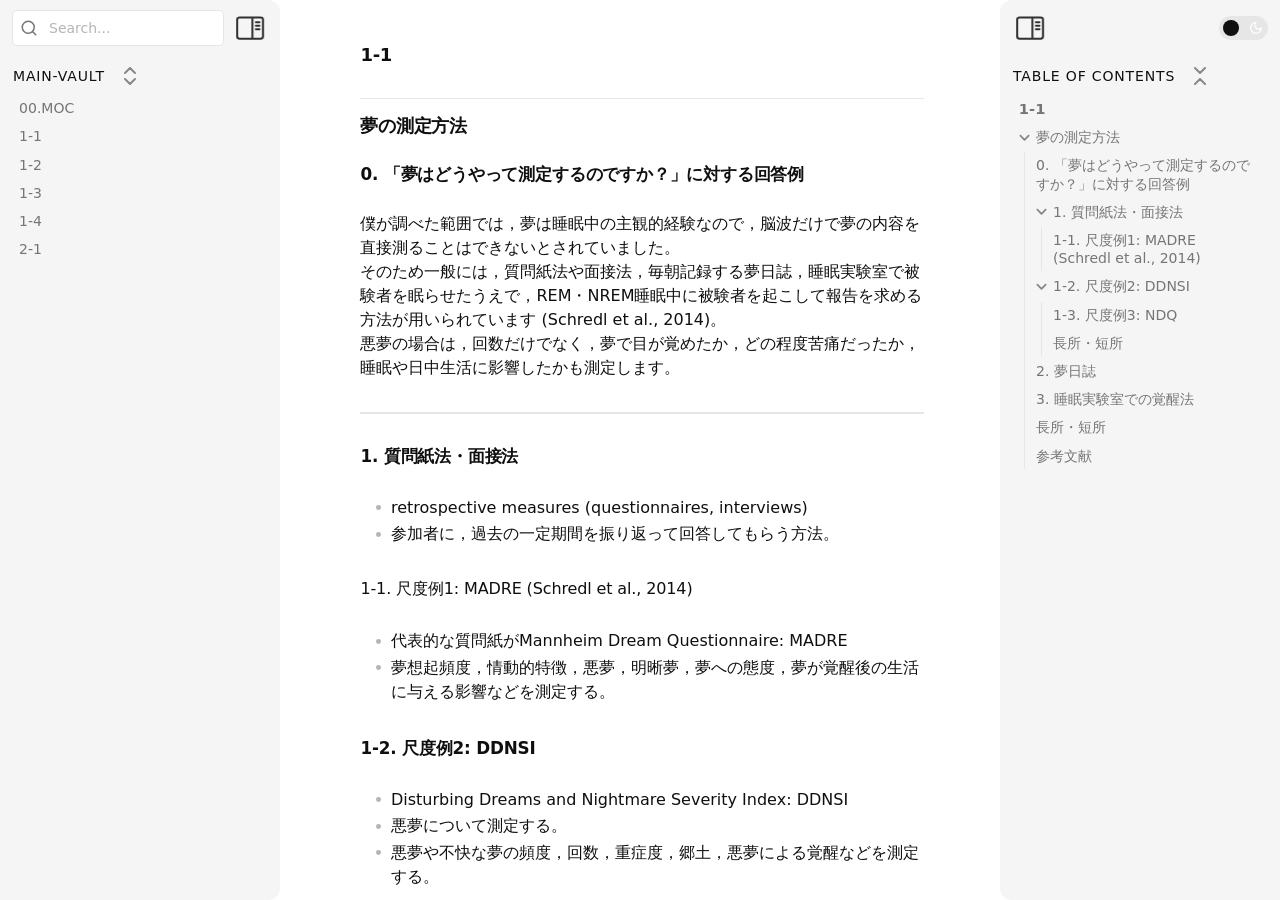
==== 1-1.html @ abfc2b68 "initial commit" ====
<!DOCTYPE html> <html lang="ja"><head>
<title>1-1</title>
<base href=".">
<meta name="pathname" content="1-1.html">
<meta name="description" content="main-vault - 1-1">
<meta property="og:title" content="1-1">
<meta property="og:description" content="main-vault - 1-1">
<meta property="og:type" content="website">
<meta property="og:url" content="1-1.html">
<meta property="og:image" content="undefined">
<meta charset="UTF-8"><meta property="og:site_name" content="main-vault"><meta name="viewport" content="width=device-width, initial-scale=1.0, user-scalable=yes, minimum-scale=1.0, maximum-scale=5.0"><link rel="alternate" type="application/rss+xml" title="RSS Feed" href="site-lib/rss.xml"><script async="" id="webpage-script" src="site-lib/scripts/webpage.js" onload="this.onload=null;this.setAttribute(&quot;loaded&quot;, &quot;true&quot;)"></script><link rel="icon" href="site-lib/media/favicon.png"><link rel="stylesheet" href="site-lib/styles/obsidian.css"><link rel="stylesheet" href="site-lib/styles/theme.css"><link rel="preload" href="site-lib/styles/global-variable-styles.css" as="style" onload="this.onload=null;this.rel='stylesheet'"><noscript><link rel="stylesheet" href="site-lib/styles/global-variable-styles.css"></noscript><link rel="preload" href="site-lib/styles/main-styles.css" as="style" onload="this.onload=null;this.rel='stylesheet'"><noscript><link rel="stylesheet" href="site-lib/styles/main-styles.css"></noscript><style>body{--line-width:40em;--line-width-adaptive:40em;--file-line-width:40em;--sidebar-width:min(20em, 80vw);--collapse-arrow-size:11px;--tree-vertical-spacing:1.3em;--sidebar-margin:12px}:root{background-color:#202124}.sidebar{height:100%;font-size:14px;z-index:10;min-width:calc(var(--sidebar-width) + var(--divider-width-hover));max-width:calc(var(--sidebar-width) + var(--divider-width-hover));position:relative;overflow:hidden;overflow:clip;transition:min-width ease-in-out,max-width ease-in-out;transition-duration:.2s;contain:size}#left-sidebar{left:0}#right-sidebar{right:0}.sidebar.is-collapsed{min-width:0;max-width:0}.sidebar.floating{position:absolute}.sidebar .leaf-content{height:100%;min-width:calc(var(--sidebar-width) - var(--divider-width-hover));top:0;padding:var(--sidebar-margin);padding-top:4em;line-height:var(--line-height-tight);background-color:var(--background-secondary);transition:background-color,border-right,border-left,box-shadow;transition-duration:var(--color-fade-speed);transition-timing-function:ease-in-out;position:absolute;display:flex;flex-direction:column}.sidebar:not(.is-collapsed) .leaf-content{min-width:calc(max(100%,var(--sidebar-width)) - 3px);max-width:calc(max(100%,var(--sidebar-width)) - 3px)}#left-sidebar-content{left:0;border-top-right-radius:var(--radius-l);border-bottom-right-radius:var(--radius-l)}#right-sidebar-content{right:0;border-top-left-radius:var(--radius-l);border-bottom-left-radius:var(--radius-l)}.sidebar #left-sidebar-content,.sidebar #right-sidebar-content{contain:none!important;container-type:normal!important;animation:none!important}.sidebar:has(.leaf-content:empty):has(.topbar-content:empty){display:none}.sidebar-topbar{height:calc(2.3em + 2 * var(--sidebar-margin));width:var(--sidebar-width);padding:var(--sidebar-margin);z-index:1;position:fixed;display:flex;align-items:center;transition:width ease-in-out;transition-duration:inherit}.sidebar.is-collapsed .sidebar-topbar{width:calc(2.3em + var(--sidebar-margin) * 2)}.sidebar .sidebar-topbar.is-collapsed{width:0}#left-sidebar .sidebar-topbar{left:0;flex-direction:row;border-top-right-radius:var(--radius-l)}#right-sidebar .sidebar-topbar{right:0;flex-direction:row-reverse;border-top-left-radius:var(--radius-l)}#left-sidebar .topbar-content{margin-right:calc(2.3em + var(--sidebar-margin));flex-direction:row}#right-sidebar .topbar-content{margin-left:calc(2.3em + var(--sidebar-margin));flex-direction:row-reverse}.topbar-content{overflow:hidden visible;overflow:clip visible;width:100%;height:100%;display:flex;align-items:center;transition:inherit}.sidebar.is-collapsed .topbar-content{width:0;transition:inherit}.clickable-icon.sidebar-collapse-icon{background-color:transparent;color:var(--icon-color-focused);padding:2px!important;margin:0!important;height:100%!important;width:2.3em!important;margin-inline:0.14em!important;position:absolute}#left-sidebar .clickable-icon.sidebar-collapse-icon{transform:rotateY(180deg);right:var(--sidebar-margin)}#right-sidebar .clickable-icon.sidebar-collapse-icon{transform:rotateY(180deg);left:var(--sidebar-margin)}.clickable-icon.sidebar-collapse-icon svg.svg-icon{width:100%;height:100%}.feature-title{margin-left:1px;text-transform:uppercase;letter-spacing:.06em;margin-top:.75em;margin-bottom:.75em}.feature-header{display:flex;align-items:center;padding-top:0;font-size:1em;padding-left:0}body.floating-sidebars .sidebar{position:absolute}body{transition:background-color var(--color-fade-speed) ease-in-out}#navbar:not(:empty){display:flex;align-items:center;justify-content:space-between;padding:.5em 1em;width:100%}#main{display:flex;flex-direction:column;height:100%;width:100%;align-items:stretch;justify-content:center}#main-horizontal{display:flex;flex-direction:row;flex-grow:1;width:100%;align-items:stretch;justify-content:center}#center-content{flex-basis:100%;max-width:100%;width:100%;height:100%;display:flex;flex-direction:column;align-items:center;transition:opacity .2s ease-in-out;contain:inline-size}.hide{opacity:0!important;transition:opacity .2s ease-in-out;pointer-events:none}#center-content>.obsidian-document{padding-left:2em;padding-right:1em;margin-bottom:0;width:100%;width:-webkit-fill-available;width:-moz-available;width:fill-available;transition:background-color var(--color-fade-speed) ease-in-out;border-top-right-radius:var(--window-radius,var(--radius-m));border-top-left-radius:var(--window-radius,var(--radius-m));overflow-x:hidden!important;overflow-y:auto!important;display:flex!important;flex-direction:column!important;align-items:center!important;contain:inline-size}body #center-content>.obsidian-document>.markdown-preview-sizer{padding-bottom:80vh;width:100%;max-width:var(--line-width);flex-basis:var(--line-width);transition:background-color var(--color-fade-speed) ease-in-out;contain:inline-size}#center-content>.obsidian-document>div{width:100%!important;transition:background-color var(--color-fade-speed) ease-in-out;contain:inline-size}#center-content>.obsidian-document:not([data-type=markdown]).embed{display:flex;padding:1em;height:100%;width:100%;align-items:center;justify-content:center}#center-content>.obsidian-document:not([data-type=markdown]).embed>*{max-width:100%;max-height:100%;object-fit:contain}:not(h1,h2,h3,h4,h5,h6,li):has(> :is(.math,table)){overflow-x:auto!important}#center-content>.obsidian-document:not([data-type=markdown]){overflow-x:auto;contain:content;padding:0;margin:0;height:100%}.obsidian-document[data-type=attachment]{display:flex;flex-direction:column;align-items:center;justify-content:center;height:100%;width:100%}.obsidian-document[data-type=attachment]>*{outline:0;border:none;box-shadow:none}.obsidian-document[data-type=attachment] :is(img){max-width:90%;max-height:90%;object-fit:contain}.obsidian-document[data-type=attachment]>:is(audio){width:100%;max-width:min(90%,var(--line-width))}.obsidian-document[data-type=attachment]>:is(embed,iframe,video){width:100%;height:100%;max-width:100%;max-height:100%;object-fit:contain}.canvas-wrapper>:is(.header,.footer){z-index:100;position:absolute;display:flex;justify-content:center;flex-direction:column;width:100%;align-items:center}.scroll-highlight{position:absolute;width:100%;height:100%;pointer-events:none;z-index:1000;background-color:hsla(var(--color-accent-hsl),.25);opacity:0;padding:1em;inset:50%;translate:-50% -50%;border-radius:var(--radius-s)}</style><script defer="">async function loadIncludes(){let e=document.querySelectorAll("link[itemprop='include']");for(const t of e){let e=t.getAttribute("href");try{let o="";if(e.startsWith("https:")||e.startsWith("http:")||"file:"!=window.location.protocol){const n=await fetch(e);if(!n.ok){console.log("Could not include file: "+e),t?.remove();continue}o=await n.text()}else{const t=document.getElementById(btoa(encodeURI(e)));if(t){const e=JSON.parse(decodeURI(atob(t.getAttribute("value")??"")));o=e?.data??""}}let n=document.createRange().createContextualFragment(o);t.before(n),t.remove(),console.log("Included text: "+o),console.log("Included file: "+e)}catch(o){t?.remove(),console.log("Could not include file: "+e,o);continue}}}document.addEventListener("DOMContentLoaded",(()=>{loadIncludes()}));let isFileProtocol="file:"==location.protocol;function waitLoadScripts(e,t){let o=e.map((e=>document.getElementById(e+"-script")));!function e(n){let l=o[n],c=n+1;l?(l&&"true"!=l.getAttribute("loaded")||n<o.length&&e(c),n<o.length&&l.addEventListener("load",(()=>e(c)))):n<o.length?e(c):t()}(0)}</script></head><body class="publish css-settings-manager mod-windows is-hidden-frameless styled-scrollbars show-inline-title show-ribbon show-view-header is-focused"><script defer="">let theme=localStorage.getItem("theme")||(window.matchMedia("(prefers-color-scheme: dark)").matches?"dark":"light");"dark"==theme?(document.body.classList.add("theme-dark"),document.body.classList.remove("theme-light")):(document.body.classList.add("theme-light"),document.body.classList.remove("theme-dark")),window.innerWidth<480?document.body.classList.add("is-phone"):window.innerWidth<768?document.body.classList.add("is-tablet"):window.innerWidth<1024?document.body.classList.add("is-small-screen"):document.body.classList.add("is-large-screen")</script><div class="parsed-feature-container" style="display: contents;"><link itemprop="include" href="site-lib/html/custom-head-content-content.html"></div><div id="main"><div id="navbar"></div><div id="main-horizontal"><div id="left-content" class="leaf" style="--sidebar-width: var(--sidebar-width-left);"><div id="left-sidebar" class="sidebar"><div class="sidebar-handle"></div><div class="sidebar-topbar"><div class="topbar-content"><div id="search-container"><div id="search-wrapper"><input enterkeyhint="search" type="search" spellcheck="false" placeholder="Search..."><div aria-label="Clear search" id="search-clear-button"></div></div></div></div><div class="clickable-icon sidebar-collapse-icon"><svg xmlns="http://www.w3.org/2000/svg" width="100%" height="100%" viewBox="0 0 24 24" fill="none" stroke="currentColor" stroke-width="3" stroke-linecap="round" stroke-linejoin="round" class="svg-icon"><path d="M21 3H3C1.89543 3 1 3.89543 1 5V19C1 20.1046 1.89543 21 3 21H21C22.1046 21 23 20.1046 23 19V5C23 3.89543 22.1046 3 21 3Z"></path><path d="M10 4V20"></path><path d="M4 7H7"></path><path d="M4 10H7"></path><path d="M4 13H7"></path></svg></div></div><div class="sidebar-content-wrapper"><div id="left-sidebar-content" class="leaf-content"><link itemprop="include" href="site-lib/html/file-tree-content.html"></div></div><script defer="">let ls = document.querySelector("#left-sidebar"); ls.classList.toggle("is-collapsed", window.innerWidth < 768); ls.style.setProperty("--sidebar-width", localStorage.getItem("sidebar-left-width"));</script></div></div><div id="center-content" class="leaf"><div class="obsidian-document markdown-preview-view markdown-rendered node-insert-event is-readable-line-width allow-fold-headings allow-fold-lists show-indentation-guide show-properties" data-type="markdown"><style id="MJX-CHTML-styles"></style><div class="markdown-preview-sizer markdown-preview-section"><div class="header"><h1 class="page-title heading inline-title" id="1-1_0">1-1</h1><div class="data-bar"></div></div><div class="markdown-preview-pusher" style="width: 1px; height: 0.1px; margin-bottom: 0px;"></div><div class="el-h1"><h1 data-heading="夢の測定方法" dir="auto" class="heading" id="夢の測定方法_0"><span class="heading-collapse-indicator collapse-indicator collapse-icon"><svg xmlns="http://www.w3.org/2000/svg" width="24" height="24" viewBox="0 0 24 24" fill="none" stroke="currentColor" stroke-width="2" stroke-linecap="round" stroke-linejoin="round" class="svg-icon right-triangle"><path d="M3 8L12 17L21 8"></path></svg></span>夢の測定方法</h1></div><div class="el-h2"><h2 data-heading="0. 「夢はどうやって測定するのですか？」に対する回答例" dir="auto" class="heading" id="0._「夢はどうやって測定するのですか？」に対する回答例_0"><span class="heading-collapse-indicator collapse-indicator collapse-icon"><svg xmlns="http://www.w3.org/2000/svg" width="24" height="24" viewBox="0 0 24 24" fill="none" stroke="currentColor" stroke-width="2" stroke-linecap="round" stroke-linejoin="round" class="svg-icon right-triangle"><path d="M3 8L12 17L21 8"></path></svg></span>0. 「夢はどうやって測定するのですか？」に対する回答例</h2></div><div class="el-p"><p dir="auto">僕が調べた範囲では，夢は睡眠中の主観的経験なので，脳波だけで夢の内容を直接測ることはできないとされていました。<br>
そのため一般には，質問紙法や面接法，毎朝記録する夢日誌，睡眠実験室で被験者を眠らせたうえで，REM・NREM睡眠中に被験者を起こして報告を求める方法が用いられています (Schredl et al., 2014)。<br>
悪夢の場合は，回数だけでなく，夢で目が覚めたか，どの程度苦痛だったか，睡眠や日中生活に影響したかも測定します。  </p></div><div class="el-hr"><hr></div><div class="el-h2"><h2 data-heading="1. 質問紙法・面接法" dir="auto" class="heading" id="1._質問紙法・面接法_0"><span class="heading-collapse-indicator collapse-indicator collapse-icon"><svg xmlns="http://www.w3.org/2000/svg" width="24" height="24" viewBox="0 0 24 24" fill="none" stroke="currentColor" stroke-width="2" stroke-linecap="round" stroke-linejoin="round" class="svg-icon right-triangle"><path d="M3 8L12 17L21 8"></path></svg></span>1. 質問紙法・面接法</h2></div><div class="el-ul"><ul class="has-list-bullet">
<li data-line="0" dir="auto"><span class="list-bullet"></span>retrospective measures (questionnaires, interviews)</li>
<li data-line="1" dir="auto"><span class="list-bullet"></span>参加者に，過去の一定期間を振り返って回答してもらう方法。</li>
</ul></div><div class="el-h3"><h3 data-heading="1-1. 尺度例1: MADRE  (Schredl et al., 2014)" dir="auto" class="heading" id="1-1._尺度例1_MADRE_(Schredl_et_al.,_2014)_0"><span class="heading-collapse-indicator collapse-indicator collapse-icon"><svg xmlns="http://www.w3.org/2000/svg" width="24" height="24" viewBox="0 0 24 24" fill="none" stroke="currentColor" stroke-width="2" stroke-linecap="round" stroke-linejoin="round" class="svg-icon right-triangle"><path d="M3 8L12 17L21 8"></path></svg></span>1-1. 尺度例1: MADRE  (Schredl et al., 2014)</h3></div><div class="el-ul"><ul class="has-list-bullet">
<li data-line="0" dir="auto"><span class="list-bullet"></span>代表的な質問紙がMannheim Dream Questionnaire: MADRE</li>
<li data-line="1" dir="auto"><span class="list-bullet"></span>夢想起頻度，情動的特徴，悪夢，明晰夢，夢への態度，夢が覚醒後の生活に与える影響などを測定する。</li>
</ul></div><div class="el-h2"><h2 data-heading="1-2. 尺度例2: DDNSI" dir="auto" class="heading" id="1-2._尺度例2_DDNSI_0"><span class="heading-collapse-indicator collapse-indicator collapse-icon"><svg xmlns="http://www.w3.org/2000/svg" width="24" height="24" viewBox="0 0 24 24" fill="none" stroke="currentColor" stroke-width="2" stroke-linecap="round" stroke-linejoin="round" class="svg-icon right-triangle"><path d="M3 8L12 17L21 8"></path></svg></span>1-2. 尺度例2: DDNSI</h2></div><div class="el-ul"><ul class="has-list-bullet">
<li data-line="0" dir="auto"><span class="list-bullet"></span>Disturbing Dreams and Nightmare Severity Index: DDNSI</li>
<li data-line="1" dir="auto"><span class="list-bullet"></span>悪夢について測定する。</li>
<li data-line="2" dir="auto"><span class="list-bullet"></span>悪夢や不快な夢の頻度，回数，重症度，郷土，悪夢による覚醒などを測定する。</li>
</ul></div><div class="el-h3"><h3 data-heading="1-3. 尺度例3: NDQ" dir="auto" class="heading" id="1-3._尺度例3_NDQ_0"><span class="heading-collapse-indicator collapse-indicator collapse-icon"><svg xmlns="http://www.w3.org/2000/svg" width="24" height="24" viewBox="0 0 24 24" fill="none" stroke="currentColor" stroke-width="2" stroke-linecap="round" stroke-linejoin="round" class="svg-icon right-triangle"><path d="M3 8L12 17L21 8"></path></svg></span>1-3. 尺度例3: NDQ</h3></div><div class="el-ul"><ul class="has-list-bullet">
<li data-line="0" dir="auto"><span class="list-bullet"></span>Nightmare Distress Questionnaire：NDQ</li>
<li data-line="1" dir="auto"><span class="list-bullet"></span>悪夢を見たこと自体よりも，それによって生じる覚醒後の苦痛を中心に測定する。</li>
</ul></div><div class="el-h3"><h3 data-heading="長所・短所" dir="auto" class="heading" id="長所・短所_0"><span class="heading-collapse-indicator collapse-indicator collapse-icon"><svg xmlns="http://www.w3.org/2000/svg" width="24" height="24" viewBox="0 0 24 24" fill="none" stroke="currentColor" stroke-width="2" stroke-linecap="round" stroke-linejoin="round" class="svg-icon right-triangle"><path d="M3 8L12 17L21 8"></path></svg></span>長所・短所</h3></div><div class="el-ul"><ul class="has-list-bullet">
<li data-line="0" dir="auto"><span class="list-bullet"></span>一般的なところとして，大人数から短期間でデータを収集できる。</li>
<li data-line="1" dir="auto"><span class="list-bullet"></span>記憶に残りやすい印象的な悪夢だけを思い出したり，長期間の頻度を正確に推定できなかったりすると思われる。</li>
</ul></div><div class="el-hr"><hr></div><div class="el-h2"><h2 data-heading="2. 夢日誌" dir="auto" class="heading" id="2._夢日誌_0"><span class="heading-collapse-indicator collapse-indicator collapse-icon"><svg xmlns="http://www.w3.org/2000/svg" width="24" height="24" viewBox="0 0 24 24" fill="none" stroke="currentColor" stroke-width="2" stroke-linecap="round" stroke-linejoin="round" class="svg-icon right-triangle"><path d="M3 8L12 17L21 8"></path></svg></span>2. 夢日誌</h2></div><div class="el-hr"><hr></div><div class="el-h2"><h2 data-heading="3. 睡眠実験室での覚醒法" dir="auto" class="heading" id="3._睡眠実験室での覚醒法_0"><span class="heading-collapse-indicator collapse-indicator collapse-icon"><svg xmlns="http://www.w3.org/2000/svg" width="24" height="24" viewBox="0 0 24 24" fill="none" stroke="currentColor" stroke-width="2" stroke-linecap="round" stroke-linejoin="round" class="svg-icon right-triangle"><path d="M3 8L12 17L21 8"></path></svg></span>3. 睡眠実験室での覚醒法</h2></div><div class="el-ul"><ul class="has-list-bullet">
<li data-line="0" dir="auto"><span class="list-bullet"></span>
<p>睡眠ポリグラフ検査 (PSG) が使用される。</p>
</li>
<li data-line="1" dir="auto"><span class="list-bullet"></span>
<p>睡眠ポリグラフ検査自体は，無呼吸症候群の診断などに利用されている。</p>
</li>
<li data-line="3" dir="auto"><span class="list-bullet"></span>
<p>通常，脳波や眼球運動，筋活動などからREM睡眠，NREM睡眠，覚醒を判定する。</p>
</li>
<li data-line="4" dir="auto"><span class="list-bullet"></span>
<p>特定の睡眠段階にある参加者を起こし，夢の内容や情動を報告してもらう。</p>
</li>
</ul></div><div class="el-h2"><h2 data-heading="長所・短所" dir="auto" class="heading" id="長所・短所_1"><span class="heading-collapse-indicator collapse-indicator collapse-icon"><svg xmlns="http://www.w3.org/2000/svg" width="24" height="24" viewBox="0 0 24 24" fill="none" stroke="currentColor" stroke-width="2" stroke-linecap="round" stroke-linejoin="round" class="svg-icon right-triangle"><path d="M3 8L12 17L21 8"></path></svg></span>長所・短所</h2></div><div class="el-ul"><ul class="has-list-bullet">
<li data-line="0" dir="auto"><span class="list-bullet"></span>夢報告がどの睡眠段階から得られたかを特定でき、覚醒直後に尋ねることで記憶の遅延を短くできる点</li>
<li data-line="1" dir="auto"><span class="list-bullet"></span>実験室が普段の睡眠環境と異なり、繰り返し起こされること自体が睡眠や夢内容に影響する可能性がある点</li>
</ul></div><div class="el-hr"><hr></div><div class="el-h2"><h2 data-heading="参考文献" dir="auto" class="heading" id="参考文献_0"><span class="heading-collapse-indicator collapse-indicator collapse-icon"><svg xmlns="http://www.w3.org/2000/svg" width="24" height="24" viewBox="0 0 24 24" fill="none" stroke="currentColor" stroke-width="2" stroke-linecap="round" stroke-linejoin="round" class="svg-icon right-triangle"><path d="M3 8L12 17L21 8"></path></svg></span>参考文献</h2></div><div class="el-p"><p dir="auto">Schredl, M., Berres, S., Klingauf, A., Schellhaas, S., &amp; Göritz, A. S.（2014）. <em>The Mannheim Dream Questionnaire（MADRE）</em>. International Journal of Dream Research, 7, 141–147.</p></div><div class="footer"><div class="data-bar"></div></div></div></div></div><div id="right-content" class="leaf" style="--sidebar-width: var(--sidebar-width-right);"><div id="right-sidebar" class="sidebar"><div class="sidebar-handle"></div><div class="sidebar-topbar"><div class="topbar-content"><label class="theme-toggle-container" for="theme-toggle-input" id=""><input class="theme-toggle-input" type="checkbox" id="theme-toggle-input"><div class="toggle-background"></div></label></div><div class="clickable-icon sidebar-collapse-icon"><svg xmlns="http://www.w3.org/2000/svg" width="100%" height="100%" viewBox="0 0 24 24" fill="none" stroke="currentColor" stroke-width="3" stroke-linecap="round" stroke-linejoin="round" class="svg-icon"><path d="M21 3H3C1.89543 3 1 3.89543 1 5V19C1 20.1046 1.89543 21 3 21H21C22.1046 21 23 20.1046 23 19V5C23 3.89543 22.1046 3 21 3Z"></path><path d="M10 4V20"></path><path d="M4 7H7"></path><path d="M4 10H7"></path><path d="M4 13H7"></path></svg></div></div><div class="sidebar-content-wrapper"><div id="right-sidebar-content" class="leaf-content"><div id="outline" class=" tree-container"><div class="feature-header"><div class="feature-title">Table Of Contents</div><button class="clickable-icon nav-action-button tree-collapse-all" aria-label="Collapse All"><svg xmlns="http://www.w3.org/2000/svg" width="24" height="24" viewBox="0 0 24 24" fill="none" stroke="currentColor" stroke-width="2" stroke-linecap="round" stroke-linejoin="round"></svg></button></div><div class="tree-item" data-depth="1"><a class="tree-item-self is-clickable" href="1-1.html#1-1_0" data-path="#1-1_0"><div class="tree-item-inner heading-link" heading-name="1-1">1-1</div></a><div class="tree-item-children"></div></div><div class="tree-item mod-collapsible" data-depth="1"><a class="tree-item-self is-clickable mod-collapsible" href="1-1.html#夢の測定方法_0" data-path="#夢の測定方法_0"><div class="tree-item-icon collapse-icon"><svg xmlns="http://www.w3.org/2000/svg" width="24" height="24" viewBox="0 0 24 24" fill="none" stroke="currentColor" stroke-width="2" stroke-linecap="round" stroke-linejoin="round" class="svg-icon right-triangle"><path d="M3 8L12 17L21 8"></path></svg></div><div class="tree-item-inner heading-link" heading-name="夢の測定方法">夢の測定方法</div></a><div class="tree-item-children"><div class="tree-item" data-depth="2"><a class="tree-item-self is-clickable" href="1-1.html#0._「夢はどうやって測定するのですか？」に対する回答例_0" data-path="#0._「夢はどうやって測定するのですか？」に対する回答例_0"><div class="tree-item-inner heading-link" heading-name="0. 「夢はどうやって測定するのですか？」に対する回答例">0. 「夢はどうやって測定するのですか？」に対する回答例</div></a><div class="tree-item-children"></div></div><div class="tree-item mod-collapsible" data-depth="2"><a class="tree-item-self is-clickable mod-collapsible" href="1-1.html#1._質問紙法・面接法_0" data-path="#1._質問紙法・面接法_0"><div class="tree-item-icon collapse-icon"><svg xmlns="http://www.w3.org/2000/svg" width="24" height="24" viewBox="0 0 24 24" fill="none" stroke="currentColor" stroke-width="2" stroke-linecap="round" stroke-linejoin="round" class="svg-icon right-triangle"><path d="M3 8L12 17L21 8"></path></svg></div><div class="tree-item-inner heading-link" heading-name="1. 質問紙法・面接法">1. 質問紙法・面接法</div></a><div class="tree-item-children"><div class="tree-item" data-depth="3"><a class="tree-item-self is-clickable" href="1-1.html#1-1._尺度例1_MADRE_(Schredl_et_al.,_2014)_0" data-path="#1-1._尺度例1_MADRE_(Schredl_et_al.,_2014)_0"><div class="tree-item-inner heading-link" heading-name="1-1. 尺度例1: MADRE  (Schredl et al., 2014)">1-1. 尺度例1: MADRE  (Schredl et al., 2014)</div></a><div class="tree-item-children"></div></div></div></div><div class="tree-item mod-collapsible" data-depth="2"><a class="tree-item-self is-clickable mod-collapsible" href="1-1.html#1-2._尺度例2_DDNSI_0" data-path="#1-2._尺度例2_DDNSI_0"><div class="tree-item-icon collapse-icon"><svg xmlns="http://www.w3.org/2000/svg" width="24" height="24" viewBox="0 0 24 24" fill="none" stroke="currentColor" stroke-width="2" stroke-linecap="round" stroke-linejoin="round" class="svg-icon right-triangle"><path d="M3 8L12 17L21 8"></path></svg></div><div class="tree-item-inner heading-link" heading-name="1-2. 尺度例2: DDNSI">1-2. 尺度例2: DDNSI</div></a><div class="tree-item-children"><div class="tree-item" data-depth="3"><a class="tree-item-self is-clickable" href="1-1.html#1-3._尺度例3_NDQ_0" data-path="#1-3._尺度例3_NDQ_0"><div class="tree-item-inner heading-link" heading-name="1-3. 尺度例3: NDQ">1-3. 尺度例3: NDQ</div></a><div class="tree-item-children"></div></div><div class="tree-item" data-depth="3"><a class="tree-item-self is-clickable" href="1-1.html#長所・短所_0" data-path="#長所・短所_0"><div class="tree-item-inner heading-link" heading-name="長所・短所">長所・短所</div></a><div class="tree-item-children"></div></div></div></div><div class="tree-item" data-depth="2"><a class="tree-item-self is-clickable" href="1-1.html#2._夢日誌_0" data-path="#2._夢日誌_0"><div class="tree-item-inner heading-link" heading-name="2. 夢日誌">2. 夢日誌</div></a><div class="tree-item-children"></div></div><div class="tree-item" data-depth="2"><a class="tree-item-self is-clickable" href="1-1.html#3._睡眠実験室での覚醒法_0" data-path="#3._睡眠実験室での覚醒法_0"><div class="tree-item-inner heading-link" heading-name="3. 睡眠実験室での覚醒法">3. 睡眠実験室での覚醒法</div></a><div class="tree-item-children"></div></div><div class="tree-item" data-depth="2"><a class="tree-item-self is-clickable" href="1-1.html#長所・短所_1" data-path="#長所・短所_1"><div class="tree-item-inner heading-link" heading-name="長所・短所">長所・短所</div></a><div class="tree-item-children"></div></div><div class="tree-item" data-depth="2"><a class="tree-item-self is-clickable" href="1-1.html#参考文献_0" data-path="#参考文献_0"><div class="tree-item-inner heading-link" heading-name="参考文献">参考文献</div></a><div class="tree-item-children"></div></div></div></div></div></div></div><script defer="">let rs = document.querySelector("#right-sidebar"); rs.classList.toggle("is-collapsed", window.innerWidth < 768); rs.style.setProperty("--sidebar-width", localStorage.getItem("sidebar-right-width"));</script></div></div></div></div></body></html>
---- site-lib/styles/obsidian.css ----
.dialog{--csstools-light-dark-toggle--4:var(--csstools-color-scheme--dark) white;--dialog-bg-color:var(--csstools-light-dark-toggle--4, #1c1b22);--csstools-light-dark-toggle--5:var(--csstools-color-scheme--dark) white;--dialog-border-color:var(--csstools-light-dark-toggle--5, #1c1b22);--csstools-light-dark-toggle--33:var(--csstools-color-scheme--dark) rgba(58, 57, 68, 0.2);--dialog-shadow:0 2px 14px 0 var(--csstools-light-dark-toggle--33, #15141a);--csstools-light-dark-toggle--6:var(--csstools-color-scheme--dark) #15141a;--text-primary-color:var(--csstools-light-dark-toggle--6, #fbfbfe);--csstools-light-dark-toggle--7:var(--csstools-color-scheme--dark) #5b5b66;--text-secondary-color:var(--csstools-light-dark-toggle--7, #cfcfd8);--hover-filter:brightness(0.9);--csstools-light-dark-toggle--8:var(--csstools-color-scheme--dark) #0060df;--link-fg-color:var(--csstools-light-dark-toggle--8, #0df);--csstools-light-dark-toggle--9:var(--csstools-color-scheme--dark) #0250bb;--link-hover-fg-color:var(--csstools-light-dark-toggle--9, #80ebff);--csstools-light-dark-toggle--10:var(--csstools-color-scheme--dark) #f0f0f4;--separator-color:var(--csstools-light-dark-toggle--10, #52525e);--textarea-border-color:#8f8f9d;--csstools-light-dark-toggle--11:var(--csstools-color-scheme--dark) white;--textarea-bg-color:var(--csstools-light-dark-toggle--11, #42414d);--textarea-fg-color:var(--text-secondary-color);--csstools-light-dark-toggle--12:var(--csstools-color-scheme--dark) #f0f0f4;--radio-bg-color:var(--csstools-light-dark-toggle--12, #2b2a33);--csstools-light-dark-toggle--13:var(--csstools-color-scheme--dark) #fbfbfe;--radio-checked-bg-color:var(--csstools-light-dark-toggle--13, #15141a);--radio-border-color:#8f8f9d;--csstools-light-dark-toggle--14:var(--csstools-color-scheme--dark) #0060df;--radio-checked-border-color:var(--csstools-light-dark-toggle--14, #0df);--csstools-light-dark-toggle--34:var(--csstools-color-scheme--dark) rgba(21, 20, 26, 0.07);--button-secondary-bg-color:var(--csstools-light-dark-toggle--34, rgba(251, 251, 254, 0.07));--button-secondary-fg-color:var(--text-primary-color);--button-secondary-border-color:var(--button-secondary-bg-color);--csstools-light-dark-toggle--35:var(--csstools-color-scheme--dark) rgba(21, 20, 26, 0.21);--button-secondary-active-bg-color:var(--csstools-light-dark-toggle--35, rgba(251, 251, 254, 0.21));--button-secondary-active-fg-color:var(--button-secondary-fg-color);--button-secondary-active-border-color:var(--button-secondary-bg-color);--csstools-light-dark-toggle--36:var(--csstools-color-scheme--dark) rgba(21, 20, 26, 0.14);--button-secondary-hover-bg-color:var(--csstools-light-dark-toggle--36, rgba(251, 251, 254, 0.14));--button-secondary-hover-fg-color:var(--button-secondary-fg-color);--button-secondary-hover-border-color:var(--button-secondary-hover-bg-color);--button-secondary-disabled-bg-color:var(--button-secondary-bg-color);--button-secondary-disabled-border-color:var(--button-secondary-border-color);--button-secondary-disabled-fg-color:var(--button-secondary-fg-color);--csstools-light-dark-toggle--15:var(--csstools-color-scheme--dark) #0060df;--button-primary-bg-color:var(--csstools-light-dark-toggle--15, #0df);--csstools-light-dark-toggle--16:var(--csstools-color-scheme--dark) #fbfbfe;--button-primary-fg-color:var(--csstools-light-dark-toggle--16, #15141a);--button-primary-border-color:var(--button-primary-bg-color);--csstools-light-dark-toggle--17:var(--csstools-color-scheme--dark) #054096;--button-primary-active-bg-color:var(--csstools-light-dark-toggle--17, #aaf2ff);--button-primary-active-fg-color:var(--button-primary-fg-color);--button-primary-active-border-color:var(--button-primary-active-bg-color);--csstools-light-dark-toggle--18:var(--csstools-color-scheme--dark) #0250bb;--button-primary-hover-bg-color:var(--csstools-light-dark-toggle--18, #80ebff);--button-primary-hover-fg-color:var(--button-primary-fg-color);--button-primary-hover-border-color:var(--button-primary-hover-bg-color);--button-primary-disabled-bg-color:var(--button-primary-bg-color);--button-primary-disabled-border-color:var(--button-primary-border-color);--button-primary-disabled-fg-color:var(--button-primary-fg-color);--button-disabled-opacity:0.4;--csstools-light-dark-toggle--19:var(--csstools-color-scheme--dark) white;--input-text-bg-color:var(--csstools-light-dark-toggle--19, #42414d);--input-text-fg-color:var(--text-primary-color);font-variant:normal;font-size:13px;font-weight:400;line-height:150%;border-radius:4px;padding:12px 16px;--csstools-light-dark-toggle--37:var(--csstools-color-scheme--dark) white;border:1px solid var(--dialog-border-color);--csstools-light-dark-toggle--38:var(--csstools-color-scheme--dark) white;background:var(--dialog-bg-color);--csstools-light-dark-toggle--39:var(--csstools-color-scheme--dark) #15141a;color:var(--text-primary-color);--csstools-light-dark-toggle--40:var(--csstools-color-scheme--dark) rgba(58, 57, 68, 0.2);box-shadow:var(--dialog-shadow)}@supports (color:light-dark(red,red)){.dialog{--dialog-bg-color:light-dark(white, #1c1b22);--dialog-border-color:light-dark(white, #1c1b22);--dialog-shadow:0 2px 14px 0 light-dark(rgba(58, 57, 68, 0.2), #15141a);--text-primary-color:light-dark(#15141a, #fbfbfe);--text-secondary-color:light-dark(#5b5b66, #cfcfd8);--link-fg-color:light-dark(#0060df, #0df);--link-hover-fg-color:light-dark(#0250bb, #80ebff);--separator-color:light-dark(#f0f0f4, #52525e);--textarea-bg-color:light-dark(white, #42414d);--radio-bg-color:light-dark(#f0f0f4, #2b2a33);--radio-checked-bg-color:light-dark(#fbfbfe, #15141a);--radio-checked-border-color:light-dark(#0060df, #0df);--button-secondary-bg-color:light-dark(
    rgba(21, 20, 26, 0.07),
    rgba(251, 251, 254, 0.07)
  );--button-secondary-active-bg-color:light-dark(
    rgba(21, 20, 26, 0.21),
    rgba(251, 251, 254, 0.21)
  );--button-secondary-hover-bg-color:light-dark(
    rgba(21, 20, 26, 0.14),
    rgba(251, 251, 254, 0.14)
  );--button-primary-bg-color:light-dark(#0060df, #0df);--button-primary-fg-color:light-dark(#fbfbfe, #15141a);--button-primary-active-bg-color:light-dark(#054096, #aaf2ff);--button-primary-hover-bg-color:light-dark(#0250bb, #80ebff);--input-text-bg-color:light-dark(white, #42414d)}}.dialog *{--csstools-light-dark-toggle--33:var(--csstools-color-scheme--dark) rgba(58, 57, 68, 0.2);--dialog-shadow:0 2px 14px 0 var(--csstools-light-dark-toggle--33, #15141a)}.dialog *{--csstools-light-dark-toggle--34:var(--csstools-color-scheme--dark) rgba(21, 20, 26, 0.07);--button-secondary-bg-color:var(--csstools-light-dark-toggle--34, rgba(251, 251, 254, 0.07))}.dialog *{--csstools-light-dark-toggle--35:var(--csstools-color-scheme--dark) rgba(21, 20, 26, 0.21);--button-secondary-active-bg-color:var(--csstools-light-dark-toggle--35, rgba(251, 251, 254, 0.21))}.dialog *{--csstools-light-dark-toggle--36:var(--csstools-color-scheme--dark) rgba(21, 20, 26, 0.14);--button-secondary-hover-bg-color:var(--csstools-light-dark-toggle--36, rgba(251, 251, 254, 0.14))}.dialog *{--csstools-light-dark-toggle--4:var(--csstools-color-scheme--dark) white;--dialog-bg-color:var(--csstools-light-dark-toggle--4, #1c1b22)}.dialog *{--csstools-light-dark-toggle--5:var(--csstools-color-scheme--dark) white;--dialog-border-color:var(--csstools-light-dark-toggle--5, #1c1b22)}.dialog *{--csstools-light-dark-toggle--6:var(--csstools-color-scheme--dark) #15141a;--text-primary-color:var(--csstools-light-dark-toggle--6, #fbfbfe)}.dialog *{--csstools-light-dark-toggle--7:var(--csstools-color-scheme--dark) #5b5b66;--text-secondary-color:var(--csstools-light-dark-toggle--7, #cfcfd8)}.dialog *{--csstools-light-dark-toggle--8:var(--csstools-color-scheme--dark) #0060df;--link-fg-color:var(--csstools-light-dark-toggle--8, #0df)}.dialog *{--csstools-light-dark-toggle--9:var(--csstools-color-scheme--dark) #0250bb;--link-hover-fg-color:var(--csstools-light-dark-toggle--9, #80ebff)}.dialog *{--csstools-light-dark-toggle--10:var(--csstools-color-scheme--dark) #f0f0f4;--separator-color:var(--csstools-light-dark-toggle--10, #52525e)}.dialog *{--csstools-light-dark-toggle--11:var(--csstools-color-scheme--dark) white;--textarea-bg-color:var(--csstools-light-dark-toggle--11, #42414d)}.dialog *{--csstools-light-dark-toggle--12:var(--csstools-color-scheme--dark) #f0f0f4;--radio-bg-color:var(--csstools-light-dark-toggle--12, #2b2a33)}.dialog *{--csstools-light-dark-toggle--13:var(--csstools-color-scheme--dark) #fbfbfe;--radio-checked-bg-color:var(--csstools-light-dark-toggle--13, #15141a)}.dialog *{--csstools-light-dark-toggle--14:var(--csstools-color-scheme--dark) #0060df;--radio-checked-border-color:var(--csstools-light-dark-toggle--14, #0df)}.dialog *{--csstools-light-dark-toggle--15:var(--csstools-color-scheme--dark) #0060df;--button-primary-bg-color:var(--csstools-light-dark-toggle--15, #0df)}.dialog *{--csstools-light-dark-toggle--16:var(--csstools-color-scheme--dark) #fbfbfe;--button-primary-fg-color:var(--csstools-light-dark-toggle--16, #15141a)}.dialog *{--csstools-light-dark-toggle--17:var(--csstools-color-scheme--dark) #054096;--button-primary-active-bg-color:var(--csstools-light-dark-toggle--17, #aaf2ff)}.dialog *{--csstools-light-dark-toggle--18:var(--csstools-color-scheme--dark) #0250bb;--button-primary-hover-bg-color:var(--csstools-light-dark-toggle--18, #80ebff)}.dialog *{--csstools-light-dark-toggle--19:var(--csstools-color-scheme--dark) white;--input-text-bg-color:var(--csstools-light-dark-toggle--19, #42414d)}@media (prefers-color-scheme:dark){.dialog{--hover-filter:brightness(1.4);--button-disabled-opacity:0.6}}@media screen and (forced-colors:active){.dialog{--dialog-bg-color:Canvas;--dialog-border-color:CanvasText;--dialog-shadow:none;--text-primary-color:CanvasText;--text-secondary-color:CanvasText;--hover-filter:none;--link-fg-color:LinkText;--link-hover-fg-color:LinkText;--separator-color:CanvasText;--textarea-border-color:ButtonBorder;--textarea-bg-color:Field;--textarea-fg-color:ButtonText;--radio-bg-color:ButtonFace;--radio-checked-bg-color:ButtonFace;--radio-border-color:ButtonText;--radio-checked-border-color:ButtonText;--button-secondary-bg-color:HighlightText;--button-secondary-fg-color:ButtonText;--button-secondary-border-color:ButtonText;--button-secondary-active-bg-color:HighlightText;--button-secondary-active-fg-color:SelectedItem;--button-secondary-active-border-color:ButtonText;--button-secondary-hover-bg-color:HighlightText;--button-secondary-hover-fg-color:SelectedItem;--button-secondary-hover-border-color:SelectedItem;--button-secondary-disabled-fg-color:GrayText;--button-secondary-disabled-border-color:GrayText;--button-primary-bg-color:ButtonText;--button-primary-fg-color:HighlightText;--button-primary-border-color:ButtonText;--button-primary-active-bg-color:SelectedItem;--button-primary-active-fg-color:HighlightText;--button-primary-active-border-color:ButtonText;--button-primary-hover-bg-color:SelectedItem;--button-primary-hover-fg-color:HighlightText;--button-primary-hover-border-color:SelectedItem;--button-primary-disabled-bg-color:GrayText;--button-primary-disabled-fg-color:ButtonFace;--button-primary-disabled-border-color:GrayText;--button-disabled-opacity:1;--input-text-bg-color:HighlightText;--input-text-fg-color:FieldText}}.dialog .mainContainer :focus-visible{--csstools-light-dark-toggle--28:var(--csstools-color-scheme--dark) #0060df;outline:var(--focus-ring-outline);outline-offset:2px}.dialog .mainContainer .title{display:flex;width:auto;flex-direction:column;justify-content:flex-end;align-items:flex-start;gap:12px}.dialog .mainContainer .title>span{font-size:13px;font-style:normal;font-weight:590;line-height:150%}.dialog .mainContainer .dialogSeparator{width:100%;height:0;margin-top:4px;margin-bottom:4px;border-top:1px solid var(--separator-color);border-bottom:none}.dialog .mainContainer .dialogButtonsGroup{display:flex;gap:12px;align-self:flex-end}.dialog .mainContainer .radio{display:flex;flex-direction:column;align-items:flex-start;gap:4px}.dialog .mainContainer .radio>.radioButton{display:flex;gap:8px;align-self:stretch;align-items:center}.dialog .mainContainer .radio>.radioButton input{appearance:none;box-sizing:border-box;width:16px;height:16px;border-radius:50%;background-color:var(--radio-bg-color);border:1px solid var(--radio-border-color)}.dialog .mainContainer .radio>.radioButton input:hover{filter:var(--hover-filter)}.dialog .mainContainer .radio>.radioButton input:checked{background-color:var(--radio-checked-bg-color);border:4px solid var(--radio-checked-border-color)}.dialog .mainContainer .radio>.radioLabel{display:flex;padding-left:24px;align-items:flex-start;gap:10px;align-self:stretch}.dialog .mainContainer .radio>.radioLabel>span{flex:1 0 0px;font-size:11px;color:var(--text-secondary-color)}.dialog .mainContainer button:not(.toggle-button):not(.closeButton):not(.clearInputButton){border-radius:4px;border:1px solid;font-variant:normal;font-weight:590;font-size:13px;padding:4px 16px;width:auto;height:32px}.dialog .mainContainer button:not(.toggle-button):not(.closeButton):not(.clearInputButton):hover{cursor:pointer;filter:var(--hover-filter)}.dialog .mainContainer button:not(.toggle-button):not(.closeButton):not(.clearInputButton)>span{color:inherit;font:inherit}.dialog .mainContainer button.secondaryButton:not(.toggle-button):not(.closeButton):not(.clearInputButton){color:var(--button-secondary-fg-color);background-color:var(--button-secondary-bg-color);border-color:var(--button-secondary-border-color)}.dialog .mainContainer button.secondaryButton:not(.toggle-button):not(.closeButton):not(.clearInputButton):hover{color:var(--button-secondary-hover-fg-color);background-color:var(--button-secondary-hover-bg-color);border-color:var(--button-secondary-hover-border-color)}.dialog .mainContainer button.secondaryButton:not(.toggle-button):not(.closeButton):not(.clearInputButton):active{color:var(--button-secondary-active-fg-color);background-color:var(--button-secondary-active-bg-color);border-color:var(--button-secondary-active-border-color)}.dialog .mainContainer button.secondaryButton:not(.toggle-button):not(.closeButton):not(.clearInputButton):disabled{background-color:var(--button-secondary-disabled-bg-color);border-color:var(--button-secondary-disabled-border-color);color:var(--button-secondary-disabled-fg-color);opacity:var(--button-disabled-opacity)}.dialog .mainContainer button.primaryButton:not(.toggle-button):not(.closeButton):not(.clearInputButton){color:var(--button-primary-fg-color);background-color:var(--button-primary-bg-color);border-color:var(--button-primary-border-color);opacity:1}.dialog .mainContainer button.primaryButton:not(.toggle-button):not(.closeButton):not(.clearInputButton):hover{color:var(--button-primary-hover-fg-color);background-color:var(--button-primary-hover-bg-color);border-color:var(--button-primary-hover-border-color)}.dialog .mainContainer button.primaryButton:not(.toggle-button):not(.closeButton):not(.clearInputButton):active{color:var(--button-primary-active-fg-color);background-color:var(--button-primary-active-bg-color);border-color:var(--button-primary-active-border-color)}.dialog .mainContainer button.primaryButton:not(.toggle-button):not(.closeButton):not(.clearInputButton):disabled{background-color:var(--button-primary-disabled-bg-color);border-color:var(--button-primary-disabled-border-color);color:var(--button-primary-disabled-fg-color);opacity:var(--button-disabled-opacity)}.dialog .mainContainer button:not(.toggle-button):not(.closeButton):not(.clearInputButton):disabled{pointer-events:none}.dialog .mainContainer a{color:var(--link-fg-color)}.dialog .mainContainer a:hover{color:var(--link-hover-fg-color)}.dialog .mainContainer textarea{font:inherit;padding:8px;resize:none;margin:0;box-sizing:border-box;border-radius:4px;border:1px solid var(--textarea-border-color);background:var(--textarea-bg-color);color:var(--textarea-fg-color)}.dialog .mainContainer textarea:focus{outline-offset:0px;border-color:transparent}.dialog .mainContainer textarea:disabled{pointer-events:none;opacity:.4}.dialog .mainContainer input[type=text]{background-color:var(--input-text-bg-color);color:var(--input-text-fg-color)}.dialog .mainContainer .toggler{display:flex;align-items:center;gap:8px;align-self:stretch}.dialog .mainContainer .toggler>.togglerLabel{user-select:none}:root{--xfa-unfocused-field-background:url("data:image/svg+xml;charset=UTF-8,<svg width='1px' height='1px' xmlns='http://www.w3.org/2000/svg'><rect width='100%' height='100%' style='fill:rgba(0, 54, 255, 0.13);'/></svg>");--xfa-focus-outline:auto}@media screen and (forced-colors:active){:root{--xfa-focus-outline:2px solid CanvasText}}:root{--csstools-color-scheme--dark: ;color-scheme:light dark;--viewer-container-height:0;--pdfViewer-padding-bottom:0;--page-margin:1px auto -8px;--page-border:9px solid transparent;--spreadHorizontalWrapped-margin-LR:-3.5px;--loading-icon-delay:400ms;--csstools-light-dark-toggle--23:var(--csstools-color-scheme--dark) #0060df;--focus-ring-color:var(--csstools-light-dark-toggle--23, #0df);--focus-ring-outline:2px solid var(--focus-ring-color)}@supports (color:light-dark(red,red)){:root{--focus-ring-color:light-dark(#0060df, #0df)}}:root *{--csstools-light-dark-toggle--23:var(--csstools-color-scheme--dark) #0060df;--focus-ring-color:var(--csstools-light-dark-toggle--23, #0df)}@media (prefers-color-scheme:dark){:root{--csstools-color-scheme--dark:initial}}@media screen and (forced-colors:active){:root{--pdfViewer-padding-bottom:9px;--page-margin:8px auto -1px;--page-border:1px solid CanvasText;--spreadHorizontalWrapped-margin-LR:3.5px;--focus-ring-color:CanvasText}}.hiddenCanvasElement,.hiddenCopyElement{position:absolute;top:0;left:0;width:0;height:0;display:none}:root{--h1-weight:700;--h2-weight:600;--h3-weight:600;--h4-weight:600;--h5-weight:600;--h6-weight:600}@supports (font-variation-settings:normal){:root{--h1-weight:700;--h2-weight:680;--h3-weight:660;--h4-weight:640;--h5-weight:620;--h6-weight:600}}body{--anim-duration-none:0;--anim-duration-superfast:70ms;--anim-duration-fast:140ms;--anim-duration-moderate:300ms;--anim-duration-slow:560ms;--anim-motion-smooth:cubic-bezier(0.45, 0.05, 0.55, 0.95);--anim-motion-delay:cubic-bezier(0.65, 0.05, 0.36, 1);--anim-motion-jumpy:cubic-bezier(0.68, -0.55, 0.27, 1.55);--anim-motion-swing:cubic-bezier(0, 0.55, 0.45, 1);--bases-header-border-width:0 0 var(--border-width) 0;--bases-header-height:40px;--bases-header-padding-start:2px;--bases-header-padding-end:2px;--bases-toolbar-label-display:block;--bases-toolbar-badge-display:none;--bases-embed-border-width:0px;--bases-embed-border-color:var(--background-modifier-border);--bases-embed-border-radius:var(--radius-s);--bases-filter-menu-width:520px;--bases-group-heading-property-size:var(--font-ui-smaller);--bases-group-heading-property-weight:var(--font-normal);--bases-group-heading-property-color:var(--text-muted);--bases-group-heading-value-size:var(--font-smaller);--bases-group-heading-value-weight:var(--font-semibold);--bases-group-heading-property-display:block;--bases-table-container-border-width:var(--border-width);--bases-table-container-border-radius:var(--radius-s);--bases-table-group-background:var(--background-primary-alt);--bases-table-header-weight:var(--font-weight);--bases-table-header-color:var(--text-muted);--bases-table-header-icon-display:flex;--bases-table-header-background:var(--background-primary);--bases-table-header-background-hover:var(--background-modifier-hover);--bases-table-header-sort-mask:linear-gradient(to left, transparent var(--size-4-6), black var(--size-4-6));--bases-table-summary-background:var(--background-primary);--bases-table-summary-background-hover:var(--background-modifier-hover);--bases-table-border-color:var(--table-border-color);--bases-table-column-border-width:var(--border-width);--bases-table-group-gap:10px;--bases-table-row-border-width:var(--border-width);--bases-table-row-background-hover:var(--table-row-background-hover);--bases-table-row-height:30px;--bases-table-font-size:var(--font-smaller);--bases-table-column-max-width:300;--bases-table-column-min-width:40;--bases-table-cell-radius-active:2px;--bases-table-cell-shadow-active:0 0 0 2px var(--background-modifier-border-focus);--bases-table-cell-radius-focus:2px;--bases-table-cell-shadow-focus:0 0 0 2px var(--interactive-accent);--bases-table-cell-background-active:var(--background-primary);--bases-table-cell-background-disabled:var(--background-primary-alt);--bases-table-cell-background-selected:var(--table-selection);--bases-cards-background:var(--background-primary);--bases-cards-border-width:var(--border-width);--bases-cards-container-background:transparent;--bases-cards-corner-shape:var(--corner-shape);--bases-cards-cover-background:var(--background-primary-alt);--bases-cards-font-size:var(--font-smaller);--bases-cards-line-height:24px;--bases-cards-radius:var(--radius-m);--bases-cards-scale:1;--bases-cards-shadow-hover:0 0 0 1px var(--background-modifier-border-hover);--bases-cards-shadow:0 0 0 1px var(--background-modifier-border);--blockquote-border-thickness:2px;--blockquote-border-color:var(--interactive-accent);--blockquote-font-style:normal;--blockquote-color:inherit;--blockquote-background-color:transparent;--bold-modifier:200;--bold-color:inherit;--bold-weight:calc(var(--font-weight) + var(--bold-modifier));--border-width:1px;--button-radius:var(--input-radius);--button-corner-shape:var(--corner-shape);--blur-background:color-mix(in srgb, var(--background-primary) var(--blur-opacity-s), transparent) linear-gradient(var(--background-primary), color-mix(in srgb, var(--background-primary) var(--blur-opacity-s), transparent));--blur-opacity-s:65%;--blur-opacity-m:90%;--blur-brightness:1.15;--blur-saturation:1.5;--blur-radius-s:6px;--blur-radius-m:10px;--blur-radius-l:16px;--blur-s:blur(var(--blur-radius-s)) saturate(var(--blur-saturation)) brightness(var(--blur-brightness));--blur-m:blur(var(--blur-radius-m)) saturate(var(--blur-saturation)) brightness(var(--blur-brightness));--blur-l:blur(var(--blur-radius-l)) saturate(var(--blur-saturation)) brightness(var(--blur-brightness));--callout-border-width:0px;--callout-border-opacity:0.25;--callout-padding:var(--size-4-3) var(--size-4-3) var(--size-4-3) var(--size-4-6);--callout-radius:var(--radius-s);--callout-blend-mode:var(--highlight-mix-blend-mode);--callout-title-color:inherit;--callout-title-padding:0;--callout-title-size:inherit;--callout-title-weight:calc(var(--font-weight) + var(--bold-modifier));--callout-content-padding:0;--callout-content-background:transparent;--callout-bug:var(--color-red-rgb);--callout-default:var(--color-blue-rgb);--callout-error:var(--color-red-rgb);--callout-example:var(--color-purple-rgb);--callout-fail:var(--color-red-rgb);--callout-important:var(--color-cyan-rgb);--callout-info:var(--color-blue-rgb);--callout-question:var(--color-orange-rgb);--callout-success:var(--color-green-rgb);--callout-summary:var(--color-cyan-rgb);--callout-tip:var(--color-cyan-rgb);--callout-todo:var(--color-blue-rgb);--callout-warning:var(--color-orange-rgb);--callout-quote:158,158,158;--canvas-background:var(--background-primary);--canvas-card-label-color:var(--text-faint);--canvas-color-1:var(--color-red-rgb);--canvas-color-2:var(--color-orange-rgb);--canvas-color-3:var(--color-yellow-rgb);--canvas-color-4:var(--color-green-rgb);--canvas-color-5:var(--color-cyan-rgb);--canvas-color-6:var(--color-purple-rgb);--canvas-controls-radius:var(--radius-s);--canvas-controls-icon-size:var(--icon-s);--canvas-controls-icon-stroke:var(--icon-s-stroke-width);--canvas-dot-pattern:var(--color-base-30);--caret-color:var(--text-normal);--checkbox-radius:var(--radius-s);--checkbox-size:var(--font-text-size);--checkbox-marker-color:var(--background-primary);--checkbox-color:var(--interactive-accent);--checkbox-color-hover:var(--interactive-accent-hover);--checkbox-border-color:var(--text-faint);--checkbox-border-color-hover:var(--text-muted);--checkbox-margin-inline-start:0.85em;--checklist-done-decoration:line-through;--checklist-done-color:var(--text-muted);--code-white-space:pre-wrap;--code-border-width:0px;--code-border-color:var(--background-modifier-border);--code-bracket-background:var(--background-modifier-hover);--code-radius:var(--radius-s);--code-size:var(--font-smaller);--code-background:var(--background-primary-alt);--code-normal:var(--text-normal);--code-comment:var(--text-faint);--code-function:var(--color-yellow);--code-important:var(--color-orange);--code-keyword:var(--color-pink);--code-operator:var(--color-red);--code-property:var(--color-cyan);--code-punctuation:var(--text-muted);--code-string:var(--color-green);--code-tag:var(--color-red);--code-value:var(--color-purple);--collapse-icon-color:var(--text-faint);--collapse-icon-color-collapsed:var(--text-accent);--cursor:default;--cursor-link:pointer;--dialog-width:560px;--dialog-max-width:80vw;--dialog-max-height:85vh;--divider-color:var(--background-modifier-border);--divider-color-hover:var(--interactive-accent);--divider-width:1px;--divider-width-hover:3px;--divider-vertical-height:calc(100% - var(--header-height));--drag-ghost-background:rgba(0, 0, 0, 0.85);--drag-ghost-text-color:#fff;--dropdown-background-blend-mode:hard-light;--dropdown-background-position:var(--inset-end) var(--dropdown-icon-inset) top 50%,0 0;--dropdown-background-size:var(--dropdown-icon-width) auto,100%;--dropdown-icon-width:1em;--dropdown-icon-inset:0.5em;--dropdown-padding:0 var(--dropdown-padding-end) 0 var(--dropdown-padding-start);--dropdown-padding-start:0.8em;--dropdown-padding-end:1.9em;--embed-max-height:4000px;--embed-canvas-max-height:400px;--embed-background:inherit;--embed-border-start:2px solid var(--interactive-accent);--embed-border-end:none;--embed-border-top:none;--embed-border-bottom:none;--embed-padding:0 0 0 var(--size-4-6);--embed-font-style:inherit;--embed-block-shadow-hover:0 0 0 1px var(--background-modifier-border),inset 0 0 0 1px var(--background-modifier-border);--file-line-width:700px;--file-folding-offset:24px;--file-margins:var(--file-margins-y) var(--file-margins-x);--file-margins-x:var(--size-4-8);--file-margins-y:var(--size-4-8);--file-header-font:var(--font-interface);--file-header-font-size:var(--font-ui-small);--file-header-font-weight:400;--file-header-background:var(--background-primary);--file-header-background-focused:var(--background-primary);--file-header-border:var(--border-width) solid transparent;--file-header-justify:center;--header-height:40px;--font-smallest:0.8em;--font-smaller:0.875em;--font-small:0.933em;--flair-background:var(--interactive-normal);--flair-color:var(--text-normal);--font-ui-smaller:12px;--font-ui-small:13px;--font-ui-medium:15px;--font-ui-large:20px;--font-weight:var(--font-normal);--font-thin:100;--font-extralight:200;--font-light:300;--font-normal:400;--font-medium:500;--font-semibold:600;--font-bold:700;--font-extrabold:800;--font-black:900;--footnote-divider-color-active:var(--metadata-divider-color-focus);--footnote-divider-color:var(--metadata-divider-color);--footnote-divider-width:var(--border-width);--footnote-gap:var(--size-4-1);--footnote-id-color-no-occurrences:var(--text-faint);--footnote-id-color:var(--text-muted);--footnote-id-delimiter:".";--footnote-input-background-active:var(--metadata-input-background-active);--footnote-input-background:var(--metadata-input-background);--footnote-line-height:var(--line-height-normal);--footnote-padding-block:var(--size-2-3);--footnote-padding-inline:var(--size-2-3);--footnote-radius:var(--radius-s);--footnote-size:var(--font-smaller);--graph-controls-width:240px;--graph-text:var(--text-normal);--graph-line:var(--color-base-35, var(--background-modifier-border-focus));--graph-node:var(--text-muted);--graph-node-unresolved:var(--text-faint);--graph-node-focused:var(--text-accent);--graph-node-tag:var(--color-green);--graph-node-attachment:var(--color-yellow);--heading-formatting:var(--text-faint);--heading-spacing:calc(var(--p-spacing) * 2.5);--h1-color:inherit;--h2-color:inherit;--h3-color:inherit;--h4-color:inherit;--h5-color:inherit;--h6-color:inherit;--h1-font:inherit;--h2-font:inherit;--h3-font:inherit;--h4-font:inherit;--h5-font:inherit;--h6-font:inherit;--h1-letter-spacing:-0.015em;--h2-letter-spacing:-0.011em;--h3-letter-spacing:-0.008em;--h4-letter-spacing:-0.005em;--h5-letter-spacing:-0.002em;--h6-letter-spacing:0em;--h1-line-height:1.2;--h2-line-height:1.2;--h3-line-height:1.3;--h4-line-height:1.4;--h5-line-height:var(--line-height-normal);--h6-line-height:var(--line-height-normal);--h1-size:1.618em;--h2-size:1.462em;--h3-size:1.318em;--h4-size:1.188em;--h5-size:1.076em;--h6-size:1em;--h1-style:normal;--h2-style:normal;--h3-style:normal;--h4-style:normal;--h5-style:normal;--h6-style:normal;--h1-variant:normal;--h2-variant:normal;--h3-variant:normal;--h4-variant:normal;--h5-variant:normal;--h6-variant:normal;--hr-color:var(--background-modifier-border);--hr-thickness:2px;--icon-size:var(--icon-m);--icon-stroke:var(--icon-m-stroke-width);--icon-xs:14px;--icon-s:16px;--icon-m:18px;--icon-l:18px;--icon-xl:32px;--icon-xs-stroke-width:2px;--icon-s-stroke-width:2px;--icon-m-stroke-width:1.75px;--icon-l-stroke-width:1.75px;--icon-xl-stroke-width:1.25px;--icon-color:var(--text-muted);--icon-color-hover:var(--text-muted);--icon-color-active:var(--text-accent);--icon-color-focused:var(--text-normal);--icon-opacity:0.85;--icon-opacity-hover:1;--icon-opacity-active:1;--clickable-icon-radius:var(--radius-s);--indent-size:4;--indent-unit:0.5625em;--indentation-guide-width:var(--border-width);--indentation-guide-width-active:var(--border-width);--indentation-guide-color:rgba(var(--mono-rgb-100), 0.12);--indentation-guide-color-active:rgba(var(--mono-rgb-100), 0.3);--indentation-guide-editing-indent:0.85em;--indentation-guide-reading-indent:-0.85em;--indentation-guide-source-indent:0.25em;--inline-title-color:var(--h1-color);--inline-title-font:var(--h1-font);--inline-title-line-height:var(--h1-line-height);--inline-title-size:var(--h1-size);--inline-title-style:var(--h1-style);--inline-title-variant:var(--h1-variant);--inline-title-weight:var(--h1-weight);--inline-title-margin-bottom:0.5em;--input-height:30px;--input-padding:var(--size-4-1) var(--size-4-2);--input-radius:5px;--input-corner-shape:var(--corner-shape);--input-font-weight:var(--font-normal);--input-border-width:var(--border-width);--input-border-width-focus:2px;--input-placeholder-color:var(--text-faint);--input-date-separator:var(--text-faint);--input-icon-inset:var(--size-4-1);--italic-color:inherit;--italic-weight:inherit;--layer-cover:5;--layer-sidedock:10;--layer-status-bar:15;--layer-popover:30;--layer-slides:45;--layer-modal:50;--layer-notice:60;--layer-menu:65;--layer-tooltip:70;--layer-dragged-item:80;--line-height-normal:1.5;--line-height-tight:1.3;--link-color:var(--text-accent);--link-color-hover:var(--text-accent-hover);--link-decoration:underline;--link-decoration-hover:underline;--link-decoration-thickness:auto;--link-weight:var(--font-weight);--link-external-color:var(--text-accent);--link-external-color-hover:var(--text-accent-hover);--link-external-decoration:underline;--link-external-decoration-hover:underline;--link-external-filter:none;--link-unresolved-color:var(--text-accent);--link-unresolved-opacity:0.7;--link-unresolved-filter:none;--link-unresolved-decoration-style:solid;--link-unresolved-decoration-color:hsla(var(--interactive-accent-hsl), 0.3);--list-indent:calc(var(--indent-unit) * var(--indent-size));--list-indent-editing:0.75em;--list-indent-source:0;--list-spacing:0.075em;--list-marker-color:var(--text-faint);--list-marker-color-hover:var(--text-muted);--list-marker-color-collapsed:var(--text-accent);--list-bullet-border:none;--list-bullet-radius:50%;--list-bullet-size:0.3em;--list-bullet-transform:none;--list-numbered-style:decimal;--list-bullet-end-padding:1.3rem;--nav-item-size:var(--font-ui-small);--nav-item-radius:var(--radius-s);--nav-item-color:var(--text-muted);--nav-item-color-hover:var(--text-normal);--nav-item-color-active:var(--text-normal);--nav-item-color-selected:var(--text-normal);--nav-item-color-highlighted:var(--text-accent);--nav-item-background-hover:var(--background-modifier-hover);--nav-item-background-active:var(--background-modifier-hover);--nav-item-background-selected:hsla(var(--color-accent-hsl), 0.15);--nav-item-padding:var(--size-4-1) var(--size-4-2) var(--size-4-1) var(--size-4-6);--nav-item-parent-padding:var(--nav-item-padding);--nav-item-margin-bottom:var(--size-2-1);--nav-item-children-padding-start:var(--size-2-2);--nav-item-children-margin-start:var(--size-4-3);--nav-item-weight:inherit;--nav-item-weight-hover:inherit;--nav-item-weight-active:inherit;--nav-item-white-space:pre;--nav-indentation-guide-width:var(--indentation-guide-width);--nav-indentation-guide-color:var(--indentation-guide-color);--nav-collapse-icon-color:var(--collapse-icon-color);--nav-collapse-icon-color-collapsed:var(--text-faint);--nav-heading-color:var(--text-normal);--nav-heading-color-hover:var(--text-normal);--nav-heading-color-collapsed:var(--text-faint);--nav-heading-color-collapsed-hover:var(--text-muted);--nav-heading-weight:var(--font-medium);--nav-heading-weight-hover:var(--font-medium);--nav-tag-background:transparent;--nav-tag-radius:var(--radius-s);--nav-tag-color:var(--text-faint);--nav-tag-color-hover:var(--text-muted);--nav-tag-color-active:var(--text-muted);--nav-tag-weight:var(--font-semibold);--menu-padding:var(--size-2-3);--menu-shadow:var(--shadow-s);--menu-radius:var(--radius-m);--menu-corner-shape:var(--corner-shape);--menu-background:var(--background-secondary);--menu-border-color:var(--background-modifier-border-hover);--menu-border-width:var(--border-width);--menu-backdrop-filter:none;--menu-scroll-mask:linear-gradient(to bottom, rgba(0, 0, 0, 0.05) 0%, rgba(0, 0, 0, 0.1) 48px);--metadata-background:transparent;--metadata-display-reading:block;--metadata-display-editing:block;--metadata-max-width:none;--metadata-padding:var(--size-4-2) 0;--metadata-border-color:var(--background-modifier-border);--metadata-border-radius:0;--metadata-border-width:0;--metadata-divider-color:var(--background-modifier-border);--metadata-divider-color-hover:transparent;--metadata-divider-color-focus:transparent;--metadata-divider-width:0;--metadata-gap:3px;--metadata-property-padding:0;--metadata-property-radius:6px;--metadata-property-radius-hover:6px;--metadata-property-radius-focus:6px;--metadata-property-corner-shape:var(--corner-shape);--metadata-property-corner-shape-hover:var(--corner-shape);--metadata-property-corner-shape-focus:var(--corner-shape);--metadata-property-background:transparent;--metadata-property-background-hover:transparent;--metadata-property-background-active:var(--background-modifier-hover);--metadata-property-box-shadow-hover:0 0 0 var(--border-width) var(--background-modifier-border-hover);--metadata-property-box-shadow-focus:0 0 0 2px var(--background-modifier-border-focus);--metadata-label-background:transparent;--metadata-label-background-hover:transparent;--metadata-label-background-active:var(--background-modifier-hover);--metadata-label-font:var(--font-interface);--metadata-label-font-size:var(--font-smaller);--metadata-label-font-weight:inherit;--metadata-label-text-color:var(--text-muted);--metadata-label-text-color-hover:var(--text-muted);--metadata-label-width:9em;--metadata-input-height:calc(var(--font-text-size) * 1.75);--metadata-input-text-color:var(--text-normal);--metadata-input-font:var(--font-interface);--metadata-input-font-size:var(--font-smaller);--metadata-input-background:transparent;--metadata-input-background-hover:transparent;--metadata-input-background-active:var(--background-modifier-hover);--metadata-input-longtext-lines:3;--metadata-input-padding:var(--size-4-1) var(--size-4-2);--metadata-sidebar-label-font-size:var(--font-ui-small);--metadata-sidebar-input-font-size:var(--font-ui-small);--modal-background:var(--background-primary);--modal-width:90vw;--modal-header-height:auto;--modal-height:85vh;--modal-max-width:1100px;--modal-max-height:1000px;--modal-max-width-narrow:800px;--modal-shadow:none;--modal-border-width:var(--border-width);--modal-border-color:var(--color-base-40, var(--background-modifier-border-focus));--modal-radius:var(--radius-l);--modal-community-sidebar-width:280px;--pill-color:var(--text-muted);--pill-color-hover:var(--text-normal);--pill-color-remove:var(--text-faint);--pill-color-remove-hover:var(--text-accent);--pill-decoration:none;--pill-decoration-hover:none;--pill-background:transparent;--pill-background-hover:transparent;--pill-border-color:var(--background-modifier-border);--pill-border-color-hover:var(--background-modifier-border-hover);--pill-border-width:var(--border-width);--pill-padding-x:0.65em;--pill-padding-y:0.25em;--pill-radius:2em;--pill-weight:inherit;--p-spacing:1rem;--p-spacing-empty:0rem;--pdf-background:var(--background-primary);--pdf-page-background:var(--background-primary);--pdf-shadow:0 0 0 1px rgba(0, 0, 0, 0.05),0 2px 8px rgba(0, 0, 0, 0.1);--pdf-spread-shadow:0 0 0 1px rgba(0, 0, 0, 0.05);--pdf-sidebar-background:var(--background-primary);--pdf-thumbnail-shadow:0 0 0 1px rgba(0, 0, 0, 0.15),0 2px 8px rgba(0, 0, 0, 0.2);--popover-width:450px;--popover-height:400px;--popover-max-height:95vh;--popover-pdf-width:450px;--popover-pdf-height:400px;--popover-font-size:var(--font-text-size);--prompt-background:var(--background-primary);--prompt-backdrop-filter:none;--prompt-input-height:40px;--prompt-width:700px;--prompt-max-width:80vw;--prompt-max-height:70vh;--prompt-border-width:var(--border-width);--prompt-border-color:var(--color-base-40, var(--background-modifier-border-focus));--corner-shape:round;--radius-s:4px;--radius-m:8px;--radius-l:12px;--radius-xl:16px;--raised-background:var(--blur-background);--raised-blur:var(--blur-s);--raised-shadow:var(--shadow-xs);--raised-mask-display:block;--raised-mask-border-width:0;--raised-mask-background:linear-gradient(to bottom left, white, transparent, white) border-box no-repeat;--raised-mask:linear-gradient(white, white) padding-box,linear-gradient(white, white) border-box;--raised-mask-composite:exclude,add;--ribbon-background:var(--background-secondary);--ribbon-background-collapsed:var(--background-primary);--ribbon-width:44px;--ribbon-padding:var(--size-4-2) var(--size-4-1) var(--size-4-3);--scrollbar-width:12px;--scrollbar-height:12px;--scrollbar-border-width:3px 3px 3px 2px;--scrollbar-radius:var(--radius-l);--scrollbar-active-thumb-bg:rgba(var(--mono-rgb-100), 0.2);--scrollbar-bg:rgba(var(--mono-rgb-100), 0.05);--scrollbar-thumb-bg:rgba(var(--mono-rgb-100), 0.1);--search-clear-button-color:var(--text-muted);--search-clear-button-size:13px;--search-icon-color:var(--text-muted);--search-icon-size:18px;--search-result-background:var(--background-primary);--setting-group-heading-color:var(--text-normal);--setting-group-heading-size:var(--font-ui-medium);--setting-group-heading-weight:var(--font-semibold);--setting-items-background:var(--background-primary-alt);--setting-items-padding:var(--size-4-5);--setting-items-radius:var(--radius-l);--setting-items-border-width:0;--setting-items-border-color:var(--background-modifier-border);--size-2-1:2px;--size-2-2:4px;--size-2-3:6px;--size-4-1:4px;--size-4-2:8px;--size-4-3:12px;--size-4-4:16px;--size-4-5:20px;--size-4-6:24px;--size-4-8:32px;--size-4-9:36px;--size-4-10:40px;--size-4-12:48px;--size-4-16:64px;--size-4-18:72px;--sidebar-markdown-font-size:calc(var(--font-text-size) * 0.9);--sidebar-tab-text-display:none;--sidebar-left-toggle-inner-width:8.33%;--sidebar-right-toggle-inner-width:8.33%;--sidebar-left-toggle-inner-width-open:24%;--sidebar-right-toggle-inner-width-open:24%;--slider-thumb-border-width:var(--border-width);--slider-thumb-border-color:var(--background-modifier-border-hover);--slider-thumb-height:18px;--slider-thumb-width:18px;--slider-thumb-y:-6px;--slider-thumb-radius:var(--slider-thumb-height);--slider-s-thumb-size:15px;--slider-s-thumb-position:-5px;--slider-track-background:var(--background-modifier-border);--slider-track-height:3px;--status-bar-background:var(--background-secondary);--status-bar-border-color:var(--divider-color);--status-bar-border-width:var(--border-width) 0 0 var(--border-width);--status-bar-font-size:var(--font-ui-smaller);--status-bar-text-color:var(--text-muted);--status-bar-position:fixed;--status-bar-radius:var(--radius-m) 0 0 0;--suggestion-background:var(--background-primary);--suggestion-backdrop-filter:none;--sync-avatar-color-current-user:transparent;--sync-avatar-color-1:var(--color-red);--sync-avatar-color-2:var(--color-orange);--sync-avatar-color-3:var(--color-yellow);--sync-avatar-color-4:var(--color-green);--sync-avatar-color-5:var(--color-cyan);--sync-avatar-color-6:var(--color-blue);--sync-avatar-color-7:var(--color-purple);--sync-avatar-color-8:var(--color-pink);--swatch-radius:14px;--swatch-height:22px;--swatch-width:22px;--swatch-shadow:inset 0 0 0 1px rgba(var(--mono-rgb-100), 0.15);--tab-background-active:var(--background-primary);--tab-text-color:var(--text-faint);--tab-text-color-active:var(--text-muted);--tab-text-color-focused:var(--text-muted);--tab-text-color-focused-active:var(--text-muted);--tab-text-color-focused-highlighted:var(--text-accent);--tab-text-color-focused-active-current:var(--text-normal);--tab-font-size:var(--font-ui-small);--tab-font-weight:inherit;--tab-container-background:var(--background-secondary);--tab-divider-color:var(--background-modifier-border-hover);--tab-outline-color:var(--divider-color);--tab-outline-width:1px;--tab-curve:6px;--tab-radius:var(--radius-s);--tab-radius-active:6px 6px 0 0;--tab-width:200px;--tab-max-width:320px;--tab-switcher-menubar-background:linear-gradient(to top, var(--background-secondary), transparent);--tab-switcher-background:var(--background-secondary);--tab-switcher-preview-radius:var(--radius-xl);--tab-switcher-preview-background-shadow:0 4px 30px 2px rgba(0, 0, 0, 0.2);--tab-switcher-preview-shadow:0 0 0 1px rgba(var(--mono-rgb-100), 0.05);--tab-switcher-preview-shadow-active:0 0 0 2px var(--color-accent);--tab-stacked-pane-width:700px;--tab-stacked-header-width:var(--header-height);--tab-stacked-font-size:var(--font-ui-small);--tab-stacked-font-weight:400;--tab-stacked-text-align:start;--tab-stacked-text-transform:rotate(0deg);--tab-stacked-text-writing-mode:vertical-lr;--tab-stacked-shadow:-8px 0 8px 0 rgba(0, 0, 0, 0.05);--table-background:transparent;--table-border-width:1px;--table-border-color:var(--background-modifier-border);--table-white-space:break-spaces;--table-header-background:var(--table-background);--table-header-background-hover:inherit;--table-header-border-width:var(--table-border-width);--table-header-border-color:var(--table-border-color);--table-header-font:inherit;--table-header-size:var(--table-text-size);--table-header-weight:calc(var(--font-weight) + var(--bold-modifier));--table-header-color:var(--text-normal);--table-line-height:var(--line-height-tight);--table-text-size:var(--font-text-size);--table-text-color:inherit;--table-column-min-width:6ch;--table-column-max-width:none;--table-column-alt-background:var(--table-background);--table-column-first-border-width:var(--table-border-width);--table-column-last-border-width:var(--table-border-width);--table-row-background-hover:var(--table-background);--table-row-alt-background:var(--table-background);--table-row-alt-background-hover:var(--table-background);--table-row-last-border-width:var(--table-border-width);--table-selection:hsla(var(--color-accent-hsl), 0.1);--table-selection-blend-mode:var(--highlight-mix-blend-mode);--table-selection-border-color:var(--interactive-accent);--table-selection-border-width:2px;--table-selection-border-radius:4px;--table-cell-vertical-alignment:top;--table-drag-handle-background:transparent;--table-drag-handle-background-active:var(--table-selection-border-color);--table-drag-handle-color:var(--text-faint);--table-drag-handle-color-active:var(--text-on-accent);--table-drop-indicator-half-width:2px;--table-add-button-background:transparent;--table-add-button-border-width:var(--table-border-width);--table-add-button-border-color:var(--background-modifier-border);--tag-size:var(--font-smaller);--tag-color:var(--text-accent);--tag-color-hover:var(--text-accent);--tag-decoration:none;--tag-decoration-hover:none;--tag-background:hsla(var(--interactive-accent-hsl), 0.1);--tag-background-hover:hsla(var(--interactive-accent-hsl), 0.2);--tag-border-color:hsla(var(--interactive-accent-hsl), 0.15);--tag-border-color-hover:hsla(var(--interactive-accent-hsl), 0.15);--tag-border-width:0px;--tag-padding-x:0.65em;--tag-padding-y:0.25em;--tag-radius:2em;--tag-corner-shape:round;--tag-weight:inherit;--traffic-lights-offset-x:var(--header-height);--traffic-lights-offset-y:var(--header-height);--titlebar-background:var(--background-secondary);--titlebar-background-focused:var(--background-secondary-alt);--titlebar-border-width:0px;--titlebar-border-color:var(--background-modifier-border);--titlebar-text-color:var(--text-muted);--titlebar-text-color-focused:var(--text-normal);--titlebar-text-weight:var(--font-bold);--toggle-border-width:2px;--toggle-width:40px;--toggle-radius:18px;--toggle-thumb-color:white;--toggle-thumb-radius:18px;--toggle-thumb-height:18px;--toggle-thumb-width:18px;--toggle-s-border-width:2px;--toggle-s-width:34px;--toggle-s-thumb-height:15px;--toggle-s-thumb-width:15px;--touch-size-xxs:24px;--touch-size-xs:30px;--touch-size-s:40px;--touch-size-m:44px;--touch-size-l:52px;--touch-size-xl:60px;--touch-radius-xxs:var(--touch-size-xxs);--touch-radius-xs:var(--touch-size-xs);--touch-radius-s:var(--touch-size-s);--touch-radius-m:var(--touch-size-m);--touch-radius-l:var(--touch-size-l);--touch-radius-xl:var(--touch-size-xl);--vault-profile-display:flex;--vault-profile-order:2;--vault-profile-actions-display:flex;--vault-profile-font-size:var(--font-ui-small);--vault-profile-font-weight:var(--font-medium);--vault-profile-color:var(--text-normal);--vault-profile-color-hover:var(--vault-profile-color);--workspace-background-translucent:rgba(var(--mono-rgb-0), 0.6);--accent-h:258;--accent-s:88%;--accent-l:66%;--background-primary:var(--color-base-00);--background-primary-alt:var(--color-base-10);--background-secondary:var(--color-base-20);--background-modifier-hover:rgba(var(--mono-rgb-100), 0.067);--background-modifier-active-hover:hsla(var(--interactive-accent-hsl), 0.1);--background-modifier-border:var(--color-base-30);--background-modifier-border-hover:var(--color-base-35);--background-modifier-border-focus:var(--color-base-40);--background-modifier-error-rgb:var(--color-red-rgb);--background-modifier-error:var(--color-red);--background-modifier-error-hover:var(--color-red);--background-modifier-success-rgb:var(--color-green-rgb);--background-modifier-success:var(--color-green);--background-modifier-message:rgba(0, 0, 0, 0.9);--background-modifier-form-field:var(--color-base-00);--background-modifier-form-field-hover:var(--background-modifier-form-field);--text-normal:var(--color-base-100);--text-muted:var(--color-base-70);--text-faint:var(--color-base-50);--text-on-accent:white;--text-on-accent-inverted:black;--text-error:var(--color-red);--text-warning:var(--color-orange);--text-success:var(--color-green);--text-selection:hsla(var(--color-accent-hsl), 0.2);--text-highlight-bg-rgb:255,208,0;--text-highlight-bg:rgba(var(--text-highlight-bg-rgb), 0.4);--text-accent:var(--color-accent);--text-accent-hover:var(--color-accent-2);--interactive-normal:var(--color-base-00);--interactive-hover:var(--color-base-10);--interactive-accent-hsl:var(--color-accent-hsl);--interactive-accent:var(--color-accent-1);--interactive-accent-hover:var(--color-accent-2)}.theme-dark,.theme-light{--dropdown-background:var(--interactive-normal);--dropdown-background-hover:var(--interactive-hover)}.theme-light{color-scheme:light;--highlight-mix-blend-mode:darken;--mono-rgb-0:255,255,255;--mono-rgb-100:0,0,0;--color-red-rgb:233,49,71;--color-red:#e93147;--color-orange-rgb:236,117,0;--color-orange:#ec7500;--color-yellow-rgb:224,172,0;--color-yellow:#e0ac00;--color-green-rgb:8,185,78;--color-green:#08b94e;--color-cyan-rgb:0,191,188;--color-cyan:#00bfbc;--color-blue-rgb:8,109,221;--color-blue:#086ddd;--color-purple-rgb:120,82,238;--color-purple:#7852ee;--color-pink-rgb:213,57,132;--color-pink:#d53984;--color-base-00:#ffffff;--color-base-05:#fcfcfc;--color-base-10:#fafafa;--color-base-20:#f6f6f6;--color-base-25:#e3e3e3;--color-base-30:#e0e0e0;--color-base-35:#d4d4d4;--color-base-40:#bdbdbd;--color-base-50:#ababab;--color-base-60:#707070;--color-base-70:#5c5c5c;--color-base-100:#222222;--color-accent-hsl:var(--accent-h),var(--accent-s),var(--accent-l);--color-accent:hsl(var(--accent-h), var(--accent-s), var(--accent-l));--color-accent-1:hsl(calc(var(--accent-h) - 1), calc(var(--accent-s) * 1.01), calc(var(--accent-l) * 1.075));--color-accent-2:hsl(calc(var(--accent-h) - 3), calc(var(--accent-s) * 1.02), calc(var(--accent-l) * 1.15));--background-secondary-alt:var(--color-base-05);--background-modifier-box-shadow:rgba(0, 0, 0, 0.1);--background-modifier-cover:rgba(220, 220, 220, 0.4);--input-shadow:inset 0 0 0 1px rgba(0, 0, 0, 0.12),0 2px 3px 0 rgba(0, 0, 0, 0.05),0 1px 1.5px 0 rgba(0, 0, 0, 0.03),0 1px 2px 0 rgba(0, 0, 0, 0.04),0 0 0 0 transparent;--input-shadow-hover:inset 0 0 0 1px rgba(0, 0, 0, 0.17),0 2px 3px 0 rgba(0, 0, 0, 0.1),0 1px 1.5px 0 rgba(0, 0, 0, 0.03),0 1px 2px 0 rgba(0, 0, 0, 0.04),0 0 0 0 transparent;--shadow-edges:0 0 transparent;--shadow-xs:0 1px 6px rgba(0, 0, 0, 0.015),0 4px 24px rgba(0, 0, 0, 0.065),var(--shadow-edges);--shadow-s:0px 1px 2px rgba(0, 0, 0, 0.028),0px 3.4px 6.7px rgba(0, 0, 0, 0.042),0px 15px 30px rgba(0, 0, 0, 0.07);--shadow-l:0px 1.8px 7.3px rgba(0, 0, 0, 0.071),0px 6.3px 24.7px rgba(0, 0, 0, 0.112),0px 15px 30px rgba(0, 0, 0, 0.1)}.theme-dark{color-scheme:dark;--highlight-mix-blend-mode:lighten;--mono-rgb-0:0,0,0;--mono-rgb-100:255,255,255;--color-red-rgb:251,70,76;--color-red:#fb464c;--color-orange-rgb:233,151,63;--color-orange:#e9973f;--color-yellow-rgb:224,222,113;--color-yellow:#e0de71;--color-green-rgb:68,207,110;--color-green:#44cf6e;--color-cyan-rgb:83,223,221;--color-cyan:#53dfdd;--color-blue-rgb:2,122,255;--color-blue:#027aff;--color-purple-rgb:168,130,255;--color-purple:#a882ff;--color-pink-rgb:250,153,205;--color-pink:#fa99cd;--color-base-00:#1e1e1e;--color-base-05:#212121;--color-base-10:#242424;--color-base-20:#262626;--color-base-25:#2a2a2a;--color-base-30:#363636;--color-base-35:#3f3f3f;--color-base-40:#555555;--color-base-50:#666666;--color-base-60:#999999;--color-base-70:#b3b3b3;--color-base-100:#dadada;--color-accent-hsl:var(--accent-h),var(--accent-s),var(--accent-l);--color-accent:hsl(var(--accent-h), var(--accent-s), var(--accent-l));--color-accent-1:hsl(calc(var(--accent-h) - 3), calc(var(--accent-s) * 1.02), calc(var(--accent-l) * 1.15));--color-accent-2:hsl(calc(var(--accent-h) - 5), calc(var(--accent-s) * 1.05), calc(var(--accent-l) * 1.29));--blur-background:color-mix(in srgb, var(--interactive-normal) var(--blur-opacity-s), transparent) linear-gradient(var(--interactive-normal), color-mix(in srgb, var(--interactive-normal) var(--blur-opacity-s), transparent));--background-modifier-form-field:var(--color-base-25);--background-secondary-alt:var(--color-base-30);--interactive-normal:var(--color-base-30);--interactive-hover:var(--color-base-35);--text-accent:var(--color-accent-1);--interactive-accent:var(--color-accent);--interactive-accent-hover:var(--color-accent-1);--background-modifier-box-shadow:rgba(0, 0, 0, 0.3);--background-modifier-cover:rgba(10, 10, 10, 0.4);--raised-mask-background:transparent;--text-selection:hsla(var(--interactive-accent-hsl), 0.33);--input-shadow:inset 0 0.5px 0.5px 0.5px rgba(255, 255, 255, 0.09),0 2px 4px 0 rgba(0, 0, 0, 0.15),0 1px 1.5px 0 rgba(0, 0, 0, 0.1),0 1px 2px 0 rgba(0, 0, 0, 0.2),0 0 0 0 transparent;--input-shadow-hover:inset 0 0.5px 1px 0.5px rgba(255, 255, 255, 0.16),0 2px 3px 0 rgba(0, 0, 0, 0.3),0 1px 1.5px 0 rgba(0, 0, 0, 0.2),0 1px 2px 0 rgba(0, 0, 0, 0.4),0 0 0 0 transparent;--shadow-xs:0 1px 6px rgba(0, 0, 0, 0.045),0 4px 24px rgba(0, 0, 0, 0.195),var(--shadow-edges);--shadow-s:0px 1px 2px rgba(0, 0, 0, 0.121),0px 3.4px 6.7px rgba(0, 0, 0, 0.179),0px 15px 30px rgba(0, 0, 0, 0.3);--shadow-l:0px 1.8px 7.3px rgba(0, 0, 0, 0.071),0px 6.3px 24.7px rgba(0, 0, 0, 0.112),0px 30px 90px rgba(0, 0, 0, 0.2);--pdf-shadow:0 0 0 1px var(--background-modifier-border);--pdf-thumbnail-shadow:0 0 0 1px var(--background-modifier-border)}iframe{color-scheme:normal}@media print{.theme-dark{--highlight-mix-blend-mode:darken}}@font-face{font-family:"Source Code Pro";font-weight:400;font-style:normal;font-display:swap;src:url("../../site-lib/fonts/70cc7ff27245e82ad414.ttf")}@font-face{font-family:"Source Code Pro";font-weight:400;font-style:italic;font-display:swap;src:url("../../site-lib/fonts/454577c22304619db035.ttf")}@font-face{font-family:"Source Code Pro";font-weight:700;font-style:normal;font-display:swap;src:url("../../site-lib/fonts/52ac8f3034507f1d9e53.ttf")}@font-face{font-family:"Source Code Pro";font-weight:700;font-style:italic;font-display:swap;src:url("../../site-lib/fonts/05b618077343fbbd92b7.ttf")}@font-face{font-family:"Flow Circular";font-display:swap;src:url("../../site-lib/fonts/4bb6ac751d1c5478ff3a.woff2")}@font-face{font-family:Inter;font-style:normal;font-weight:100 900;font-display:swap;src:url("../../site-lib/fonts/c504db5c06caaf7cdfba.woff2")}@font-face{font-family:Inter;font-style:italic;font-weight:100 900;font-display:swap;src:url("../../site-lib/fonts/01dcbad1bac635f9c9cd.woff2")}@font-face{font-family:"??";unicode-range:U+0}body{--font-default:ui-sans-serif,-apple-system,BlinkMacSystemFont,system-ui,"Segoe UI","Google Sans Flex",Roboto,"Inter Variable","Inter","Apple Color Emoji","Segoe UI Emoji","Segoe UI Symbol",sans-serif;--font-monospace-default:ui-monospace,SFMono-Regular,"Cascadia Mono","Roboto Mono","DejaVu Sans Mono","Liberation Mono",Menlo,Monaco,"Consolas","Source Code Pro",monospace;--font-interface-override:'??';--font-interface-theme:'??';--font-interface:var(--font-interface-override),var(--font-interface-theme),var(--default-font, '??'),var(--font-default);--font-text-override:'??';--font-text-theme:'??';--font-text:var(--font-text-override),var(--font-text-theme),var(--font-default);--font-print-override:'??';--font-print:var(--font-print-override),var(--font-text-override),var(--font-text-theme),'Arial';--font-monospace-override:'??';--font-monospace-theme:'??';--font-monospace:var(--font-monospace-override),var(--font-monospace-theme),var(--font-monospace-default);--font-text-size:16px;--font-mermaid:var(--font-text)}@media print{body,html{padding-top:0!important;overflow:auto!important;height:auto!important;contain:initial!important}.markdown-embed-link,.popover,iframe{display:none!important}body>:not(.print){display:none!important}.print .markdown-preview-view{print-color-adjust:exact;color:initial;height:unset!important}.print .markdown-preview-view mark{color:initial}.print .markdown-preview-view .metadata-container{display:none}.print .markdown-preview-view .markdown-embed-content{max-height:none;overflow:visible}.print .markdown-preview-view .callout-content{display:inherit!important}.print .bases-toolbar svg.lucide-chevrons-up-down{display:none}.print .external-link{background:0 0;padding-right:0}*{text-shadow:none!important}webview{display:none}::-webkit-scrollbar{display:none}body{--font-text:var(--font-print)!important}}*{box-sizing:border-box}body,html{margin:0;padding:0;height:100%;width:100%;overscroll-behavior:none}body{text-rendering:optimizelegibility;font-family:var(--font-interface);line-height:var(--line-height-tight);font-size:var(--font-ui-medium);background-color:var(--background-primary);color:var(--text-normal);-webkit-tap-highlight-color:rgba(255,255,255,0);overflow:clip;contain:strict}@keyframes node-inserted{0%{outline-color:#fff}100%{outline-color:#000}}.is-flashing{transition:color .25s,background-color .25s;color:var(--text-normal);mix-blend-mode:var(--highlight-mix-blend-mode);border-radius:var(--radius-s);background-color:var(--text-highlight-bg)!important}body{user-select:none;caret-color:var(--caret-color)}body [contenteditable=""],body [contenteditable=true]{user-select:text}body.is-grabbing{cursor:grabbing!important}body.is-grabbing iframe:not(.is-controlled),body.is-grabbing webview{pointer-events:none}#main-horizontal{width:100%;display:flex;overflow:hidden;flex:1 0 0px}:focus{outline:0}.is-text-garbled *{font-family:"Flow Circular",sans-serif!important;line-height:1.45em!important}.file-browser-description{flex-shrink:0}.file-browser-views{flex:1 1 auto;min-height:200px;overflow:auto}.attachments-gallery{display:grid;grid-template-columns:repeat(4,1fr);gap:var(--size-4-1)}.attachments-gallery .download-attachment-item input[type=checkbox]{position:absolute;bottom:var(--size-4-2);inset-inline-end:var(--size-4-2);margin-inline:0px;z-index:2}.attachments-gallery .download-attachment-item input[type=checkbox]:not(:checked){background-color:var(--background-primary)}@-webkit-keyframes blink{50%{background-color:transparent}}@keyframes blink{50%{background-color:transparent}}.feedback-banner-container{display:none;padding-top:var(--size-4-4);padding-bottom:var(--size-4-5);padding-right:max(var(--size-4-4),var(--safe-area-inset-right));padding-left:max(var(--size-4-4),var(--safe-area-inset-left))}.feedback-banner{position:relative}.feedback-banner-title{color:var(--text-muted);font-weight:var(--font-semibold);font-size:var(--font-ui-small);margin-bottom:var(--size-4-4);padding-inline-start:var(--size-4-4)}.feedback-banner-content{font-size:var(--font-ui-small);display:flex;flex-direction:column;row-gap:var(--size-4-4);background-color:var(--setting-items-background);padding:var(--size-4-4);border-radius:var(--setting-items-radius)}.feedback-banner-dismiss-button{position:absolute;font-weight:var(--font-semibold);top:-8px;inset-inline-end:var(--size-4-2);padding:var(--size-4-2) var(--size-4-1);color:var(--interactive-accent);font-size:var(--font-ui-smaller)}body{--zoom-factor:1;--titlebar-height:30px}@-webkit-keyframes sk-cubeGridScaleDelay{0%,100%,70%{transform:scale3d(1,1,1)}35%{transform:scale3d(0,0,1)}}@keyframes sk-cubeGridScaleDelay{0%,100%,70%{transform:scale3d(1,1,1)}35%{transform:scale3d(0,0,1)}}.pane-empty{color:var(--text-faint);font-size:var(--font-ui-small);margin:var(--size-4-2) auto;padding:var(--size-4-6) var(--size-4-4);text-align:center}.pane-empty .pane-empty-actions{margin-top:var(--size-4-4)}.view-header-title::-webkit-scrollbar{display:none}.view-content{width:100%;height:calc(100% - var(--header-height))}.inline-title{color:var(--inline-title-color);white-space:pre-wrap;margin-block-end:var(--inline-title-margin-bottom)}.inline-title:not([data-level]){font-size:var(--inline-title-size);font-weight:var(--inline-title-weight);line-height:var(--inline-title-line-height);font-style:var(--inline-title-style);font-variant:var(--inline-title-variant);font-family:var(--inline-title-font);letter-spacing:-.015em}.inline-title h1,.inline-title h2,.inline-title h3,.inline-title h4,.inline-title h5,.inline-title h6{margin-block:0px}.hover-popover .inline-title,.inline-embed .inline-title{display:none}.hover-popover .markdown-embed[data-type=heading] .inline-title,.hover-popover.bases-new-item-popover .inline-title{display:block}body:not(.show-inline-title) .inline-title:not([data-level]){display:none}body:not(.show-inline-title) .bases-new-item-popover .inline-title{display:block}::selection{background-color:var(--text-selection)}#center-content{display:flex;flex-direction:column}.markdown-preview-view{font-size:var(--font-text-size);font-family:var(--font-text);line-height:var(--line-height-normal);width:100%;height:100%;padding:var(--file-margins);position:relative;overflow-y:auto;overflow-wrap:break-word;color:var(--text-normal);user-select:text;scrollbar-gutter:stable}.markdown-preview-view.is-readable-line-width .markdown-preview-sizer{max-width:var(--file-line-width);margin-left:auto;margin-right:auto}.markdown-rendered{tab-size:var(--indent-size)}.markdown-rendered.rtl{direction:rtl}.markdown-rendered>:first-child{margin-top:0}.markdown-rendered>:last-child{margin-bottom:0}.markdown-rendered>.markdown-preview-sizer>.markdown-preview-pusher+div:not(.mod-ui)>:first-child,.markdown-rendered>.markdown-preview-sizer>.mod-ui+div:not(.mod-ui)>:first-child{margin-top:0}.markdown-rendered>.markdown-preview-sizer>div:last-child>:last-child{margin-bottom:0}body:not(.show-ribbon){--ribbon-width:0px}body:not(.show-ribbon) .side-dock-ribbon{display:none}.side-dock-actions{flex-direction:column}.side-dock-actions .side-dock-ribbon-action{margin:0 auto}.release-notes-view{padding:var(--file-margins)}.release-notes-view .markdown-preview-view{overflow:visible}.release-notes-view .is-readable-line-width{max-width:var(--file-line-width);margin-left:auto;margin-right:auto}.bases-table-header-name,.bases-toolbar-result-count,.inline-title,.inline-title h1,.metadata-input-longtext,.metadata-property-key-input,.multi-select-pill-content,.nav-file-title-content,.nav-folder-title-content,.table-cell-wrapper,.tree-item-inner,input{unicode-bidi:plaintext}[dir=ltr],body{--direction:1;--inset-start:left;--inset-end:right}.mod-rtl,[dir=rtl]{--direction:-1;--inset-start:right;--inset-end:left}@supports selector(:dir(rtl)){.is-collapsed:dir(ltr){--direction:1}.is-collapsed:dir(rtl){--direction:-1}}.is-rtl,.mod-rtl,.rtl{--callout-padding:var(--size-4-3) var(--size-4-6) var(--size-4-3) var(--size-4-3);--embed-padding:0 var(--size-4-6) 0 0;--nav-item-padding:var(--size-4-1) var(--size-4-6) var(--size-4-1) var(--size-4-2)}.is-rtl .metadata-container,.mod-rtl .metadata-container,.rtl .metadata-container{--direction:-1}.is-rtl .metadata-container,.is-rtl input.metadata-input-number,.is-rtl input.metadata-property-key-input,.mod-rtl .metadata-container,.mod-rtl input.metadata-input-number,.mod-rtl input.metadata-property-key-input,.rtl .metadata-container,.rtl input.metadata-input-number,.rtl input.metadata-property-key-input{text-align:right}.is-rtl .bases-embed,.mod-rtl .bases-embed,.rtl .bases-embed{direction:rtl}.is-rtl input[type=date],.is-rtl input[type=datetime-local],.mod-rtl input[type=date],.mod-rtl input[type=datetime-local],.rtl input[type=date],.rtl input[type=datetime-local]{direction:rtl}.is-rtl input[type=date]::-webkit-calendar-picker-indicator,.is-rtl input[type=datetime-local]::-webkit-calendar-picker-indicator,.mod-rtl input[type=date]::-webkit-calendar-picker-indicator,.mod-rtl input[type=datetime-local]::-webkit-calendar-picker-indicator,.rtl input[type=date]::-webkit-calendar-picker-indicator,.rtl input[type=datetime-local]::-webkit-calendar-picker-indicator{right:var(--size-4-1);left:auto}@supports selector(:has(*)){.callout:has(> .callout-title .callout-title-inner:dir(rtl)){direction:rtl}.callout:has(> .callout-title .callout-title-inner:dir(rtl))>.callout-title{direction:rtl;--direction:-1}.callout:has(> .callout-title .callout-title-inner:dir(rtl))>.callout-title .callout-icon svg.svg-icon{transform:scale(-1,1)}}.mod-rtl{--tab-stacked-text-transform:rotate(180deg)}.mod-rtl .canvas-wrapper{direction:ltr}.mod-rtl .notice,.mod-rtl .popover{direction:rtl}.mod-rtl input{text-align:right}.mod-rtl #search-container::before,.mod-rtl .checkbox-container{transform:scale(-1,1)}[lang=he] svg.svg-icon:is(.lucide-help-circle,.help){transform:scale(1,1)}.form-field{display:flex;flex-direction:column;gap:var(--size-4-2)}.hotkey-list-container{overflow:auto}#search-container.mod-hotkey .clickable-icon{padding:var(--size-2-1)}#search-container input:placeholder-shown~#search-clear-button{display:none}#search-container input:not(:placeholder-shown){padding-inline-end:28px}.global-search-input-container#search-container input:not(:placeholder-shown){padding-inline-end:56px}.value-list-element{align-items:center}.mod-root .mod-pinned{--icon-size:var(--icon-s);--icon-stroke:var(--icon-s-stroke-width)}.button-container{margin-top:20px}button{--text-color:var(--text-normal);app-region:no-drag;display:inline-flex;align-items:center;justify-content:center;color:var(--text-color);font-size:var(--font-ui-small);border-radius:var(--button-radius);corner-shape:var(--button-corner-shape);border:0;padding:var(--size-4-1) var(--size-4-3);height:var(--input-height);font-weight:var(--input-font-weight);cursor:var(--cursor);font-family:inherit;outline:0;user-select:none;white-space:nowrap}button:not(.clickable-icon){color:var(--text-color);background-color:var(--interactive-normal);box-shadow:var(--input-shadow)}@media (hover:hover){button:hover{background-color:var(--interactive-hover);box-shadow:var(--input-shadow-hover)}}button:focus-visible{box-shadow:0 0 0 3px var(--background-modifier-border-focus)}button[disabled=true],button[disabled]{cursor:not-allowed;opacity:.7}@media (forced-colors:active){button{border:1px solid buttonborder}}button.mod-cta{background-color:var(--interactive-accent);--text-color:var(--text-on-accent)}@media (hover:hover){button.mod-cta:hover{background-color:var(--interactive-accent-hover)}}button.mod-cta:focus-visible{box-shadow:0 0 0 3px var(--background-modifier-border-focus)}button.mod-warning{background-color:var(--background-modifier-error);--text-color:var(--text-on-accent)}@media (hover:hover){button.mod-warning:hover{background-color:var(--background-modifier-error-hover)}}button.mod-destructive{--text-color:var(--text-error)}.card-container{display:flex}.card-container.mod-horizontal{flex-direction:column}.card{background-color:var(--background-secondary-alt);border-radius:4px;border:var(--border-width) solid var(--background-modifier-border);margin:0 10px;padding:15px 30px;display:flex;flex-direction:column;flex-grow:1}.card ul{padding:0}.card .button-container{margin:10px 0}.card-container.mod-horizontal .card{margin:10px 0}.card-container.mod-horizontal .card ul{padding-left:24px}.card li{margin:5px 0}.card.u-clickable{cursor:var(--cursor)}@media (hover:hover){.card.u-clickable:hover{border:var(--border-width) solid var(--interactive-accent);background-color:hsla(var(--interactive-accent-hsl),.1)}}.card.is-selected{border:var(--border-width) solid var(--interactive-accent);background-color:hsla(var(--interactive-accent-hsl),.2)}.card-title{text-align:center;font-size:20px;line-height:30px;color:var(--text-muted);margin-bottom:8px}.card-description{color:var(--text-muted);font-size:var(--font-ui-small);line-height:20px;flex-grow:1}.changelog-item{margin:var(--size-4-2) 0;font-size:var(--font-ui-medium);line-height:var(--line-height)}.changelog-item::before{content:attr(data-label);width:50px;border-radius:var(--radius-m);font-size:var(--font-ui-small);display:inline-block;text-align:center;margin-right:14px;text-transform:uppercase;letter-spacing:1px;line-height:22px}.changelog-item.mod-success::before{background-color:var(--background-modifier-success);color:var(--text-on-accent)}.changelog-item.mod-failed::before{background-color:var(--background-modifier-error);color:var(--text-on-accent)}.changelog-item.mod-highlighted::before{background-color:var(--interactive-accent)}[contenteditable]{outline:0}.list-container{display:flex;flex-direction:column;gap:var(--size-4-1)}.list-container.has-row-lines .list-item{margin:0 calc(var(--size-4-4) * -1);padding:var(--size-4-2) var(--size-4-4)}.list-item{border-radius:var(--radius-m);display:flex;margin:var(--size-4-2) 0;gap:var(--size-4-2);align-items:center}.list-item.mod-selectable{cursor:var(--cursor)}@media (hover:hover){.list-item.mod-selectable:hover{background-color:var(--background-modifier-hover)}}.list-item.mod-empty{color:var(--text-faint);font-size:var(--font-ui-small);padding:var(--size-4-4);text-align:center;margin:0 auto}.list-item-separator{width:100%;border-bottom:var(--border-width) solid var(--background-modifier-border)}.list-item-actions{display:flex;gap:var(--size-4-2)}.list-item-part.mod-extended{flex-grow:1;overflow-wrap:anywhere}.list-item-part.clickable-icon{display:flex;align-items:center;justify-content:center;padding:var(--size-2-2);cursor:var(--cursor);border-radius:var(--radius-s);corner-shape:var(--corner-shape);color:var(--icon-color)}.list-item-part.clickable-icon:active,.list-item-part.clickable-icon:hover{color:var(--icon-color-hover);background-color:var(--background-modifier-hover)}.list-item-desc{display:flex;flex-wrap:wrap;gap:var(--size-4-2);color:var(--text-faint);font-size:var(--font-ui-smaller);width:100%}.u-center-text{text-align:center}.u-faded-text{color:var(--text-muted)}.u-pop{color:var(--text-accent);font-weight:var(--font-semibold)}.u-break-word{overflow-wrap:break-word}.u-muted{color:var(--text-muted)}.u-small{font-size:.8em}.u-clickable{cursor:var(--cursor)}.diff-view{user-select:text}.diff-line{padding:0 var(--size-4-2);white-space:pre-wrap;word-break:break-word}.diff-line.mod-left{background-color:rgba(var(--background-modifier-error-rgb),.2)}.diff-line.mod-left .diff-changed{background-color:rgba(var(--background-modifier-error-rgb),.4)}.diff-line.mod-right{background-color:rgba(var(--background-modifier-success-rgb),.2)}.diff-line.mod-right .diff-changed{background-color:rgba(var(--background-modifier-success-rgb),.4)}.diff-collapsed{text-align:center;color:var(--text-muted);cursor:pointer;font-size:var(--font-ui-small);margin:var(--size-4-2) 0}@media (hover:hover){.diff-collapsed:hover{color:var(--text-accent)}}#center-content.is-searching{flex-direction:column-reverse}.mod-active .document-search-container{background-color:var(--background-primary)}.document-search-container{display:flex;flex-direction:column;padding:var(--size-4-2) 0;margin:0 var(--size-4-4);gap:var(--size-4-2);z-index:var(--layer-popover)}.document-replace,.document-search{width:100%;max-width:var(--file-line-width);margin:0 auto;display:flex;padding:0 var(--size-4-2);gap:var(--size-4-2)}.document-replace{display:none}.document-search-container.mod-replace-mode .document-replace{display:flex}.document-replace-input,.document-search-input{flex-grow:1}.document-replace-input.mod-no-match,.document-search-input.mod-no-match{background-color:rgba(var(--background-modifier-error-rgb),.2)}@media (hover:hover){.document-replace-input.mod-no-match:hover,.document-search-input.mod-no-match:hover{background-color:rgba(var(--background-modifier-error-rgb),.2)}}.document-search-count{color:var(--text-muted);font-size:var(--font-ui-smaller);font-variant-numeric:tabular-nums;position:absolute;transform:translateY(-50%);top:50%;inset-inline-end:var(--size-4-2)}#search-clear-button~.document-search-count{inset-inline-end:var(--size-4-8)}.document-replace-buttons,.document-search-buttons{display:flex;gap:var(--size-4-1);align-items:center}.document-search-button{font-size:var(--font-ui-small);color:var(--text-muted)}.markdown-rendered .search-highlight>div{position:absolute;pointer-events:none;box-shadow:0 0 0 2px var(--text-normal);opacity:.3;mix-blend-mode:var(--highlight-mix-blend-mode);border-radius:2px}.markdown-rendered .search-highlight>div.is-active{box-shadow:0 0 0 3px var(--text-accent);opacity:1}.combobox-button,select{app-region:no-drag;height:var(--input-height);font-size:var(--font-ui-small);font-family:inherit;font-weight:var(--input-font-weight);color:var(--text-normal);line-height:var(--line-height-tight);max-width:100%;box-sizing:border-box;margin:0;border:0;box-shadow:var(--input-shadow);border-radius:var(--input-radius);appearance:none;background-color:var(--dropdown-background);padding:var(--dropdown-padding);background-repeat:no-repeat,repeat;background-position:var(--dropdown-background-position);background-size:var(--dropdown-background-size);background-blend-mode:hard-light;corner-shape:var(--corner-shape)}@media (hover:hover){.combobox-button:hover,select:hover{box-shadow:var(--input-shadow-hover);background-color:var(--dropdown-background-hover)}}.combobox-button:focus-visible,select:focus-visible{box-shadow:0 0 0 3px var(--background-modifier-border-focus);outline:0}@media (forced-colors:active){select{border:1px solid buttonborder}}.combobox #search-container{--search-icon-color:var(--text-faint);margin-top:2px}.combobox #search-container input[type=search]{border:0;box-shadow:none;background-color:transparent}.combobox-button{--dropdown-padding:0 var(--size-2-3) 0 var(--size-4-2);display:flex;align-items:center;gap:var(--size-2-2);min-height:var(--input-height);overflow:hidden;white-space:nowrap;border-style:solid;border-color:var(--background-modifier-border)}.combobox-button .combobox-button-icon{--icon-size:var(--icon-s);--icon-stroke:var(--icon-s-stroke-width);color:var(--text-muted);display:flex;align-items:center}.combobox-button .combobox-button-label{overflow:hidden;text-overflow:ellipsis;white-space:nowrap;margin-inline-end:auto}.combobox-button .combobox-button-label:empty::before{content:attr(placeholder);color:var(--input-placeholder-color);pointer-events:none}.combobox-button .combobox-clear-button{--icon-size:var(--icon-xs);--icon-stroke:var(--icon-xs-stroke-width);color:var(--text-muted);display:flex;align-items:center}.combobox-button:not(.mod-clearable) .combobox-clear-button{display:none}.combobox-button .combobox-button-chevron{--icon-size:var(--icon-xs);--icon-stroke:var(--icon-xs-stroke-width);align-items:center;display:flex}.combobox-button:last-child{border-inline-end-width:0px}.combobox-button.has-focus,.combobox-button:focus-visible{background-color:var(--metadata-label-background-active);box-shadow:0 0 0 3px var(--background-modifier-border-focus)}.combobox-button.mod-error{box-shadow:inset 0 0 0 var(--border-width) var(--background-modifier-error)}.flair{background-color:var(--flair-background);border-radius:var(--radius-s);corner-shape:var(--corner-shape);color:var(--flair-color);font-size:10px;letter-spacing:.05em;margin-inline-start:var(--size-4-2);padding:var(--size-2-1) var(--size-2-2);position:relative;text-transform:uppercase;white-space:nowrap;vertical-align:middle}.flair.mod-flat{vertical-align:top}.flair.mod-pop{--flair-background:var(--interactive-accent);--flair-color:var(--text-on-accent)}.markdown-preview-view:not(.allow-fold-headings) .heading-collapse-indicator,.markdown-preview-view:not(.allow-fold-lists) .list-collapse-indicator{display:none}.collapse-indicator,.fold-gutter{opacity:0}.collapse-indicator:hover,.fold-gutter.is-collapsed,.fold-gutter:hover,.is-collapsed .collapse-indicator,.metadata-properties-heading:hover .collapse-indicator,h1:hover .collapse-indicator,h2:hover .collapse-indicator,h3:hover .collapse-indicator,h4:hover .collapse-indicator,h5:hover .collapse-indicator,h6:hover .collapse-indicator{opacity:1}.collapse-icon{display:flex;align-items:center}.collapse-icon::before{content:"​"}.collapse-icon svg.svg-icon{color:var(--nav-collapse-icon-color);stroke-width:4px;width:10px;height:10px;transition:transform .1s ease-in-out}.collapse-icon.is-collapsed svg.svg-icon{transform:rotate(calc(var(--direction) * -1 * 90deg))}.view-content .collapse-indicator svg.svg-icon,.view-content .list-collapse-indicator svg.svg-icon{color:var(--collapse-icon-color)}.view-content .is-collapsed .collapse-indicator svg.svg-icon,.view-content .is-collapsed .list-collapse-indicator svg.svg-icon{color:var(--collapse-icon-color-collapsed)}.markdown-preview-view .collapse-indicator{display:inline-flex;position:absolute;cursor:var(--cursor);user-select:none}.markdown-preview-view .collapse-indicator .svg-icon{vertical-align:middle}.markdown-preview-view li.is-collapsed>ol,.markdown-preview-view li.is-collapsed>ul{display:none}.markdown-preview-view .heading-collapse-indicator{margin-inline-start:-22px;padding:0 6px}svg.svg-icon{height:var(--icon-size);width:var(--icon-size);stroke-width:var(--icon-stroke)}.nav-buttons-container,.side-dock-actions,.view-actions{display:flex;justify-content:center}.side-dock-actions{gap:var(--size-2-3)}.view-actions{gap:0;align-items:center;--icon-size:var(--icon-s)}.nav-file-icon .svg-icon{--icon-size:var(--icon-s);--icon-stroke:var(--icon-s-stroke-width)}.clickable-icon.side-dock-ribbon-action .svg-icon{--icon-size:var(--icon-l);--icon-stroke:var(--icon-l-stroke-width)}.clickable-icon.side-dock-ribbon-action:active{color:var(--icon-color-focused)}.is-ios .lucide-more-vertical{transform:rotate(90deg)}.clickable-icon{app-region:no-drag;background-color:transparent;display:flex;align-items:center;justify-content:center;padding:var(--size-2-2) var(--size-2-3);cursor:var(--cursor);border-radius:var(--clickable-icon-radius);color:var(--icon-color);height:auto;corner-shape:var(--corner-shape)}.clickable-icon svg{opacity:var(--icon-opacity);transition:opacity var(--anim-duration-fast) ease-in-out}@media (hover:hover){.clickable-icon:hover{box-shadow:none;color:var(--icon-color-hover);background-color:var(--background-modifier-hover)}.clickable-icon:hover svg{opacity:var(--icon-opacity-hover)}.clickable-icon:active{color:var(--icon-color-focused);background-color:var(--background-modifier-hover)}.clickable-icon:active svg{opacity:var(--icon-opacity-hover)}}.clickable-icon.is-active{color:var(--icon-color-active);background-color:var(--background-modifier-active-hover)}.clickable-icon.is-active svg{opacity:var(--icon-opacity-hover)}@media (hover:hover){.clickable-icon.is-active:hover{background-color:var(--background-modifier-active-hover)}}.clickable-icon.mod-warning{color:var(--text-error)}.clickable-icon.mod-filled svg{fill:var(--icon-color)}.text-icon-button{app-region:no-drag;display:inline-flex;overflow:hidden;align-items:center;color:var(--text-muted);font-size:var(--font-ui-small);border-radius:var(--button-radius);padding:var(--size-2-2);font-weight:var(--input-font-weight);cursor:var(--cursor);font-family:inherit;gap:var(--size-2-2);user-select:none;white-space:nowrap;corner-shape:var(--corner-shape)}.text-icon-button .flair{margin:0}.text-icon-button.is-active{color:var(--icon-color-active)}.text-icon-button .text-button-icon{display:flex;align-items:center;justify-content:center}.text-icon-button .text-button-label{overflow:hidden;text-overflow:ellipsis;padding-inline-end:var(--size-2-1)}.text-icon-button .mod-aux{--icon-size:var(--icon-xs);color:var(--text-muted)}.text-icon-button:focus-visible{box-shadow:0 0 0 var(--input-border-width-focus) var(--background-modifier-border-focus);outline:0}.text-icon-button.is-disabled{cursor:not-allowed;opacity:.7}@media (hover:hover){.text-icon-button:hover{box-shadow:none;opacity:var(--icon-opacity-hover);background-color:var(--background-modifier-hover);color:var(--text-normal)}.text-icon-button:hover .text-button-icon{color:var(--icon-color-hover)}}.text-icon-button.is-active:active{color:var(--icon-color-active);background-color:var(--background-modifier-active-hover)}.text-icon-button.is-active:active .text-button-icon{color:var(--icon-color-active)}@media (hover:hover){.text-icon-button.is-active:hover{color:var(--icon-color-active);background-color:var(--background-modifier-active-hover)}.text-icon-button.is-active:hover .text-button-icon{color:var(--icon-color-active)}}.markdown-rendered.show-indentation-guide li>ol,.markdown-rendered.show-indentation-guide li>ul{position:relative}.markdown-rendered.show-indentation-guide li>ol::before,.markdown-rendered.show-indentation-guide li>ul::before{content:"​";position:absolute;display:block;inset-inline-start:var(--indentation-guide-reading-indent);top:0;bottom:0;border-inline-end:var(--indentation-guide-width) solid var(--indentation-guide-color)}.input-button{padding:6px 14px;margin-inline-start:14px;color:var(--text-muted);font-size:var(--font-ui-medium);position:relative;top:-1px}@media (hover:hover){.input-button:hover{color:var(--text-normal)}}.multi-select-container,input.metadata-input-text,input[type=date],input[type=datetime-local],input[type=email],input[type=number],input[type=password],input[type=search],input[type=text],textarea{app-region:no-drag;background:var(--background-modifier-form-field);border:var(--input-border-width) solid var(--background-modifier-border);color:var(--text-normal);font-family:inherit;padding:var(--input-padding);font-size:var(--font-ui-small);border-radius:var(--input-radius);corner-shape:var(--input-corner-shape);outline:0}@media (hover:hover){.multi-select-container:hover,input.metadata-input-text:hover,input[type=date]:hover,input[type=datetime-local]:hover,input[type=email]:hover,input[type=number]:hover,input[type=password]:hover,input[type=search]:hover,input[type=text]:hover,textarea:hover{background-color:var(--background-modifier-form-field-hover);border-color:var(--background-modifier-border-hover);transition:box-shadow var(--anim-duration-fast) ease-in-out,border var(--anim-duration-fast) ease-in-out}}.multi-select-container:active,.multi-select-container:focus,input.metadata-input-text:active,input.metadata-input-text:focus,input[type=date]:active,input[type=date]:focus,input[type=datetime-local]:active,input[type=datetime-local]:focus,input[type=email]:active,input[type=email]:focus,input[type=number]:active,input[type=number]:focus,input[type=password]:active,input[type=password]:focus,input[type=search]:active,input[type=search]:focus,input[type=text]:active,input[type=text]:focus,textarea:active,textarea:focus{border-color:var(--background-modifier-border-focus);transition:box-shadow .15s ease-in-out,border .15s ease-in-out}.multi-select-container:active,.multi-select-container:focus,.multi-select-container:focus-visible,input.metadata-input-text:active,input.metadata-input-text:focus,input.metadata-input-text:focus-visible,input[type=date]:active,input[type=date]:focus,input[type=date]:focus-visible,input[type=datetime-local]:active,input[type=datetime-local]:focus,input[type=datetime-local]:focus-visible,input[type=email]:active,input[type=email]:focus,input[type=email]:focus-visible,input[type=number]:active,input[type=number]:focus,input[type=number]:focus-visible,input[type=password]:active,input[type=password]:focus,input[type=password]:focus-visible,input[type=search]:active,input[type=search]:focus,input[type=search]:focus-visible,input[type=text]:active,input[type=text]:focus,input[type=text]:focus-visible,textarea:active,textarea:focus,textarea:focus-visible{box-shadow:0 0 0 var(--input-border-width-focus) var(--background-modifier-border-focus)}.multi-select-container::placeholder,input.metadata-input-text::placeholder,input[type=date]::placeholder,input[type=datetime-local]::placeholder,input[type=email]::placeholder,input[type=number]::placeholder,input[type=password]::placeholder,input[type=search]::placeholder,input[type=text]::placeholder,textarea::placeholder{color:var(--input-placeholder-color)}input[type=email],input[type=number],input[type=password],input[type=search],input[type=text]{height:var(--input-height)}textarea{line-height:var(--line-height-tight);border-radius:var(--textarea-radius,var(--input-radius));padding:var(--textarea-padding,var(--input-padding))}input[type=search]::-webkit-search-cancel-button,input[type=search]::-webkit-search-decoration{display:none;pointer-events:none}input[type=number]::-webkit-inner-spin-button{appearance:none}input[type=date],input[type=datetime-local]{font-variant-numeric:tabular-nums;position:relative}input[type=date]::-webkit-datetime-edit-text,input[type=datetime-local]::-webkit-datetime-edit-text{color:var(--input-date-separator);padding-inline-end:0px}input[type=date]:not([disabled=true])::-webkit-calendar-picker-indicator,input[type=datetime-local]:not([disabled=true])::-webkit-calendar-picker-indicator{position:absolute;left:var(--size-4-1);right:auto;opacity:.5}input[type=date].is-empty::-webkit-datetime-edit-day-field,input[type=date].is-empty::-webkit-datetime-edit-month-field,input[type=date].is-empty::-webkit-datetime-edit-year-field,input[type=datetime-local].is-empty::-webkit-datetime-edit-day-field,input[type=datetime-local].is-empty::-webkit-datetime-edit-month-field,input[type=datetime-local].is-empty::-webkit-datetime-edit-year-field{color:var(--input-placeholder-color)}input[type=date].is-empty:focus-within::-webkit-datetime-edit-day-field,input[type=date].is-empty:focus-within::-webkit-datetime-edit-month-field,input[type=date].is-empty:focus-within::-webkit-datetime-edit-year-field,input[type=datetime-local].is-empty:focus-within::-webkit-datetime-edit-day-field,input[type=datetime-local].is-empty:focus-within::-webkit-datetime-edit-month-field,input[type=datetime-local].is-empty:focus-within::-webkit-datetime-edit-year-field{color:var(--text-normal)}input[type=date]::-webkit-datetime-edit-day-field:active,input[type=date]::-webkit-datetime-edit-day-field:focus,input[type=date]::-webkit-datetime-edit-month-field:active,input[type=date]::-webkit-datetime-edit-month-field:focus,input[type=date]::-webkit-datetime-edit-year-field:active,input[type=date]::-webkit-datetime-edit-year-field:focus,input[type=datetime-local]::-webkit-datetime-edit-day-field:active,input[type=datetime-local]::-webkit-datetime-edit-day-field:focus,input[type=datetime-local]::-webkit-datetime-edit-month-field:active,input[type=datetime-local]::-webkit-datetime-edit-month-field:focus,input[type=datetime-local]::-webkit-datetime-edit-year-field:active,input[type=datetime-local]::-webkit-datetime-edit-year-field:focus{background-color:var(--text-selection);color:var(--text-normal);cursor:text}body:not(.is-ios):not(.is-android) input[type=date]:not([disabled=true]),body:not(.is-ios):not(.is-android) input[type=datetime-local]:not([disabled=true]){padding-left:var(--size-4-6)}input[type=range]{width:100px;appearance:none;background-color:var(--slider-track-background);border-radius:var(--slider-track-height);height:var(--slider-track-height);padding:0;outline:0}input[type=range]::-webkit-slider-runnable-track{height:6px;appearance:none}input[type=range]::-webkit-slider-thumb{appearance:none;height:var(--slider-thumb-height);width:var(--slider-thumb-width);border-radius:var(--slider-thumb-radius);cursor:default;background:#fff;border:var(--slider-thumb-border-width) solid var(--slider-thumb-border-color);position:relative;top:var(--slider-thumb-y);transition:.1s linear;box-shadow:rgba(0,0,0,.05) 0 1px 1px 0,rgba(0,0,0,.1) 0 2px 2px 0}input[type=range]::-webkit-slider-thumb:active,input[type=range]::-webkit-slider-thumb:hover{background:#fff;border-color:var(--background-modifier-border-focus);box-shadow:rgba(0,0,0,.1) 0 1px 2px 0,rgba(0,0,0,.2) 0 2px 3px 0;transition:.1s linear}input[type=color]{appearance:none;width:calc(var(--swatch-width) + 4px);background-color:transparent;border:none;cursor:var(--cursor);padding:0}input[type=color]::-webkit-color-swatch-wrapper{padding:2px}input[type=color]::-webkit-color-swatch{border:0;box-shadow:var(--swatch-shadow);border-radius:var(--swatch-radius);height:var(--swatch-height);width:var(--swatch-width);align-self:center}@media (hover:hover){input[type=color]::-webkit-color-swatch:hover{box-shadow:inset 0 0 0 1px rgba(var(--mono-rgb-100),.25),0 0 0 var(--input-border-width-focus) var(--background-modifier-border-hover)}}input[type=color]:focus-visible::-webkit-color-swatch,input[type=color]:focus::-webkit-color-swatch{box-shadow:var(--swatch-shadow),0 0 0 var(--input-border-width-focus) var(--background-modifier-border-focus)}select.mod-hidden{display:none}.notice-container{z-index:var(--layer-notice);position:fixed;top:22px;inset-inline-end:0px;padding:10px;overflow:hidden;pointer-events:none}.notice{display:flex;flex-direction:column;gap:var(--size-4-2);background-color:var(--background-modifier-message);border-radius:var(--radius-m);box-shadow:0 2px 8px var(--background-modifier-box-shadow);color:#fafafa;font-size:var(--font-ui-small);line-height:var(--line-height-tight);padding:.75em 1em;max-width:300px;margin-bottom:14px;white-space:pre-wrap;overflow-wrap:anywhere;word-break:break-word;cursor:var(--cursor);pointer-events:auto}.notice-button-container{display:flex;flex-flow:wrap;column-gap:var(--size-4-3);row-gap:var(--size-4-1)}.notice-cta{display:flex;align-items:center;color:var(--text-accent);white-space:nowrap}@media (hover:hover){.notice-cta:hover{color:var(--text-accent-hover)}}.debug-textarea{color:var(--text-normal);font-family:var(--font-monospace);opacity:1;tab-size:4;width:100%;min-height:50vh;height:100%;max-height:80vh;resize:none}.error-container{align-items:center;display:flex;flex-direction:column;padding:var(--size-4-4);gap:var(--size-4-6);text-align:center}.mod-warning{color:var(--text-error)}.mod-success{color:var(--text-success)}.nav-buttons-container{flex-wrap:wrap;gap:var(--size-2-1)}.nav-buttons-container.has-separator{border-bottom:1px solid var(--background-modifier-border);padding-bottom:var(--size-2-3);margin-bottom:var(--size-4-2)}.nav-buttons-container .nav-action-button.is-active{color:var(--icon-color-focused);background-color:var(--background-modifier-hover)}body{--pill-focus-width:calc(100% + 6px);--pill-focus-left-adjust:-4px}.multi-select-container{cursor:text;display:inline-flex;vertical-align:top;flex-wrap:wrap;flex:1 1 auto;gap:var(--size-2-3);min-height:var(--input-height)}.multi-select-pill{--icon-size:var(--icon-xs);--icon-stroke:var(--icon-xs-stroke-width);display:flex;align-items:center;background-color:var(--pill-background);border:var(--pill-border-width) solid var(--pill-border-color);border-radius:var(--pill-radius);color:var(--pill-color);cursor:var(--cursor);font-weight:var(--pill-weight);padding:var(--pill-padding-y) 0;line-height:1;max-width:calc(100% - var(--size-2-3) - 1ch);gap:var(--size-2-1);position:relative}.multi-select-pill:focus::after{content:"";display:block;position:absolute;pointer-events:none;border-radius:var(--pill-radius);inset-inline-end:var(--pill-focus-left-adjust);width:var(--pill-focus-width);height:100%;box-shadow:0 0 0 1px var(--background-modifier-border-focus),inset 0 0 0 1px var(--background-modifier-border-focus)}@media (hover:hover){.multi-select-pill:hover{background-color:var(--pill-background-hover);border:var(--pill-border-width) solid var(--pill-border-color-hover);color:var(--pill-color-hover);text-decoration:var(--pill-decoration-hover)}}.multi-select-pill-content{word-break:break-word;margin-inline-start:var(--pill-padding-x);overflow:hidden}.multi-select-pill-remove-button{margin-inline-end:min(var(--size-2-3),var(--pill-padding-x));cursor:var(--cursor);color:var(--pill-color-remove);border-radius:var(--radius-s);corner-shape:var(--corner-shape);display:flex;align-items:center;--icon-size:var(--icon-xs);--icon-stroke:var(--icon-xs-stroke-width)}@media (hover:hover){.multi-select-pill-remove-button:hover{color:var(--pill-color-remove-hover)}}.multi-select-input{cursor:text;font-family:var(--font-interface);min-width:1ch;max-width:max-content;color:var(--text-normal);background-color:inherit;border:none;word-break:break-word}.multi-select-input::-webkit-scrollbar{display:none}.multi-select-input:empty::before{content:attr(placeholder, '\200B');color:var(--input-placeholder-color);pointer-events:none}@keyframes multi-select-highlight{0%{color:var(--text-warning);--link-color:var(--text-warning)}}.multi-select-duplicate{animation:2s ease-in 0s 1 normal none running multi-select-highlight}.popover{display:flex;position:absolute;z-index:var(--layer-popover);background-color:var(--background-primary);border:var(--border-width) solid var(--background-modifier-border);box-shadow:var(--shadow-s);border-radius:var(--radius-m);max-height:var(--popover-max-height)}.popover.hover-popover{--callout-blend-mode:normal;justify-content:stretch;overflow:hidden;max-width:80vw;max-height:inherit;min-height:30px;width:fit-content}.popover.hover-popover>*{width:var(--popover-width)}.popover.hover-popover .markdown-preview-view{font-size:var(--popover-font-size)}.popover.hover-popover>.mod-empty{display:flex;justify-content:center;align-items:center;padding:20px;font-size:var(--popover-font-size);color:var(--text-muted)}.popover.hover-popover>.image-embed,.popover.hover-popover>.video-embed{max-height:inherit;max-width:var(--popover-width);width:fit-content;height:fit-content;display:flex;justify-content:center;align-items:center}.popover.hover-popover>.image-embed img,.popover.hover-popover>.image-embed video,.popover.hover-popover>.video-embed img,.popover.hover-popover>.video-embed video{width:100%;max-width:inherit;max-height:inherit}.popover.hover-popover>.audio-embed{display:flex}.popover.hover-popover>.markdown-embed{max-height:var(--popover-height);overflow:auto;border:0;padding:0;margin:0}.popover.hover-popover>.markdown-embed>.markdown-embed-content{width:100%}.popover.hover-popover>.markdown-embed>.markdown-embed-content .markdown-preview-view{padding:var(--file-margins)}.popover.hover-popover>.markdown-embed[data-type=footnote].mod-empty{cursor:var(--cursor-link);text-align:center;background-color:var(--background-secondary-alt)}.popover.hover-popover>.markdown-embed[data-type=footnote].mod-empty .markdown-preview-view{color:var(--text-muted)}.popover.hover-popover>.markdown-embed[data-type=footnote]:not(.mod-empty){--popover-font-size:var(--footnote-size)}.popover.hover-popover>.markdown-embed[data-type=footnote]>.markdown-embed-content .markdown-preview-view{--file-margins:var(--size-4-3) var(--size-4-4)}.follow-link-popover{transition:opacity var(--anim-duration-fast) ease-in-out,transform var(--anim-duration-fast) ease-in-out;box-shadow:0 2px 8px var(--background-modifier-box-shadow);background-color:rgba(0,0,0,.9);border-radius:var(--radius-m);color:#ccc;font-size:var(--font-ui-small);line-height:20px;max-width:300px;padding:5px 12px;text-align:center;z-index:var(--layer-tooltip);white-space:pre-wrap;top:calc(100%)}@media (hover:hover){.follow-link-popover:hover{background-color:#000}}.follow-link-popover .popover-arrow{position:absolute;top:calc(100%);inset-inline-start:50%;width:0;margin-inline-start:-5px;border-inline:5px solid transparent;content:" ";font-size:0px;line-height:0;border-top:5px solid rgba(0,0,0,.9);border-bottom:5px solid transparent}.markdown-rendered progress{-webkit-writing-mode:horizontal-tb;writing-mode:horizontal-tb;appearance:none;box-sizing:border-box;display:inline-block;height:6px;margin-bottom:4px;max-width:100%;overflow:hidden;border-radius:0;border:0;vertical-align:-.2rem}.markdown-rendered progress[value]::-webkit-progress-bar{background-color:var(--background-secondary);box-shadow:inset 0 0 0 1px var(--background-modifier-border);border-radius:6px;overflow:hidden}.markdown-rendered progress[value]::-webkit-progress-value{background-color:var(--interactive-accent);overflow:hidden}@keyframes increase{0%{transform:translateX(-5%) scaleX(.05)}100%{transform:translateX(130%) scaleX(1)}}@keyframes decrease{0%{transform:translateX(-80%) scaleX(.8)}100%{transform:translateX(110%) scaleX(.1)}}.is-android{--scrollbar-border-width:0px;--scrollbar-width:5px;--scrollbar-height:5px;--scrollbar-radius:0}body.styled-scrollbars ::-webkit-scrollbar{width:var(--scrollbar-width);height:var(--scrollbar-height);border-radius:var(--scrollbar-radius);background-color:transparent}body.styled-scrollbars ::-webkit-scrollbar-track{background-color:transparent}body.styled-scrollbars ::-webkit-scrollbar-thumb{background-color:var(--scrollbar-thumb-bg);border-radius:var(--scrollbar-radius);background-clip:padding-box;border-style:solid;border-color:transparent;border-image:initial;border-width:var(--scrollbar-border-width);min-height:45px}body.styled-scrollbars ::-webkit-scrollbar-thumb:active{border-radius:var(--scrollbar-radius)}body.styled-scrollbars ::-webkit-scrollbar-thumb:active,body.styled-scrollbars ::-webkit-scrollbar-thumb:hover{background-color:var(--scrollbar-active-thumb-bg)}body.styled-scrollbars ::-webkit-scrollbar-corner{background:0 0}@supports not selector(::-webkit-scrollbar){body.styled-scrollbars{scrollbar-width:thin;scrollbar-color:var(--scrollbar-thumb-bg) var(--scrollbar-bg)}}.checkbox-container{app-region:no-drag;cursor:var(--cursor);background-color:var(--background-modifier-border-hover);border-radius:var(--toggle-radius);display:inline-block;flex-shrink:0;position:relative;user-select:none;box-shadow:rgba(0,0,0,.07) 0 4px 10px inset,rgba(0,0,0,.21) 0 0 1px inset;transition:box-shadow .15s ease-in-out,outline .15s ease-in-out,border .15s ease-in-out,opacity .15s ease-in-out;outline:0 solid var(--background-modifier-border-focus);width:var(--toggle-s-width);height:calc(var(--toggle-s-thumb-height) + var(--toggle-s-border-width) * 2)}.checkbox-container input[type=checkbox]{position:absolute;opacity:0;left:0}@media (hover:hover){.checkbox-container:hover{box-shadow:rgba(0,0,0,.14) 0 6px 20px inset,rgba(0,0,0,.28) 0 0 1px inset}}.checkbox-container.is-enabled{background-color:var(--interactive-accent)}.checkbox-container::before{content:"";display:block;position:absolute;inset:0px;opacity:0}.checkbox-container::after{pointer-events:none;content:"";display:block;position:absolute;background-color:var(--toggle-thumb-color);border-radius:var(--toggle-thumb-radius);transition:transform .15s ease-in-out,width .1s ease-in-out 50ms,height .1s ease-in-out 50ms,margin-top .1s ease-in-out 50ms,left .1s ease-in-out 50ms,opacity .1s ease-in-out 50ms;left:0;box-shadow:rgba(0,0,0,.15) 0 1px 2px}.checkbox-container:focus-visible{outline:var(--toggle-s-border-width) solid var(--background-modifier-border-focus)}.checkbox-container::after{width:var(--toggle-s-thumb-width);height:var(--toggle-s-thumb-height);margin:var(--toggle-s-border-width) 0 0 0;transform:translate3d(var(--toggle-s-border-width),0,0)}.checkbox-container.is-enabled::after{transform:translate3d(calc(var(--toggle-s-width) - var(--toggle-s-thumb-width) - var(--toggle-s-border-width)),0,0)}.checkbox-container:active::after{opacity:var(--toggle-thumb-opacity-active);width:calc(var(--toggle-s-thumb-width) + var(--toggle-s-border-width) * 2);height:calc(var(--toggle-s-thumb-height) + var(--toggle-s-border-width) * 2);margin-top:0}.checkbox-container.mod-small{width:var(--toggle-s-width);height:calc(var(--toggle-s-thumb-height) + var(--toggle-s-border-width) * 2)}.checkbox-container.mod-small:focus-visible{outline:var(--toggle-s-border-width) solid var(--background-modifier-border-focus)}.checkbox-container.mod-small::after{width:var(--toggle-s-thumb-width);height:var(--toggle-s-thumb-height);margin:var(--toggle-s-border-width) 0 0 0;transform:translate3d(var(--toggle-s-border-width),0,0)}.checkbox-container.mod-small.is-enabled::after{transform:translate3d(calc(var(--toggle-s-width) - var(--toggle-s-thumb-width) - var(--toggle-s-border-width)),0,0)}.checkbox-container.mod-small:active::after{opacity:var(--toggle-thumb-opacity-active);width:calc(var(--toggle-s-thumb-width) + var(--toggle-s-border-width) * 2);height:calc(var(--toggle-s-thumb-height) + var(--toggle-s-border-width) * 2);margin-top:0}@media (forced-colors:active){.checkbox-container{outline:buttonborder solid 1px}.checkbox-container::after{outline:buttonborder solid 1px}.checkbox-container.is-enabled{background-color:selecteditem}}@keyframes pop-down{0%{opacity:0;transform:translateX(-50%) scale(1)}20%{opacity:.7;transform:translateX(-50%) scale(1.02)}40%{opacity:1;transform:translateX(-50%) scale(1.05)}100%{opacity:1;transform:translateX(-50%) scale(1)}}@keyframes pop-right{0%{opacity:0;transform:translateY(-50%) scale(1)}20%{opacity:.7;transform:translateY(-50%) scale(1.02)}40%{opacity:1;transform:translateY(-50%) scale(1.05)}100%{opacity:1;transform:translateY(-50%) scale(1)}}.tree-item-self{align-items:baseline;display:flex;border-radius:var(--nav-item-radius);corner-shape:var(--corner-shape);color:var(--nav-item-color);font-size:var(--nav-item-size);line-height:var(--line-height-tight);font-weight:var(--nav-item-weight);margin-bottom:var(--nav-item-margin-bottom);padding:var(--nav-item-padding);position:relative}.tree-item-self::before{content:"​"}.tree-item-self.mod-collapsible{padding:var(--nav-item-parent-padding)}.tree-item-self.is-cut{opacity:.5}.tree-item-self.is-being-dragged-over{color:var(--nav-item-color-highlighted);background:hsla(var(--interactive-accent-hsl),.1)}.tree-item-self.is-being-dragged-over .collapse-icon{color:var(--nav-item-color-highlighted)}.tree-item-self.has-active-menu{box-shadow:0 0 0 2px var(--background-modifier-border-focus)}.tree-item-self.is-cut{opacity:.5}.tree-item-self.is-being-renamed{flex-grow:1;white-space:normal;box-shadow:0 0 0 2px var(--background-modifier-border-focus)}.tree-item-self.is-being-renamed .tree-item-inner,.tree-item-self.is-being-renamed [contenteditable=true]{cursor:text;flex-grow:1}.tree-item-self.is-being-renamed:focus-within{color:var(--nav-item-color-active);box-shadow:0 0 0 2px var(--interactive-accent)}.tree-item-self.is-clickable{cursor:var(--cursor)}@media (hover:hover){body:not(.is-grabbing) .tree-item-self.is-clickable:hover{color:var(--nav-item-color-hover);background-color:var(--nav-item-background-hover);font-weight:var(--nav-item-weight-hover)}}.tree-item-self.is-active,body:not(.is-grabbing) .tree-item-self.is-active:hover{color:var(--nav-item-color-active);background-color:var(--nav-item-background-active);font-weight:var(--nav-item-weight-active)}.tree-item-self.is-selected,body:not(.is-grabbing) .tree-item-self.is-selected:hover{color:var(--nav-item-color-selected);background-color:var(--nav-item-background-selected)}.tree-item-self.is-being-dragged,body:not(.is-grabbing) .tree-item-self.is-being-dragged:hover{color:var(--text-on-accent);background-color:var(--interactive-accent)}.tree-item-self.is-being-dragged .tree-item-icon,body:not(.is-grabbing) .tree-item-self.is-being-dragged:hover .tree-item-icon{color:var(--text-on-accent)}.tree-item-self .tree-item-icon{position:absolute;margin-inline-start:calc(-1 * var(--size-4-5));width:var(--size-4-4);display:flex;align-items:center;justify-content:center;opacity:var(--icon-opacity);color:var(--icon-color);flex:0 0 auto}.tree-item-self .tree-item-icon::before{content:"​"}.tree-item-self .tree-item-icon .svg-icon:not(.right-triangle){--icon-size:var(--icon-xs);--icon-stroke:var(--icon-s-stroke-width)}.tree-item-flair-outer{padding-inline-start:var(--size-4-1);margin-inline-start:auto;display:flex;flex-shrink:0;align-items:center}.tree-item-flair{font-size:var(--font-ui-smaller);color:var(--text-faint);line-height:1;border-radius:var(--radius-s)}@media (hover:hover){.tree-item-self:hover .tree-item-flair{color:var(--text-muted)}}.tree-item-inner{overflow:hidden;white-space:pre-wrap}.tree-item-inner-text{overflow:hidden;text-overflow:ellipsis}.tree-item-inner-subtext{color:var(--text-faint);font-size:85%}.tree-item-children{padding-inline-start:var(--nav-item-children-padding-start,var(--nav-item-children-padding-left));margin-inline-start:var(--nav-item-children-margin-start,var(--nav-item-children-margin-left));border-inline-start:var(--nav-indentation-guide-width) solid var(--nav-indentation-guide-color)}audio{outline:0}.markdown-rendered audio{max-width:100%;outline:0}audio{width:100%;height:42px}audio::-webkit-media-controls-enclosure{border-radius:calc(var(--radius-m) - 1px);border:var(--border-width) solid var(--background-modifier-border);background-color:var(--background-primary-alt)}audio::-webkit-media-controls-current-time-display,audio::-webkit-media-controls-time-remaining-display{font-family:var(--font-interface)}iframe{border:0}kbd{color:var(--code-normal);font-family:var(--font-monospace);background-color:var(--code-background);border-radius:var(--radius-s);font-size:var(--code-size);padding:.1em .25em}.pdf-outline-view .tree-item-self:not(.mod-collapsible){padding-inline-start:calc(10px + var(--size-4-2) + var(--size-2-3))}.pdf-outline-view .tree-item-self.mod-active{color:var(--nav-item-color-active);background-color:var(--nav-item-background-active);font-weight:var(--nav-item-weight-active)}.pdf-outline-view .tree-item-flair{white-space:nowrap}.pdf-findbar input[type=checkbox]{display:none;pointer-events:none}@keyframes rotation{0%{transform:rotate(0)}100%{transform:rotate(360deg)}}.popupWrapper{--pdf-popup-width:280px;font-size:var(--font-ui-medium);pointer-events:none;position:absolute;transform:translate(-50%,0);z-index:10000}.popupWrapper>div{margin:var(--size-4-3);background-color:var(--background-primary);border-radius:var(--radius-s);filter:drop-shadow(rgba(0, 0, 0, .2) 0px 0px 1px) drop-shadow(rgba(0, 0, 0, .3) 0px 1px 2px) drop-shadow(rgba(0, 0, 0, .3) 0px 4px 6px);position:relative}.popupWrapper>div::after{background:var(--background-primary);border-start-start-radius:2px;content:"";height:var(--size-4-3);inset-inline-start:calc(50% - 2px);position:absolute;top:-5px;transform:rotate(45deg);width:var(--size-4-3);z-index:-1}.popup{cursor:initial;display:flex;flex-direction:column;pointer-events:auto;user-select:text;white-space:normal;width:var(--pdf-popup-width);overflow-wrap:break-word}.popupContent{font-size:var(--font-ui-small);line-height:var(--line-height-tight);max-height:200px;overflow:auto;padding:var(--size-4-4);text-align:start}.popupContent:empty{display:none}.popupMeta{--icon-size:var(--font-ui-small);--icon-stroke:2.5px;align-items:center;background-color:var(--background-secondary);border-top:1px solid var(--background-modifier-border);color:var(--text-muted);display:flex;font-size:var(--font-ui-smaller);gap:var(--size-4-1);justify-content:space-between;padding:var(--size-4-1) var(--size-4-2);border-bottom-left-radius:var(--radius-s);border-bottom-right-radius:var(--radius-s)}.popupContent:empty+.popupMeta{border-top:none;background-color:var(--background-primary);border-top-left-radius:var(--radius-s);border-top-right-radius:var(--radius-s)}.popupMeta .clickable-icon{margin-inline-end:calc(var(--size-4-1) * -1);margin-inline-start:calc(var(--size-2-1) * -1)}.popupDate{white-space:nowrap}.markdown-rendered video{max-width:100%;outline:0}.markdown-rendered blockquote{color:var(--blockquote-color);font-style:var(--blockquote-font-style);background-color:var(--blockquote-background-color);border-inline-start:var(--blockquote-border-thickness) solid var(--blockquote-border-color);padding-top:0;padding-bottom:0;padding-inline-start:var(--size-4-6);margin-inline:0px}.markdown-rendered blockquote>:first-child{margin-top:0}.markdown-rendered blockquote>:last-child{margin-bottom:0}.callout{--callout-color:var(--callout-default);--callout-icon:lucide-pencil}@supports (color:color-mix(in srgb,white 50%,black)){.callout{--bases-table-header-background:transparent;--bases-table-header-background-hover:rgba(var(--callout-color), 0.1);--bases-embed-border-color:color-mix(in srgb, rgb(var(--callout-color)) 25%, var(--background-primary) 50%);--bases-table-border-color:color-mix(in srgb, rgb(var(--callout-color)) 25%, var(--background-primary) 50%);--table-border-color:color-mix(in srgb, rgb(var(--callout-color)) 25%, var(--background-primary) 50%)}}.callout[data-callout=abstract],.callout[data-callout=summary],.callout[data-callout=tldr]{--callout-color:var(--callout-summary);--callout-icon:lucide-clipboard-list}.callout[data-callout=info]{--callout-color:var(--callout-info);--callout-icon:lucide-info}.callout[data-callout=todo]{--callout-color:var(--callout-todo);--callout-icon:lucide-check-circle-2}.callout[data-callout=important]{--callout-color:var(--callout-important);--callout-icon:lucide-flame}.callout[data-callout=hint],.callout[data-callout=tip]{--callout-color:var(--callout-tip);--callout-icon:lucide-flame}.callout[data-callout=check],.callout[data-callout=done],.callout[data-callout=success]{--callout-color:var(--callout-success);--callout-icon:lucide-check}.callout[data-callout=faq],.callout[data-callout=help],.callout[data-callout=question]{--callout-color:var(--callout-question);--callout-icon:help-circle}.callout[data-callout=attention],.callout[data-callout=caution],.callout[data-callout=warning]{--callout-color:var(--callout-warning);--callout-icon:lucide-alert-triangle}.callout[data-callout=fail],.callout[data-callout=failure],.callout[data-callout=missing]{--callout-color:var(--callout-fail);--callout-icon:lucide-x}.callout[data-callout=danger],.callout[data-callout=error]{--callout-color:var(--callout-error);--callout-icon:lucide-zap}.callout[data-callout=bug]{--callout-color:var(--callout-bug);--callout-icon:lucide-bug}.callout[data-callout=example]{--callout-color:var(--callout-example);--callout-icon:lucide-list}.callout[data-callout=cite],.callout[data-callout=quote]{--callout-color:var(--callout-quote);--callout-icon:quote-glyph}.callout{overflow:hidden;border-style:solid;border-color:rgba(var(--callout-color),var(--callout-border-opacity));border-width:var(--callout-border-width);border-radius:var(--callout-radius);margin:1em 0;mix-blend-mode:var(--callout-blend-mode);background-color:rgba(var(--callout-color),.1);padding:var(--callout-padding)}.callout.is-collapsible .callout-title{cursor:var(--cursor)}.callout-title{padding:var(--callout-title-padding);display:flex;gap:var(--size-4-1);font-size:var(--callout-title-size);color:rgb(var(--callout-color));line-height:var(--line-height-tight);align-items:flex-start}.callout-content{overflow-x:auto;padding:var(--callout-content-padding);background-color:var(--callout-content-background)}.callout-content .callout{margin-top:20px}.callout-icon{flex:0 0 auto;display:flex;align-items:center}.callout-icon .svg-icon{color:rgb(var(--callout-color))}.callout-icon::after{content:"​"}.callout-title-inner{--font-weight:var(--callout-title-weight);font-weight:var(--font-weight);color:var(--callout-title-color)}.callout-fold{display:flex;align-items:center;padding-inline-end:var(--size-4-2)}.callout-fold::after{content:"​"}.callout-fold .svg-icon{transition:transform .1s ease-in-out}.callout-fold.is-collapsed .svg-icon{transform:rotate(calc(var(--direction) * -1 * 90deg))}.markdown-rendered code{color:var(--code-normal);font-family:var(--font-monospace);background-color:var(--code-background);border-radius:var(--code-radius);font-size:var(--code-size);padding:.15em .3em;border:var(--code-border-width) solid var(--code-border-color);-webkit-box-decoration-break:clone}.markdown-rendered pre{position:relative;padding:var(--size-4-3) var(--size-4-4);min-height:38px;background-color:var(--code-background);border-radius:var(--code-radius);white-space:var(--code-white-space);border:var(--code-border-width) solid var(--code-border-color);overflow-x:auto}.markdown-rendered pre code{border:none;padding:0;background-color:transparent}.markdown-rendered li>pre{margin:0}.markdown-rendered pre:not(:hover)>button.copy-code-button{display:none}.markdown-rendered button.copy-code-button{margin:6px;padding:6px 8px;height:auto;background-color:transparent;box-shadow:none;color:var(--text-muted);font-size:var(--font-ui-smaller);font-family:var(--font-interface);position:absolute;top:0;inset-inline-end:0px}@media (hover:hover){.markdown-rendered button.copy-code-button:hover{background-color:var(--background-modifier-hover)}}.theme-dark .mermaid>svg{filter:invert(100%) hue-rotate(180deg) saturate(1.25)}code[class*=language-]{color:var(--code-normal);background:0 0;overflow-wrap:break-word;white-space:pre-wrap;word-break:normal;direction:ltr;font-family:var(--font-monospace);text-align:left;word-spacing:normal;line-height:var(--line-height-normal);hyphens:none}@media print{code[class*=language-]{text-shadow:none}}.token.bold,.token.important{font-weight:700}.token.italic{font-style:italic}.token.entity{cursor:help}.token.cdata,.token.comment,.token.doctype,.token.prolog{color:var(--code-comment)}.token.namespace{opacity:.7}.token.constant,.token.deleted,.token.symbol,.token.tag{color:var(--code-tag)}.token.punctuation{color:var(--code-punctuation)}.token.boolean,.token.number{color:var(--code-value)}.token.attr-name,.token.char,.token.inserted,.token.selector,.token.string{color:var(--code-string)}.token.operator{color:var(--code-operator)}.language-css .token.string,.style .token.string,.token.entity,.token.parameter,.token.property,.token.url,.token.variable{color:var(--code-property)}.token.atrule,.token.attr-value,.token.builtin,.token.class-name,.token.function,.token.property-access{color:var(--code-function)}.token.keyword{color:var(--code-keyword)}.token.important,.token.regex{color:var(--code-important)}.markdown-preview-view .markdown-embed .markdown-preview-view{--file-folding-offset:0px;height:100%;padding:0}.markdown-preview-view .markdown-embed .markdown-preview-view .markdown-preview-pusher h1,.markdown-preview-view .markdown-embed .markdown-preview-view .markdown-preview-pusher h2,.markdown-preview-view .markdown-embed .markdown-preview-view .markdown-preview-pusher h3,.markdown-preview-view .markdown-embed .markdown-preview-view .markdown-preview-pusher h4,.markdown-preview-view .markdown-embed .markdown-preview-view .markdown-preview-pusher h5,.markdown-preview-view .markdown-embed .markdown-preview-view .markdown-preview-pusher h6{margin-top:0}.file-embed,.markdown-embed{position:relative}.file-embed-link,.markdown-embed-link{position:absolute;top:4px;inset-inline-end:4px;color:var(--icon-color);opacity:var(--icon-opacity);cursor:var(--cursor-link);padding:var(--size-2-2);border-radius:var(--radius-s);display:flex;align-items:center;--icon-size:var(--icon-s);--icon-stroke:var(--icon-s-stroke-width)}@media (hover:hover){.file-embed-link:hover,.markdown-embed-link:hover{color:var(--icon-color-hover);opacity:var(--icon-opacity-hover);background:var(--background-modifier-hover)}}.file-embed-title{display:flex;align-items:center;justify-content:center;gap:var(--size-4-2)}.file-embed-icon{color:var(--text-muted);display:flex}.file-embed{display:flex;justify-content:center;border-radius:var(--radius-m);background-color:var(--background-primary-alt)}.file-embed.mod-empty,.file-embed.mod-generic{cursor:var(--cursor-link);padding:var(--size-4-2);color:var(--text-muted);text-align:center;font-size:var(--font-smaller)}@media (hover:hover){.file-embed.mod-empty:hover,.file-embed.mod-generic:hover{color:var(--text-normal);background-color:var(--background-secondary)}}.file-embed.mod-empty-attachment{padding:var(--size-4-2);color:var(--text-muted);text-align:center;font-size:var(--font-smaller)}.markdown-embed-content{height:100%}.embed-title{align-items:center;display:flex;gap:var(--size-4-1);font-size:var(--font-text-size);font-weight:calc(var(--font-weight) + var(--bold-modifier));text-align:start;text-overflow:ellipsis;white-space:nowrap;padding:0 0 var(--size-4-2) 0}.markdown-embed{font-style:var(--embed-font-style);background-color:var(--embed-background);border-top:var(--embed-border-top);border-inline-end:var(--embed-border-end,var(--embed-border-right));border-bottom:var(--embed-border-bottom);border-inline-start:var(--embed-border-start,var(--embed-border-left));margin:0}.markdown-embed .markdown-preview-view{padding:0}.internal-embed:not(.image-embed){display:block}.internal-embed audio,.internal-embed img:not([width]),.internal-embed video{max-width:100%}.inline-embed>.markdown-embed-title{padding:var(--embed-padding)}.inline-embed>.markdown-embed-content{height:fit-content;max-height:var(--embed-max-height);overflow:auto}.inline-embed>.markdown-embed-content>.markdown-preview-view,.inline-embed>.markdown-embed-content>.markdown-source-view{padding:var(--embed-padding)}.embed-iframe{width:100%;height:100%}iframe.external-embed{width:600px;max-width:100%;height:350px}div.image-embed{width:fit-content;padding-bottom:3px;padding-inline-end:3px}div.image-embed .image-wrapper{display:flex;position:relative}div.image-embed .image-wrapper img:not([width]){width:100%}div.image-embed .image-resize-corner{display:block;position:absolute;z-index:1;cursor:nwse-resize;bottom:-3px;inset-inline-end:-3px;width:30px;height:30px}.is-rtl div.image-embed .image-resize-corner{cursor:nesw-resize}div.image-embed .image-resize-corner::after{position:absolute;display:block;content:" ";background-color:var(--background-primary);outline:2px solid var(--color-accent);border-radius:2px;inset-inline-end:3px;bottom:3px;height:4px;width:4px;opacity:0}.footnote-link{text-decoration:none}.footnotes{font-size:var(--footnote-size)}.footnote-ref{vertical-align:super}.footnote-backref{display:inline-block;margin-inline-start:var(--size-4-1);color:var(--text-faint);text-decoration:none}@media (hover:hover){.footnote-backref:hover{color:var(--text-accent);text-decoration:none}}.markdown-rendered .frontmatter.mod-failed{position:relative}.markdown-rendered .frontmatter.mod-failed .mod-error{color:var(--text-error);font-size:var(--font-smaller)}.markdown-rendered .frontmatter.mod-failed::after{content:"";position:absolute;top:0;inset-inline-end:0px;width:100%;height:100%;background-color:var(--background-modifier-error);opacity:.3;mix-blend-mode:var(--highlight-mix-blend-mode)}.metadata-container{--input-height:var(--metadata-input-height);border-radius:var(--metadata-border-radius);background-color:var(--metadata-background);border-color:var(--metadata-border-color);border-style:solid;border-width:var(--metadata-border-width);padding:var(--metadata-padding);color:var(--text-muted);position:relative;max-width:var(--metadata-max-width);margin-block-end:2rem}.markdown-preview-view .metadata-container{transform:translateX(calc(var(--size-4-1) * -1 * var(--direction)))}.metadata-container .metadata-add-button{padding-inline-start:var(--size-2-3);margin-top:.5em;font-size:var(--metadata-label-font-size);font-family:var(--metadata-label-font)}.metadata-container.is-collapsed .metadata-property{display:none}.metadata-container:focus-within .metadata-property.is-selected{color:var(--nav-item-color-selected);background-color:var(--nav-item-background-selected)}.metadata-properties{display:flex;flex-direction:column;gap:var(--metadata-gap)}.metadata-properties .metadata-input-longtext{-webkit-box-orient:vertical;-webkit-line-clamp:var(--metadata-input-longtext-lines)}.metadata-properties .metadata-input-longtext:not(:empty){display:-webkit-box}.metadata-properties .metadata-input-longtext:focus{-webkit-line-clamp:unset}.metadata-properties-heading{display:inline-block;padding:var(--size-4-1);margin-bottom:var(--size-4-2);position:relative;line-height:1.2}.metadata-properties-heading::before{content:"";border-radius:var(--metadata-property-radius);corner-shape:var(--metadata-property-corner-shape);position:absolute;display:inline-block;inset:0px}.metadata-properties-heading:focus::before{box-shadow:0 0 0 2px var(--background-modifier-border-focus)}.metadata-properties-heading .collapse-indicator{position:absolute;inset-inline-start:-22px;padding:0 6px}.metadata-properties-title{user-select:none;font-size:max(var(--font-ui-small), 1em);color:var(--text-normal);font-weight:var(--font-medium);font-family:var(--font-interface)}.metadata-error-container{border-radius:var(--callout-radius);padding:var(--size-4-1) var(--size-4-2);background-color:rgba(var(--callout-error),.1)}.metadata-error-title{color:var(--text-error);font-size:max(var(--font-ui-small), 1em);font-weight:var(--font-medium)}.metadata-error-cta{cursor:var(--cursor);color:var(--text-accent);font-size:var(--font-ui-small);font-weight:var(--font-medium);margin-left:auto}.metadata-error-cta:hover{color:var(--text-accent-hover)}input[type=checkbox].metadata-input-checkbox{margin:var(--input-padding)}.metadata-input-text{background-color:transparent;width:100%;min-height:var(--input-height);border-width:0;resize:none;overflow-y:hidden}.metadata-input-text::-webkit-date-and-time-value{text-align:start}.metadata-input-text.mod-date{padding-inline-end:0px;width:auto}.metadata-property{--input-border-width:0;--input-border-width-focus:0;--input-radius:0;position:relative;display:flex;align-items:start;padding:var(--metadata-property-padding);border-radius:var(--metadata-property-radius);corner-shape:var(--metadata-property-corner-shape);overflow:hidden;background-color:var(--metadata-property-background);box-shadow:var(--metadata-property-box-shadow)}@media (hover:hover){.metadata-property:hover{--metadata-divider-color:var(--metadata-divider-color-hover);background-color:var(--metadata-property-background-hover);box-shadow:var(--metadata-property-box-shadow-hover);border-radius:var(--metadata-property-radius-hover);corner-shape:var(--metadata-property-corner-shape-hover)}}.metadata-property.has-focus,.metadata-property:focus-within{--metadata-divider-color:var(--metadata-divider-color-focus);background-color:var(--metadata-property-background-hover);box-shadow:var(--metadata-property-box-shadow-focus);border-radius:var(--metadata-property-radius-focus);corner-shape:var(--metadata-property-corner-shape-focus)}.metadata-property-icon{cursor:var(--cursor);color:var(--icon-color);display:flex;align-items:center;padding:var(--size-4-1) 0;height:var(--input-height);user-select:none}.metadata-property-icon::before{content:"​";width:var(--size-4-1)}@media (hover:hover){.metadata-property-icon:hover .svg-icon{color:var(--icon-color-focused)}}.metadata-input-number{background-color:transparent;width:100%;border-width:0}.metadata-property-key{display:flex;align-self:stretch;align-items:flex-start;flex-direction:row;flex-shrink:0;font-family:var(--metadata-label-font);border-bottom:var(--metadata-divider-width) solid var(--metadata-divider-color);background-color:var(--metadata-label-background);width:var(--metadata-label-width);min-width:var(--metadata-label-width)}@media (hover:hover){.metadata-property-key:hover{background-color:var(--metadata-label-background-hover)}}.metadata-property-key:focus-within{background-color:var(--metadata-label-background-active)}input.metadata-property-key-input{border:none;flex-grow:1;color:var(--metadata-label-text-color);font-size:var(--metadata-label-font-size);font-weight:var(--metadata-label-font-weight);padding:var(--metadata-input-padding);height:var(--input-height);background-color:transparent;display:flex;align-items:center;text-overflow:ellipsis;overflow:hidden;width:100%;text-align:left}@media (hover:hover){input.metadata-property-key-input:hover{background-color:transparent}}input.metadata-property-key-input:active,input.metadata-property-key-input:focus{background-color:transparent}.metadata-property-warning-icon{--icon-size:var(--icon-s);position:absolute;inset-inline-end:var(--size-2-1);top:var(--size-2-1);bottom:var(--size-2-1);align-items:center;display:flex;color:var(--text-warning)}@media (hover:hover){.metadata-property-warning-icon:hover{color:var(--text-warning);background-color:rgba(var(--color-orange-rgb),.15)}}.metadata-property-value{--input-padding:var(--metadata-input-padding);display:flex;flex:1 1 auto;gap:var(--size-2-2);align-items:center;align-self:stretch;overflow:hidden;font-family:var(--metadata-input-font);min-height:var(--input-height);background-color:var(--metadata-input-background);border-bottom:var(--metadata-divider-width) solid var(--metadata-divider-color)}.metadata-property-value.is-being-dragged-over{position:relative}.metadata-property-value.is-being-dragged-over::after{content:"";position:absolute;pointer-events:none;inset:0px;background:hsla(var(--interactive-accent-hsl),.1);z-index:var(--layer-cover)}.metadata-property-value .metadata-input-number,.metadata-property-value .metadata-input-text,.metadata-property-value .multi-select-container{background-color:transparent}.metadata-property-value .metadata-input-number:hover,.metadata-property-value .metadata-input-text:hover,.metadata-property-value .multi-select-container:hover{background-color:transparent}.metadata-property-value .metadata-input-number:active,.metadata-property-value .metadata-input-number:focus,.metadata-property-value .metadata-input-number:focus-within,.metadata-property-value .metadata-input-text:active,.metadata-property-value .metadata-input-text:focus,.metadata-property-value .metadata-input-text:focus-within,.metadata-property-value .multi-select-container:active,.metadata-property-value .multi-select-container:focus,.metadata-property-value .multi-select-container:focus-within{background-color:transparent}.metadata-property-value .multi-select-pill{--pill-border-width:0;--pill-padding-x:0;--pill-padding-y:0;--pill-color:var(--metadata-input-text-color);line-height:var(--line-height-tight)}.metadata-property-value .metadata-input-text{text-overflow:ellipsis;overflow:hidden}.metadata-property-value.mod-external-link:not(:placeholder-shown){text-decoration-line:var(--link-decoration);text-decoration-thickness:var(--link-decoration-thickness);text-decoration-color:var(--text-faint)}@media (hover:hover){.metadata-property-value.mod-external-link:not(:placeholder-shown) .metadata-link-inner:hover{text-decoration-line:var(--link-decoration-hover)}}.metadata-property-value .mod-unknown{color:var(--text-warning);padding:var(--input-padding);font-size:var(--metadata-input-font-size);text-overflow:ellipsis;overflow:hidden;white-space:nowrap}.metadata-property-value .multi-select-input{font-size:inherit}.metadata-property-value .metadata-link-inner,.metadata-property-value .multi-select-container,.metadata-property-value input{font-size:var(--metadata-input-font-size)}.metadata-property-value .multi-select-container{--background-modifier-form-field:transparent;--background-modifier-border:transparent;align-items:center;overflow:hidden}.metadata-property-value .multi-select-container input{background-color:transparent}.metadata-property-value .multi-select-container .multi-select-pill.is-invalid{--pill-background:transparent;--pill-color:var(--text-error);--pill-color-remove:var(--text-error);text-decoration-line:line-through}.metadata-property-value .external-link .multi-select-pill-content,.metadata-property-value .internal-link .multi-select-pill-content{overflow:hidden;text-overflow:ellipsis;white-space:nowrap}.metadata-property-value .clickable-icon{--icon-size:var(--icon-xs);--icon-stroke:var(--icon-xs-stroke-width);margin-inline:-4px 2px;padding:4px}.metadata-property-value .clickable-icon:hover{background:0 0;color:var(--text-normal);cursor:var(--cursor-link)}@media (hover:hover){.metadata-property-value:hover{background-color:var(--metadata-input-background-hover)}}.metadata-property-value:focus-within{background-color:var(--metadata-input-background-active)}.metadata-property-value[data-property-type=tags] .multi-select-pill{--pill-color:var(--tag-color);--pill-color-hover:var(--tag-color-hover);--pill-color-remove:var(--tag-color);--pill-color-remove-hover:var(--tag-color-hover);--pill-decoration:var(--tag-decoration);--pill-decoration-hover:var(--tag-decoration-hover);--pill-background:var(--tag-background);--pill-background-hover:var(--tag-background-hover);--pill-border-color:var(--tag-border-color);--pill-border-color-hover:var(--tag-border-color-hover);--pill-border-width:var(--tag-border-width);--pill-padding-x:var(--tag-padding-x);--pill-padding-y:var(--tag-padding-y);--pill-radius:var(--tag-radius);--pill-corner-shape:var(--tag-corner-shape);--pill-weight:var(--tag-weight);--pill-focus-width:100%;--pill-focus-left-adjust:0;cursor:var(--cursor-link);line-height:1}.metadata-input-longtext{flex-grow:1;cursor:text;white-space:pre-wrap;color:var(--metadata-input-text-color);font-size:var(--metadata-input-font-size);max-height:300px;padding:var(--input-padding)}.metadata-input-longtext:focus{overflow-y:auto}.metadata-input-longtext:empty::before{content:attr(placeholder);color:var(--input-placeholder-color)}.metadata-link{cursor:text;align-items:center;padding:var(--input-padding);display:flex;flex:1 1 auto;gap:var(--size-4-2)}@media (hover:hover){.metadata-link:hover .metadata-link-flair{opacity:var(--icon-opacity);transition:opacity .1s ease-in-out .25s}}.metadata-link-inner{cursor:var(--cursor-link);color:var(--link-color);text-decoration-line:var(--link-decoration);text-decoration-thickness:var(--link-decoration-thickness);text-overflow:ellipsis;overflow:hidden;white-space:nowrap}@media (hover:hover){.metadata-link-inner:hover{text-decoration-line:var(--link-decoration-hover);color:var(--link-color-hover)}.metadata-link-inner:hover~.metadata-link-flair{opacity:0}}.metadata-link-flair{--icon-size:var(--icon-xs);background-color:transparent;cursor:text;margin-inline-start:auto;display:flex;align-items:center;justify-content:center;padding:var(--size-2-1);border-radius:var(--clickable-icon-radius);color:var(--icon-color);opacity:0;transition:opacity var(--anim-duration-fast) ease-in-out;height:auto}.markdown-preview-view .metadata-container:not(.mod-error){display:none}.markdown-preview-view.show-properties .metadata-container{display:var(--metadata-display-reading)}.markdown-preview-view.show-properties .metadata-container[data-property-count="0"]:not(.mod-error){display:none}.inline-embed .markdown-preview-view.show-properties .metadata-container:not(.mod-error),.inline-embed .markdown-source-view.is-live-preview.show-properties .metadata-container:not(.mod-error){display:none}.markdown-rendered li h1,.markdown-rendered li h2,.markdown-rendered li h3,.markdown-rendered li h4,.markdown-rendered li h5{margin-top:0;margin-bottom:0}.markdown-rendered :is(p,pre,table,ul,ol)+:is(h1,h2,h3,h4,h5,h6),.markdown-rendered div:is(.el-blockquote,.el-p,.el-pre,.el-table,.el-ul,.el-ol)+div>:is(h1,h2,h3,h4,h5,h6){margin-top:var(--heading-spacing)}h1,h2,h3,h4,h5,h6{margin-block-start:var(--p-spacing);margin-block-end:var(--p-spacing)}.markdown-rendered h1,h1{--font-weight:var(--h1-weight);font-variant:var(--h1-variant);letter-spacing:var(--h1-letter-spacing);line-height:var(--h1-line-height);font-size:var(--h1-size);color:var(--h1-color);font-weight:var(--font-weight);font-style:var(--h1-style);font-family:var(--h1-font)}.markdown-rendered h1 a,h1 a{--link-weight:var(--h1-weight)}.markdown-rendered h2,h2{--font-weight:var(--h2-weight);font-variant:var(--h2-variant);letter-spacing:var(--h2-letter-spacing);line-height:var(--h2-line-height);font-size:var(--h2-size);color:var(--h2-color);font-weight:var(--font-weight);font-style:var(--h2-style);font-family:var(--h2-font)}.markdown-rendered h2 a,h2 a{--link-weight:var(--h2-weight)}.markdown-rendered h3,h3{--font-weight:var(--h3-weight);font-variant:var(--h3-variant);letter-spacing:var(--h3-letter-spacing);line-height:var(--h3-line-height);font-size:var(--h3-size);color:var(--h3-color);font-weight:var(--font-weight);font-style:var(--h3-style);font-family:var(--h3-font)}.markdown-rendered h3 a,h3 a{--link-weight:var(--h3-weight)}.markdown-rendered h4,h4{--font-weight:var(--h4-weight);font-variant:var(--h4-variant);letter-spacing:var(--h4-letter-spacing);line-height:var(--h4-line-height);font-size:var(--h4-size);color:var(--h4-color);font-weight:var(--font-weight);font-style:var(--h4-style);font-family:var(--h4-font)}.markdown-rendered h4 a,h4 a{--link-weight:var(--h4-weight)}.markdown-rendered h5,h5{--font-weight:var(--h5-weight);font-variant:var(--h5-variant);letter-spacing:var(--h5-letter-spacing);font-size:var(--h5-size);line-height:var(--h5-line-height);color:var(--h5-color);font-weight:var(--font-weight);font-style:var(--h5-style);font-family:var(--h5-font)}.markdown-rendered h5 a,h5 a{--link-weight:var(--h5-weight)}.markdown-rendered h6,h6{--font-weight:var(--h6-weight);font-variant:var(--h6-variant);letter-spacing:var(--h6-letter-spacing);font-size:var(--h6-size);line-height:var(--h6-line-height);color:var(--h6-color);font-weight:var(--font-weight);font-style:var(--h6-style);font-family:var(--h6-font)}.markdown-rendered h6 a,h6 a{--link-weight:var(--h6-weight)}.inline-title h1{--font-weight:var(--h1-weight);font-variant:var(--h1-variant);letter-spacing:var(--h1-letter-spacing);line-height:var(--h1-line-height);font-size:var(--h1-size);color:var(--h1-color);font-weight:var(--font-weight);font-style:var(--h1-style);font-family:var(--h1-font)}.inline-title h1 a{--link-weight:var(--h1-weight)}.inline-title h2{--font-weight:var(--h2-weight);font-variant:var(--h2-variant);letter-spacing:var(--h2-letter-spacing);line-height:var(--h2-line-height);font-size:var(--h2-size);color:var(--h2-color);font-weight:var(--font-weight);font-style:var(--h2-style);font-family:var(--h2-font)}.inline-title h2 a{--link-weight:var(--h2-weight)}.inline-title h3{--font-weight:var(--h3-weight);font-variant:var(--h3-variant);letter-spacing:var(--h3-letter-spacing);line-height:var(--h3-line-height);font-size:var(--h3-size);color:var(--h3-color);font-weight:var(--font-weight);font-style:var(--h3-style);font-family:var(--h3-font)}.inline-title h3 a{--link-weight:var(--h3-weight)}.inline-title h4{--font-weight:var(--h4-weight);font-variant:var(--h4-variant);letter-spacing:var(--h4-letter-spacing);line-height:var(--h4-line-height);font-size:var(--h4-size);color:var(--h4-color);font-weight:var(--font-weight);font-style:var(--h4-style);font-family:var(--h4-font)}.inline-title h4 a{--link-weight:var(--h4-weight)}.inline-title h5{--font-weight:var(--h5-weight);font-variant:var(--h5-variant);font-size:var(--h5-size);letter-spacing:var(--h5-letter-spacing);line-height:var(--h5-line-height);color:var(--h5-color);font-weight:var(--font-weight);font-style:var(--h5-style);font-family:var(--h5-font)}.inline-title h5 a{--link-weight:var(--h5-weight)}.inline-title h6{--font-weight:var(--h6-weight);font-variant:var(--h6-variant);letter-spacing:var(--h6-letter-spacing);font-size:var(--h6-size);line-height:var(--h6-line-height);color:var(--h6-color);font-weight:var(--font-weight);font-style:var(--h6-style);font-family:var(--h6-font)}.inline-title h6 a{--link-weight:var(--h6-weight)}hr{border-right-width:initial;border-bottom-width:initial;border-left-width:initial;border-right-style:none;border-bottom-style:none;border-left-style:none;border-image:initial;border-color:var(--hr-color);margin:2rem 0}.markdown-rendered hr{border-right-width:initial;border-bottom-width:initial;border-left-width:initial;border-right-style:none;border-bottom-style:none;border-left-style:none;border-image:initial;border-color:var(--hr-color)}.markdown-preview-view img,.markdown-rendered img{image-rendering:-webkit-optimize-contrast;max-width:100%}.markdown-preview-view img:not([width]),.markdown-rendered img:not([width]){outline:0}.internal-query{margin:0;border-top:1px solid var(--background-modifier-border)}ol ol ul,ol ul,ol ul ul,ul ol ul,ul ul,ul ul ul{list-style-type:disc}ol{list-style-type:var(--list-numbered-style)}ol>li,ul>li{text-align:start}ol>li::marker,ul>li::marker{color:var(--list-marker-color)}ol>li.is-collapsed::marker,ul>li.is-collapsed::marker{color:var(--list-marker-color-collapsed)}.markdown-rendered ol,.markdown-rendered ul{padding-inline-start:0px;margin-block-start:var(--p-spacing);margin-block-end:var(--p-spacing)}.markdown-rendered ol ol,.markdown-rendered ol ul,.markdown-rendered ul ol,.markdown-rendered ul ul{margin-block:0px}.markdown-rendered ol li p:first-of-type,.markdown-rendered ul li p:first-of-type{margin-block-start:0px}.markdown-rendered ol li p:last-of-type,.markdown-rendered ul li p:last-of-type{margin-block-end:0px}.markdown-rendered ol>li,.markdown-rendered ul>li{padding-top:var(--list-spacing);padding-bottom:var(--list-spacing);position:relative}.markdown-rendered ul>li{margin-inline-start:3ch}.markdown-rendered ol>li{margin-inline-start:3ch}.markdown-rendered ol ol>li,.markdown-rendered ul ul>li{margin-inline-start:var(--list-indent)}.markdown-preview-view ol>li,.markdown-preview-view ul>li{padding-top:var(--list-spacing);padding-bottom:var(--list-spacing)}.markdown-rendered .list-collapse-indicator{margin-inline-start:-2.65em;padding-inline-end:2em}.markdown-rendered .list-bullet{float:inline-start;margin-inline-start:-.8em}.markdown-rendered .task-list-item>.list-bullet{display:none}.markdown-rendered ul.has-list-bullet{list-style-type:"​"}.markdown-rendered ul.has-list-bullet>li::marker{color:transparent}.list-bullet{color:transparent;position:relative;display:inline-flex;justify-content:center;align-items:center}.list-bullet::before{content:"​"}.list-bullet::after{position:absolute;content:"​";pointer-events:none;color:var(--list-marker-color);border-radius:var(--list-bullet-radius);width:var(--list-bullet-size);height:var(--list-bullet-size);border:var(--list-bullet-border);transform:var(--list-bullet-transform);background-color:var(--list-marker-color);transition:transform .15s,box-shadow .15s}.list-bullet::selection{background-color:transparent!important}li.is-collapsed .list-bullet::after{background-color:var(--list-marker-color-collapsed);box-shadow:0 0 0 4px var(--background-modifier-active-hover)}@media (hover:hover){.list-collapse-indicator:hover~.list-bullet::after{background-color:var(--list-marker-color-hover);box-shadow:0 0 0 4px var(--background-modifier-hover)}.list-collapse-indicator:hover.is-collapsed~.list-bullet::after,li.is-collapsed .list-collapse-indicator:hover~.list-bullet::after{background-color:var(--list-marker-color-collapsed);box-shadow:0 0 0 4px var(--background-modifier-active-hover)}}a{--font-weight:var(--link-weight);color:var(--link-color);font-weight:var(--link-weight);outline:0;text-decoration-line:var(--link-decoration);text-decoration-thickness:var(--link-decoration-thickness);cursor:var(--cursor-link);transition:opacity var(--anim-duration-fast) ease-in-out}@media (hover:hover){a:hover{color:var(--link-color-hover);text-decoration-line:var(--link-decoration-hover)}}.external-link{color:var(--link-external-color);text-decoration-line:var(--link-external-decoration);background-position:right .25em;background-repeat:no-repeat;background-image:linear-gradient(transparent,transparent),url("../../site-lib/media/6155340132a851f6089e.svg");background-size:.825em;padding-inline-end:0.9em;cursor:var(--cursor-link);filter:var(--link-external-filter);transition:opacity var(--anim-duration-fast) ease-in-out}@media (hover:hover){.external-link:hover{color:var(--link-external-color-hover);text-decoration-line:var(--link-external-decoration-hover)}}@supports selector(:dir(rtl)){:dir(rtl) .external-link{background-position:left center;background-image:linear-gradient(transparent,transparent),url("../../site-lib/media/2308ab1944a6bfa5c5b8.svg");background-repeat:no-repeat}}.markdown-rendered .internal-link,.metadata-property-value .internal-link{cursor:var(--cursor-link);text-decoration-line:var(--link-decoration);--font-weight:var(--link-weight);color:var(--link-color);transition:opacity var(--anim-duration-fast) ease-in-out}@media (hover:hover){.markdown-rendered .internal-link:hover,.metadata-property-value .internal-link:hover{color:var(--link-color-hover);text-decoration-line:var(--link-decoration-hover)}}.markdown-rendered .internal-link.is-unresolved,.metadata-property-value .internal-link.is-unresolved{color:var(--link-unresolved-color);opacity:var(--link-unresolved-opacity);filter:var(--link-unresolved-filter);text-decoration-style:var(--link-unresolved-decoration-style);text-decoration-color:var(--link-unresolved-decoration-color)}@media (hover:hover){.markdown-rendered .internal-link.is-unresolved:hover,.metadata-property-value .internal-link.is-unresolved:hover{opacity:1;color:var(--link-color-hover);text-decoration-color:var(--link-color-hover);text-decoration-line:var(--link-decoration-hover)}}.inline-block{display:inline-block;vertical-align:middle}.hidden-token{display:inline;letter-spacing:-1ch;font-family:monospace;color:transparent;font-size:1px!important}@keyframes hmd-file-uploading-ani{0%,100%{opacity:.4}50%{opacity:.7}}mjx-container{outline:0}.markdown-rendered table{margin-block-start:var(--p-spacing);margin-block-end:var(--p-spacing);word-break:normal}.markdown-rendered table{border-collapse:collapse;line-height:var(--table-line-height)}.markdown-rendered td,.markdown-rendered th{padding:var(--size-2-2) var(--size-4-2);border:var(--table-border-width) solid var(--table-border-color);max-width:var(--table-column-max-width);min-width:var(--table-column-min-width);vertical-align:var(--table-cell-vertical-alignment)}.markdown-rendered td{font-size:var(--table-text-size);color:var(--table-text-color)}.markdown-rendered th{font-size:var(--table-header-size);font-weight:var(--table-header-weight);color:var(--table-header-color);font-family:var(--table-header-font);line-height:var(--line-height-tight)}.markdown-rendered td,.markdown-rendered th{text-align:start}.markdown-rendered td[align=left],.markdown-rendered th[align=left]{text-align:start}.markdown-rendered td[align=center],.markdown-rendered th[align=center]{text-align:center}.markdown-rendered td[align=right],.markdown-rendered th[align=right]{text-align:end}.markdown-rendered tbody>tr>td,.markdown-rendered thead>tr>th{white-space:var(--table-white-space);text-overflow:ellipsis;overflow:hidden}.markdown-rendered tbody>tr>td>.markdown-embed,.markdown-rendered thead>tr>th>.markdown-embed{white-space:normal}.markdown-rendered tbody tr{background-color:var(--table-background)}@media (hover:hover){.markdown-rendered tbody tr:hover{background-color:var(--table-row-background-hover)}}.markdown-rendered tbody tr:nth-child(odd){background-color:var(--table-row-alt-background)}@media (hover:hover){.markdown-rendered tbody tr:nth-child(odd):hover{background-color:var(--table-row-alt-background-hover)}}.markdown-rendered tbody tr>td:nth-child(2n+2){background-color:var(--table-column-alt-background)}.markdown-rendered tbody tr:last-child>td{border-bottom-width:var(--table-row-last-border-width)}.markdown-rendered tbody tr>td:first-child{border-left-width:var(--table-column-first-border-width)}.markdown-rendered tbody tr>td:last-child{border-right-width:var(--table-column-last-border-width)}.markdown-rendered thead tr{background-color:var(--table-header-background)}@media (hover:hover){.markdown-rendered thead tr:hover{background-color:var(--table-header-background-hover)}}.markdown-rendered thead tr>th{border-top-width:var(--table-header-border-width);border-color:var(--table-header-border-color)}.markdown-rendered thead tr>th:nth-child(2n+2){background-color:var(--table-column-alt-background)}.markdown-rendered thead tr>th:first-child{border-left-width:var(--table-column-first-border-width)}.markdown-rendered thead tr>th:last-child{border-right-width:var(--table-column-last-border-width)}.table-drag-target{position:absolute;z-index:2}.table-drag-target::after{content:"";position:absolute;inset:0px;border-radius:2px;background-color:var(--interactive-accent)}.table-drag-target.mod-row::after{inset-block:calc(-1 * var(--table-drop-indicator-half-width))}.table-drag-target.mod-col::after{inset-inline:calc(-1 * var(--table-drop-indicator-half-width))}a.tag{background-color:var(--tag-background);border:var(--tag-border-width) solid var(--tag-border-color);border-radius:var(--tag-radius);corner-shape:var(--tag-corner-shape);color:var(--tag-color);font-size:var(--tag-size);font-weight:var(--tag-weight);text-decoration:var(--tag-decoration);padding:var(--tag-padding-y) var(--tag-padding-x);line-height:1}@media (hover:hover){a.tag:hover{background-color:var(--tag-background-hover);border:var(--tag-border-width) solid var(--tag-border-color-hover);color:var(--tag-color-hover);text-decoration:var(--tag-decoration-hover)}}a.tag{background-color:var(--tag-background);border:var(--tag-border-width) solid var(--tag-border-color);border-radius:var(--tag-radius);corner-shape:var(--tag-corner-shape);color:var(--tag-color);font-size:var(--tag-size);font-weight:var(--tag-weight);text-decoration:var(--tag-decoration);padding:var(--tag-padding-y) var(--tag-padding-x);line-height:1}@media (hover:hover){a.tag:hover{background-color:var(--tag-background-hover);border:var(--tag-border-width) solid var(--tag-border-color-hover);color:var(--tag-color-hover);text-decoration:var(--tag-decoration-hover)}}input[type=checkbox],input[type=radio]{appearance:none;border-radius:var(--checkbox-radius);border:1px solid var(--checkbox-border-color);flex-shrink:0;padding:0;margin:0;margin-inline-end:6px;width:var(--checkbox-size);height:var(--checkbox-size);position:relative;transition:box-shadow .15s ease-in-out}input[type=checkbox][disabled=true],input[type=radio][disabled=true]{pointer-events:none}input[type=checkbox]:active,input[type=checkbox]:focus,input[type=checkbox]:hover,input[type=radio]:active,input[type=radio]:focus,input[type=radio]:hover{outline:0;border-color:var(--checkbox-border-color-hover)}input[type=checkbox]:focus-visible,input[type=radio]:focus-visible{box-shadow:0 0 0 2px var(--background-modifier-border-focus)}input[type=checkbox]:checked::after,input[type=radio]:checked::after{content:"";top:-1px;inset-inline-start:-1px;position:absolute;width:var(--checkbox-size);height:var(--checkbox-size);display:block;background-color:var(--checkbox-marker-color);mask-position:52% 52%;mask-size:65%;mask-repeat:no-repeat;mask-image:url("data:image/svg+xml; utf8, <svg width=\"12px\" height=\"10px\" viewBox=\"0 0 12 8\" version=\"1.1\" xmlns=\"http://www.w3.org/2000/svg\" xmlns:xlink=\"http://www.w3.org/1999/xlink\"><g stroke=\"none\" stroke-width=\"1\" fill=\"none\" fill-rule=\"evenodd\"><g transform=\"translate%28-4.000000, -6.000000%29\" fill=\"%23000000\"><path d=\"M8.1043257,14.0367999 L4.52468714,10.5420499 C4.32525014,10.3497722 4.32525014,10.0368095 4.52468714,9.8424863 L5.24777413,9.1439454 C5.44721114,8.95166768 5.77142411,8.95166768 5.97086112,9.1439454 L8.46638057,11.5903727 L14.0291389,6.1442083 C14.2285759,5.95193057 14.5527889,5.95193057 14.7522259,6.1442083 L15.4753129,6.84377194 C15.6747499,7.03604967 15.6747499,7.35003511 15.4753129,7.54129009 L8.82741268,14.0367999 C8.62797568,14.2290777 8.3037627,14.2290777 8.1043257,14.0367999\"></path></g></g></svg>")}input[type=checkbox]:checked,input[type=radio]:checked{background-color:var(--checkbox-color);border-color:var(--checkbox-color)}@media (hover:hover){input[type=checkbox]:checked:hover,input[type=radio]:checked:hover{background-color:var(--checkbox-color-hover);border-color:var(--checkbox-color-hover)}}input[type=checkbox][data-indeterminate=true]:not(:checked)::after,input[type=radio][data-indeterminate=true]:not(:checked)::after{content:"";position:absolute;top:calc(var(--checkbox-size)/ 2 - 2px);width:calc(var(--checkbox-size) - 6px);left:0;right:0;margin:0 auto;height:2px;display:block;border-radius:2px;background-color:var(--text-normal)}.task-list-item-checkbox{width:var(--checkbox-size);height:var(--checkbox-size)}.markdown-preview-view .task-list-item-checkbox{position:relative;top:.2em;margin-inline-end:.6em}ul>li.task-list-item{list-style:none}ul>li.task-list-item>.task-list-item-checkbox,ul>li.task-list-item>p>.task-list-item-checkbox{margin-inline-start:calc(var(--checkbox-size) * -1.5)}ul>li.task-list-item[data-task="X"],ul>li.task-list-item[data-task="x"]{text-decoration:var(--checklist-done-decoration);color:var(--checklist-done-color)}input[type=radio]{border-radius:50%}input[type=radio]:checked{background-color:var(--interactive-accent);border-color:var(--interactive-accent)}input[type=radio]:checked::after{mask-size:50%;mask-position:50% 50%;mask-image:url("data:image/svg+xml; utf8, <svg width=\"12px\" height=\"12px\" viewBox=\"0 0 12 12\" version=\"1.1\" xmlns=\"http://www.w3.org/2000/svg\" xmlns:xlink=\"http://www.w3.org/1999/xlink\"><circle cx=\"6\" cy=\"6\" r=\"6\" /></svg>")}b,strong{font-weight:calc(var(--font-weight) + var(--bold-modifier));color:var(--bold-color)}b a,strong a{font-weight:calc(var(--link-weight) + var(--bold-modifier))}em,i{font-style:italic;color:var(--italic-color)}.markdown-rendered p{margin-block-start:var(--p-spacing);margin-block-end:var(--p-spacing);unicode-bidi:plaintext}.markdown-rendered mark{background-color:var(--text-highlight-bg);color:var(--text-normal)}.markdown-rendered mark .internal-link{color:var(--text-normal)}.outgoing-link-pane{padding-top:var(--size-4-3)}.outgoing-link-pane{overflow-y:auto;flex:1 0 0px;padding-inline-start:var(--size-4-3);padding-inline-end:var(--size-4-3);padding-bottom:max(var(--safe-area-inset-bottom),var(--size-4-8))}.backlink-pane>.tree-item-self,.outgoing-link-pane>.tree-item-self{color:var(--nav-heading-color);padding-inline-start:var(--size-4-2)}.backlink-pane>.tree-item-self .tree-item-inner,.outgoing-link-pane>.tree-item-self .tree-item-inner{font-weight:var(--nav-heading-weight)}.backlink-pane>.tree-item-self.is-clickable.is-collapsed,.outgoing-link-pane>.tree-item-self.is-clickable.is-collapsed{color:var(--nav-heading-color-collapsed)}@media (hover:hover){.backlink-pane>.tree-item-self.is-clickable.is-collapsed:hover,.outgoing-link-pane>.tree-item-self.is-clickable.is-collapsed:hover{color:var(--nav-heading-color-collapsed-hover)}}.backlink-pane>.tree-item-self .collapse-icon,.outgoing-link-pane>.tree-item-self .collapse-icon{display:none}@media (hover:hover){.backlink-pane>.tree-item-self:hover,.outgoing-link-pane>.tree-item-self:hover{color:var(--nav-heading-color-hover);font-weight:var(--nav-heading-weight-hover)}}.embedded-backlinks .backlink-pane .tree-item-self{font-size:max(var(--font-ui-small),var(--font-smaller));align-items:center}.embedded-backlinks .backlink-pane>.tree-item-self{font-size:max(var(--font-ui-small),1em);width:fit-content}.embedded-backlinks .backlink-pane>.tree-item-self .tree-item-inner{margin-inline-end:var(--size-2-3)}.embedded-backlinks .backlink-pane .tree-item-flair{font-size:max(var(--font-ui-small),var(--font-smallest))}.bases-view{overflow:auto;flex-grow:1;padding:var(--bases-view-padding);scrollbar-gutter:stable}.bases-view.is-being-dragged-over{position:relative}.bases-view.is-being-dragged-over::after{content:"";pointer-events:none;position:absolute;inset:0px;background:hsla(var(--interactive-accent-hsl),.1);z-index:var(--layer-cover)}.bases-error{padding:0 var(--size-4-2);color:var(--text-warning);font-size:var(--font-ui-small);text-align:center}.bases-error .formula-preview{background-color:var(--background-secondary);padding:var(--size-4-2)}.bases-formula-error{display:flex;align-items:center;font-size:var(--font-ui-smaller);color:var(--text-error);text-decoration:underline dotted;text-underline-offset:2px;overflow:hidden}.bases-formula-error .warning-icon{--icon-size:var(--icon-xs);--icon-stroke:var(--icon-xs-stroke-width);color:rgba(var(--background-modifier-error-rgb),.6);display:flex;align-items:center;margin-inline-end:var(--size-4-1)}.bases-embed,.block-language-base{cursor:var(--cursor);height:var(--bases-embed-height,auto);overflow:hidden}#center-content .bases-embed{width:var(--bases-embed-width,100%);transform:var(--bases-embed-transform,none)}.hover-popover>.bases-embed{--bases-table-cell-edge-padding:var(--size-4-1);--bases-embed-border-width:0;--bases-embed-border-radius:0;max-height:var(--popover-height)}.hover-popover>.bases-embed .bases-view{overflow:auto;max-height:calc(var(--popover-height) - var(--bases-header-height))}.canvas-node .bases-embed{--bases-embed-border-width:0;--bases-embed-border-radius:0;--bases-header-border-width:0 0 var(--border-width) 0}.canvas-node-content.bases-embed{width:100%;height:100%;padding:0;display:flex;flex-direction:column;overflow:hidden}.bases-rendered-value{--input-border-width:0;padding:var(--metadata-input-padding);font-size:var(--bases-table-font-size);text-overflow:ellipsis;overflow:hidden}.bases-rendered-value input{background:0 0;padding:0}.bases-rendered-value input[disabled=true]{pointer-events:none;min-height:0}.bases-rendered-value input[disabled=true][type=date],.bases-rendered-value input[disabled=true][type=datetime-local]{width:auto}.bases-rendered-value img{width:auto;max-height:100%}.bases-group-heading{--link-color:var(--bases-group-heading-value-color);--link-unresolved-color:var(--bases-group-heading-value-color);--link-unresolved-opacity:1;--link-decoration:none;--link-weight:var(--bases-group-heading-value-weight);--link-color-hover:var(--bases-group-heading-value-color);display:flex;align-items:baseline;line-height:var(--bases-table-row-height);gap:var(--size-4-1);overflow:hidden;text-overflow:ellipsis;white-space:nowrap;max-width:100%}.bases-group-heading .bases-group-property{font-size:var(--bases-group-heading-property-size);font-weight:var(--bases-group-heading-property-weight);color:var(--bases-group-heading-property-color);display:var(--bases-group-heading-property-display)}.bases-group-heading .bases-group-value{font-size:var(--bases-group-heading-value-size);font-weight:var(--bases-group-heading-value-weight);overflow:hidden;text-overflow:ellipsis}.bases-toolbar{align-items:center;position:relative;display:flex;column-gap:var(--size-2-2);width:100%}.bases-toolbar .text-icon-button{margin:2px}.bases-toolbar .bases-toolbar-item{margin:0 -2px;display:flex}.bases-toolbar .bases-toolbar-result-count{color:var(--text-muted);user-select:none;white-space:nowrap;overflow:hidden;text-overflow:ellipsis;margin-inline-end:auto}.bases-toolbar .bases-toolbar-result-count .text-button-icon{display:none}.bases-toolbar .bases-toolbar-result-count .text-button-label{font-size:var(--font-ui-smaller);unicode-bidi:plaintext}.bases-toolbar .bases-toolbar-result-count .text-icon-button.is-active{color:var(--icon-color-active)}.bases-toolbar .toolbar-badge{--flair-background:transparent;padding:0;color:inherit;opacity:.61;display:var(--bases-toolbar-badge-display);padding-inline-end:var(--size-2-1);font-size:var(--font-ui-smaller)}.bases-toolbar .mod-error{--flair-background:var(--text-error);--flair-color:var(--text-on-accent);color:var(--text-error)}.bases-toolbar-menu-container #search-container input[type=search]{border:0;box-shadow:none;background-color:transparent}.bases-toolbar-items{display:flex;flex-direction:column;min-height:0}.bases-toolbar-items:empty{display:none}.bases-toolbar-items .grip-handle{display:flex;align-items:center;align-self:center;color:var(--text-faint);cursor:grab}.bases-toolbar-items .grip-handle:active{cursor:grabbing}.bases-toolbar-items .grip-handle circle{fill:var(--text-faint)}.bases-toolbar-items .grip-handle:hover{color:var(--text-muted)}.bases-toolbar-items .grip-handle:hover circle{fill:var(--text-muted)}.base-toolbar-groupby-item,.base-toolbar-sort-item{--input-shadow:none;--icon-size:var(--icon-s);--icon-stroke:var(--icon-s-stroke-width);--metadata-divider-width:0px;--metadata-label-width:7em;--metadata-property-background:var(--interactive-normal);display:flex;align-items:center;gap:var(--size-4-1);border-radius:var(--radius-s);corner-shape:var(--corner-shape);background-color:var(--menu-background)}.base-toolbar-groupby-item .combobox-button,.base-toolbar-sort-item .combobox-button{box-shadow:none;border-radius:0}.base-toolbar-groupby-item .combobox-button.has-focus,.base-toolbar-groupby-item .combobox-button:focus,.base-toolbar-groupby-item .combobox-button:hover,.base-toolbar-sort-item .combobox-button.has-focus,.base-toolbar-sort-item .combobox-button:focus,.base-toolbar-sort-item .combobox-button:hover{box-shadow:none}.base-toolbar-groupby-item .metadata-property,.base-toolbar-sort-item .metadata-property{flex:1 1 auto}.base-toolbar-groupby-item .bases-sort-property,.base-toolbar-sort-item .bases-sort-property{max-width:14em}.bases-toolbar-menu-item.is-selected input[type=checkbox]{box-shadow:0 0 0 2px var(--background-modifier-border-focus)}.bases-search-row{--input-border-width:0;--input-border-width-focus:0;--background-modifier-form-field:transparent;--background-modifier-form-field-hover:transparent;display:flex;align-items:center;padding:var(--size-2-2) var(--bases-header-padding-end) var(--size-2-2) var(--bases-header-padding-start);border-width:var(--bases-header-border-width);border-color:var(--bases-table-border-color);border-style:solid}.bases-search-row #search-container{flex-grow:1;display:flex;align-items:center;gap:var(--size-4-1)}.bases-search-row #search-container input{flex:1 1 0%;min-width:0}.bases-search-row #search-container input:not(:placeholder-shown){padding-inline-end:0px}.bases-search-row #search-container #search-clear-button{position:static;flex-shrink:0}.bases-search-row .document-search-count{flex-shrink:0}.bases-query-container{padding:var(--size-4-2)}.hover-popover.bases-new-item-popover .metadata-container{display:var(--metadata-display-editing)}.bases-view[data-view-type=cards]{--bases-view-padding:var(--size-4-3);--bases-embed-padding:var(--size-4-1) 1px}.bases-cards-container{background-color:var(--bases-cards-container-background);position:relative;width:100%;gap:var(--size-4-2)}.is-grouped .bases-cards-container .bases-group-heading{position:absolute;padding:var(--size-4-1) 0 var(--size-4-2)}.is-grouped .bases-cards-container .bases-cards-group{padding:0 0 var(--size-4-4) 0;border-color:var(--background-modifier-border);border-width:0 0 1px;border-style:solid}.bases-cards-group{position:absolute;gap:var(--size-4-3)}.bases-cards-item{position:absolute;cursor:var(--cursor-link);user-select:none;border-radius:var(--bases-cards-radius);corner-shape:var(--bases-cards-corner-shape);background-color:var(--bases-cards-background);box-shadow:var(--bases-cards-shadow);overflow:hidden;transition:box-shadow var(--anim-duration-fast) ease-in-out;contain:strict;padding:var(--size-4-2) 0 var(--size-2-1);gap:var(--size-4-2);--input-height:var(--bases-cards-line-height)}@media (hover:hover){.bases-cards-item:hover{transition:box-shadow var(--anim-duration-fast) ease-in-out;box-shadow:var(--bases-cards-shadow-hover)}}.bases-cards-cover{position:absolute;overflow:hidden;height:100px;background-color:var(--bases-cards-cover-background);background-repeat:no-repeat;background-position:center center}.bases-cards-property{position:absolute;overflow:hidden}.bases-cards-property.mod-title{--link-color:var(--text-normal);--link-unresolved-color:var(--text-normal);--link-unresolved-opacity:1;--link-decoration:none;--link-weight:calc(var(--font-weight) + var(--bold-modifier));font-weight:calc(var(--font-weight) + var(--bold-modifier));pointer-events:none}.bases-cards-property.mod-title .bases-cards-label{display:none}.bases-cards-property.mod-title .bases-cards-line{font-size:var(--font-ui-medium)}.bases-cards-label,.bases-cards-line{overflow:hidden;white-space:nowrap;text-overflow:ellipsis}.bases-cards-label{font-size:var(--font-ui-smaller);color:var(--text-muted);padding:0 var(--size-4-2)}.bases-cards-line{height:var(--bases-cards-line-height);display:block;line-height:1;align-items:center;position:relative}.bases-cards-line:empty::before{content:"—";color:var(--text-faint)}.bases-cards-line .metadata-input-text{position:absolute;top:0}.bases-cards-line .multi-select-container{flex-wrap:nowrap}.bases-cards-line .value-list-container{flex-wrap:nowrap}.bases-cards-line .value-list-container:empty::before{content:"—";color:var(--text-faint)}.bases-view[data-view-type=list]{--bases-view-padding:var(--size-4-2) var(--size-4-4) 60px var(--size-4-2);--bases-embed-padding:0}.bases-view[data-view-type=list].is-grouped{--bases-view-padding:0 var(--size-4-4) 60px var(--size-4-4)}.bases-list-container{position:relative;user-select:text;cursor:text;min-height:100px}.bases-list-group{position:absolute;width:100%}.bases-list-group-list{position:relative}.bases-list-item{position:absolute;gap:var(--size-2-2);padding-inline-start:var(--list-indent-editing);margin-inline-start:2ch;padding-top:var(--list-spacing);padding-bottom:var(--list-spacing)}.bases-list-item .list-number{font-size:var(--bases-table-font-size);color:var(--list-marker-color);text-align:end;display:inline-block;padding-inline-end:0.25em;width:3em;margin-inline-start:-3em;font-variant:tabular-nums}.bases-list-item .list-bullet{font-size:var(--bases-table-font-size);padding-inline-end:0.25em;margin-inline-start:-.8em;width:.8em;float:none}.bases-list-item .list-bullet+.bases-rendered-value{overflow:visible}.bases-list-item .bases-rendered-value{padding:0;word-break:break-word}.bases-list-item .bases-rendered-value .value-list-container{display:inline}.bases-list-item .bases-list-item-properties{position:relative}.bases-list-item .bases-list-item-properties.nested{padding-inline-start:var(--list-indent)}.bases-list-item .bases-list-item-properties.nested .bases-list-property{display:block}.bases-list-item .bases-list-property{padding:0;cursor:text}.bases-list-item .bases-list-property p{margin-block:0px}.bases-list-item .bases-list-property a{user-select:text}.bases-list-item .bases-list-separator{font-size:var(--bases-table-font-size);color:var(--text-muted)}.show-indentation-guide .bases-list-item-properties.nested::before{content:"​";position:absolute;display:block;inset-inline-start:-0.5em;top:0;bottom:0;border-inline-end:var(--indentation-guide-width) solid var(--indentation-guide-color)}.bases-view[data-view-type=table]{--bases-view-padding:0;--bases-embed-border-width:var(--border-width);position:relative}.mod-sidedock{--bases-table-header-background:var(--background-secondary)}.bases-table-container{position:relative;min-width:100%;background:var(--bases-table-group-background);--metadata-input-font-size:var(--bases-table-font-size);--metadata-input-background-active:transparent;--metadata-input-longtext-lines:1;--metadata-divider-width:0px;--input-placeholder-color:transparent}.bases-table-container .multi-select-container,.bases-table-container input[type=date],.bases-table-container input[type=datetime-local],.bases-table-container input[type=number],.bases-table-container input[type=text]{border-radius:0;border:none}.bases-table-container .multi-select-container:active,.bases-table-container .multi-select-container:focus,.bases-table-container .multi-select-container:hover,.bases-table-container input[type=date]:active,.bases-table-container input[type=date]:focus,.bases-table-container input[type=date]:hover,.bases-table-container input[type=datetime-local]:active,.bases-table-container input[type=datetime-local]:focus,.bases-table-container input[type=datetime-local]:hover,.bases-table-container input[type=number]:active,.bases-table-container input[type=number]:focus,.bases-table-container input[type=number]:hover,.bases-table-container input[type=text]:active,.bases-table-container input[type=text]:focus,.bases-table-container input[type=text]:hover{box-shadow:none;border:none}.bases-table-container .add-column-button{border:none;border-radius:0;opacity:1}.bases-table{position:absolute;flex:1 1 0%;min-width:100%}.bases-table .bases-group-heading{width:100%;height:var(--bases-table-row-height);padding-inline-start:var(--size-4-2)}.bases-thead{position:sticky;width:100%;height:var(--bases-table-row-height);top:0;z-index:var(--layer-cover);justify-content:space-between;background-color:var(--bases-table-header-background);box-shadow:inset 0 calc(var(--bases-table-row-border-width) * -1) 0 var(--bases-table-border-color)}.bases-thead .bases-table-header{display:flex;width:100%;align-items:center;height:var(--bases-table-row-height)}.bases-thead .bases-td{white-space:nowrap;align-items:center}@media (hover:hover){.bases-thead .bases-td:hover{background-color:var(--bases-table-header-background-hover)}}.bases-thead .bases-td[data-sort] .bases-table-header{mask-image:var(--bases-table-header-sort-mask)}.bases-thead .bases-td[data-sort] .bases-table-header-name{padding-inline-end:var(--size-4-4)}.mod-rtl,[dir=rtl]{--bases-table-header-sort-mask:linear-gradient(to right, transparent var(--size-4-6), black var(--size-4-6))}.bases-table-header-sort{--icon-size:var(--icon-xs);--icon-stroke:var(--icon-xs-stroke-width);color:var(--text-muted);position:absolute;inset-inline-end:0px;top:-1px;height:100%;padding-top:var(--size-2-1);padding-inline-end:var(--size-2-3);display:flex;align-items:center;margin-inline-start:auto}.bases-table-header-label{--icon-size:var(--icon-xs);--icon-stroke:var(--icon-xs-stroke-width);display:flex;gap:var(--size-4-1);align-items:stretch;cursor:var(--cursor);user-select:none;text-align:start;font-size:var(--bases-table-font-size);color:var(--bases-table-header-color);font-weight:var(--bases-table-header-weight);padding-inline-start:var(--size-4-2);padding-inline-end:var(--size-4-2)}.bases-table-header-icon{align-items:center;display:var(--bases-table-header-icon-display)}.bases-table-header-resizer{position:absolute;right:-1px;top:0;bottom:0;width:6px;cursor:col-resize;z-index:var(--layer-cover)}body.mod-rtl .bases-table-header-resizer{right:unset;left:-1px}.bases-table-header-resizer.is-active{background-color:var(--divider-color-hover)}.bases-table-header-resizer:hover{background-color:var(--divider-color-hover)}.bases-tbody{position:relative;width:100%;background:var(--background-primary);box-shadow:0 var(--bases-table-row-border-width) 0 var(--table-border-color)}.bases-tbody .bases-tr:hover{background-color:var(--bases-table-row-background-hover)}.bases-table-footer{bottom:0;background-color:var(--bases-table-summary-background);width:100%;z-index:var(--layer-sidedock);position:sticky!important}.bases-table-footer .bases-td{box-shadow:none}.bases-table-group-summary-row.bases-tr{position:relative!important;background-color:var(--bases-table-group-background)}.bases-table-group-summary-row.bases-tr .summary-function-value{color:var(--text-muted)}.bases-table-summary-cell{display:flex;min-width:100%;height:100%;padding-inline-end:var(--size-4-2);padding-inline-start:var(--size-2-1);justify-content:flex-end;--icon-size:var(--icon-xs);--icon-stroke:var(--icon-xs-stroke-width)}@media (hover:hover){.bases-table-summary-cell:hover{background-color:var(--bases-table-summary-background-hover)}.bases-table-summary-cell:hover .summary-expand-button{opacity:1;display:flex}.bases-table-summary-cell:hover .placeholder{opacity:1;color:var(--text-faint)}}.bases-table-summary-cell.has-active-menu{background-color:var(--bases-table-summary-background-hover)}.bases-table-summary-cell.has-active-menu .summary-expand-button{opacity:1;display:flex}.bases-table-summary-cell.has-active-menu .placeholder{opacity:1;color:var(--text-faint)}.bases-table-summary-cell .placeholder{opacity:0;font-size:var(--font-ui-smaller);overflow:hidden;text-overflow:ellipsis;unicode-bidi:plaintext;padding-inline-start:var(--size-2-1)}.bases-table-summary-cell .summary-content{--input-placeholder-color:var(--text-faint);cursor:var(--cursor);color:var(--text-muted);flex-grow:0;display:flex;align-items:center;justify-content:flex-end;font-size:var(--font-ui-small);line-height:var(--line-height-tight);gap:var(--size-2-3);max-width:100%;overflow:hidden;text-overflow:ellipsis;white-space:nowrap}.bases-table-summary-cell .summary-function-name{color:var(--text-muted);font-size:var(--font-smaller);padding-inline-start:var(--size-2-2);overflow:hidden;text-overflow:ellipsis;unicode-bidi:plaintext}.bases-table-summary-cell .summary-expand-button{display:none;opacity:0;align-items:center;color:var(--text-faint);margin-inline-start:auto}.bases-tr{position:absolute;height:var(--bases-table-row-height);display:flex;flex-direction:row;min-width:100%;box-shadow:0 calc(var(--bases-table-row-border-width) * -1) 0 var(--table-border-color)}.bases-table-cell[disabled=true]{background-color:var(--bases-table-cell-background-disabled)}.bases-td{box-shadow:calc(var(--bases-table-column-border-width) * -1) 0 0 var(--table-border-color);display:flex;position:absolute;height:var(--bases-table-row-height);overflow:hidden;text-overflow:ellipsis;flex:1 0 auto}.bases-td.is-measuring *{overflow:visible!important;width:max-content!important}.bases-td:focus-within{background-color:var(--bases-table-cell-background-active);border-radius:var(--bases-table-cell-radius-focus);box-shadow:var(--bases-table-cell-shadow-focus);z-index:1;height:fit-content;min-height:var(--bases-table-row-height)}.bases-td .metadata-input-longtext:not(:empty){display:block}.bases-td .metadata-input.mod-date,.bases-td .metadata-input.mod-datetime{--input-placeholder-color:var(--text-faint)}.bases-td .metadata-input.mod-date.is-empty,.bases-td .metadata-input.mod-datetime.is-empty{opacity:0}.bases-td .metadata-input.mod-date.is-empty:focus-within,.bases-td .metadata-input.mod-date.is-empty:hover,.bases-td .metadata-input.mod-datetime.is-empty:focus-within,.bases-td .metadata-input.mod-datetime.is-empty:hover{opacity:1}.bases-td .bases-metadata-value .clickable-icon{opacity:0}.bases-td:focus-within .clickable-icon,.bases-td:hover .clickable-icon{opacity:1}.bases-table-cell{display:flex;height:100%;width:100%}.bases-table-cell[data-property-type=checkbox]{justify-content:center}.bases-table-cell .metadata-input-number,.bases-table-cell[data-property-type=number]{justify-content:flex-end;text-align:right;font-variant-numeric:tabular-nums}.bases-table-container:not(.mod-multiline) .bases-tr{--input-height:var(--bases-table-row-height)}.bases-table-container:not(.mod-multiline) .bases-td{white-space:nowrap;align-items:center}.bases-table-container:not(.mod-multiline) .bases-table-cell{align-items:center}.bases-table-container:not(.mod-multiline) .metadata-input-longtext:not(:focus-within){white-space:nowrap;text-overflow:ellipsis;overflow:hidden}.bases-table-container:not(.mod-multiline) .metadata-link{overflow:hidden}.bases-table-container:not(.mod-multiline) .multi-select-container:not(:focus-within){flex:0 0 auto;flex-wrap:nowrap}.bases-table-active-cell,.bases-table-selection{position:absolute;display:flex;pointer-events:none}.bases-table-container.is-selecting .bases-table-cell{pointer-events:none}.bases-table-container:focus .bases-table-active-cell{box-shadow:var(--bases-table-cell-shadow-active);border-radius:var(--bases-table-cell-radius-active)}.bases-table-container:focus .bases-table-active-cell.mod-selection{box-shadow:var(--bases-table-cell-shadow-focus)}.bases-table-container:focus .bases-table-selection{background-color:var(--bases-table-cell-background-selected);mix-blend-mode:var(--table-selection-blend-mode)}.bases-table-container.mod-multiline .bases-table-cell{align-items:start}.bases-table-container.mod-multiline .metadata-input-longtext{overflow-y:auto}.table-col-drag-ghost{--icon-size:var(--icon-s);--icon-stroke:var(--icon-s-stroke-width);position:absolute;pointer-events:none;touch-action:none;top:0;width:100%;height:100%;background-color:var(--table-drag-handle-background-active);color:var(--table-drag-handle-color-active);box-shadow:0 0 0 var(--table-selection-border-width) var(--table-selection-border-color)}.view-action.mod-bookmarked{--icon-color:var(--icon-color-active);--icon-color-hover:var(--icon-color-active)}#file-explorer{flex-grow:1;overflow:hidden auto;padding-bottom:max(var(--safe-area-inset-bottom),var(--size-4-6));scroll-padding-block:var(--size-4-2)}#file-explorer:not(.show-unsupported) .is-unsupported{display:none}.nav-file-icon{display:inline-flex;align-items:center;margin-inline-end:var(--size-2-3);position:relative;color:var(--icon-color);opacity:var(--icon-opacity)}.nav-file-tag{background-color:var(--nav-tag-background);border-radius:var(--nav-tag-radius);color:var(--nav-tag-color);font-size:9px;font-weight:var(--nav-tag-weight);letter-spacing:.05em;line-height:var(--line-height-normal);margin-inline-start:auto;padding:0 var(--size-4-1);text-transform:uppercase;align-self:center}@media (hover:hover){.tree-item-self:hover .nav-file-tag{color:var(--nav-tag-color-hover)}}.tree-item-self.is-active .nav-file-tag{color:var(--nav-tag-color-active)}.tree-item-self.is-being-dragged .nav-file-tag{color:var(--text-normal)}.nav-file-title-content,.nav-folder-title-content{display:inline-block;overflow-wrap:anywhere;overflow:hidden;white-space:var(--nav-item-white-space)}.nav-file-title-content:not([contenteditable=true]),.nav-folder-title-content:not([contenteditable=true]){text-overflow:ellipsis}.nav-folder.is-being-dragged-over{border-radius:var(--radius-s);background:hsla(var(--interactive-accent-hsl),.1)}.nav-folder.is-being-dragged-over>.nav-folder-title{color:var(--nav-item-color-highlighted)}.nav-folder.is-being-dragged-over>.nav-folder-title .collapse-icon{color:var(--nav-item-color-highlighted)}.file-tree-item-checkbox,.file-tree-item-icon{flex-shrink:0}.file-tree-item-title{flex-grow:1;word-break:break-word}.file-tree-item-icon{--icon-size:var(--icon-s);--icon-stroke:var(--icon-s-stroke-width);margin-right:var(--size-4-1);color:var(--icon-color);position:relative;top:var(--size-2-1)}.file-tree .tree-item-inner{display:flex;align-items:center;position:relative;width:100%}.file-tree .tree-item-flair{line-height:1;padding:var(--size-2-1) var(--size-2-3);color:var(--text-on-accent)}.file-tree .is-selected{color:var(--text-normal)}.file-tree .mod-changed.is-selected{background-color:hsla(var(--interactive-accent-hsl),.2)}.file-tree .mod-changed .tree-item-flair{color:var(--text-accent-hover)}.file-tree .mod-new.is-selected{background-color:rgba(var(--background-modifier-success-rgb),.2)}.file-tree .mod-new .tree-item-flair{color:var(--text-success)}.file-tree .mod-deleted.is-selected,.file-tree .mod-to-delete.is-selected{background-color:rgba(var(--background-modifier-error-rgb),.2)}.file-tree .mod-deleted .tree-item-flair,.file-tree .mod-to-delete .tree-item-flair{color:var(--text-error)}.file-tree .mod-to-delete .tree-item-flair{display:none}.file-tree .mod-to-delete.is-selected .tree-item-flair{display:block}.file-tree .clickable-icon{display:flex;--icon-size:var(--icon-s);--icon-stroke:var(--icon-s-stroke-width)}.file-recovery-list-item-container{overflow:auto;flex:1 1 0px}.file-recovery-list{overflow:auto;padding:var(--size-4-3) var(--size-4-2);flex-grow:1;display:flex;flex-direction:column}.file-recovery-list #search-container{width:100%}.file-recovery-list-container{display:flex;flex-direction:column;flex-basis:250px;flex-shrink:0;border-inline-end:1px solid var(--background-modifier-border)}.file-recovery-text{font-family:var(--font-monospace);tab-size:4;resize:none;flex:1 0 0px;padding:var(--size-4-6);font-size:var(--font-ui-medium);background-color:var(--background-primary)}.file-recovery-text[data-ext=md]{font-family:var(--font-text);font-size:var(--font-text-size)}.graph-view.color-fill{color:var(--graph-node)}.graph-view.color-fill-focused{color:var(--graph-node-focused)}.graph-view.color-fill-tag{color:var(--graph-node-tag)}.graph-view.color-fill-attachment{color:var(--graph-node-attachment)}.graph-view.color-fill-unresolved{color:var(--graph-node-unresolved);opacity:.5}.graph-view.color-fill-1{color:var(--text-muted)}.graph-view.color-fill-2{color:var(--text-muted)}.graph-view.color-fill-3{color:var(--text-muted)}.graph-view.color-fill-4{color:var(--text-muted)}.graph-view.color-fill-5{color:var(--text-muted)}.graph-view.color-fill-6{color:var(--text-muted)}.graph-view.color-arrow{color:var(--text-normal);opacity:.5}.graph-view.color-circle{color:var(--graph-node-focused)}.graph-view.color-line{color:var(--graph-line)}.graph-view.color-text{color:var(--graph-text)}.graph-view.color-fill-highlight{color:var(--interactive-accent)}.graph-view.color-line-highlight{color:var(--interactive-accent)}.graph-controls{border-radius:var(--menu-radius);corner-shape:var(--menu-corner-shape);position:absolute;inset-inline-end:var(--size-4-3);top:var(--size-4-3);padding:0;background-color:var(--menu-background);width:var(--graph-controls-width);overflow:auto}.graph-controls:not(.is-close){max-height:calc(100% - var(--size-4-4));border:var(--menu-border-width) solid var(--menu-border-color);box-shadow:var(--shadow-s)}.graph-controls.is-close{min-width:inherit;width:auto;background-color:var(--background-primary);border:var(--menu-border-width) solid transparent;padding:var(--size-2-3)}.graph-controls.is-close>.graph-control-section{display:none}.graph-controls input[type=range],.graph-controls input[type=text]{width:100%;font-size:var(--font-ui-small)}.graph-controls .mod-cta{margin-top:var(--size-2-3);width:100%}.graph-controls::-webkit-scrollbar,.graph-controls::-webkit-scrollbar-thumb{display:none}.graph-color-group{--swatch-height:18px;--swatch-width:18px;position:relative;display:flex;align-items:center;padding:0 0 6px;transition:top .2s ease-in-out}.graph-color-group input[type=color]{margin:0 2px 0 6px}.graph-color-group .clickable-icon{padding:var(--size-2-2)}.graph-color-button-container{text-align:center;margin-bottom:10px}.graph-color-button-container button{margin:0;width:100%}.graph-color-group.drag-ghost input[type=text]{width:100%}.graph-color-group.drag-ghost input[type=color]{margin-inline-start:6px}.graph-control-section.mod-color-groups .tree-item-children.is-grabbing .graph-color-groups-container{padding-bottom:40px}.graph-controls-button{display:none;z-index:1}.graph-controls-button.mod-close,.graph-controls-button.mod-reset{position:absolute;top:var(--size-2-3);inset-inline-end:var(--size-4-2);padding:var(--size-2-2)}.graph-controls:not(.is-close) .graph-controls-button.mod-close,.graph-controls:not(.is-close) .graph-controls-button.mod-reset{display:flex}.graph-controls-button.mod-reset{inset-inline-end:36px}.graph-controls.is-close .graph-controls-button.mod-open{display:flex}.graph-controls-button.mod-animate{margin-top:var(--size-4-2)}.graph-controls.is-close .graph-controls-button.mod-animate{display:flex}.graph-control-section{padding:var(--size-2-3) var(--size-4-3);border-bottom:1px solid var(--background-modifier-border)}.graph-control-section:last-child{border-bottom:none}.graph-control-section:last-child .tree-item-children{padding-bottom:var(--size-4-4)}.graph-control-section>.tree-item-self{padding-inline-start:var(--size-4-4)}.graph-control-section .tree-item-children{margin:0;padding:var(--size-4-1) 0;border-inline-start:none}.metadata-container{container:metadata/inline-size}@container (width < 250px){.metadata-property{flex-wrap:wrap}.metadata-property .metadata-property-key{width:100%;border-bottom:0}.metadata-property .metadata-property-value{margin-top:-2px;padding-inline-start:calc(var(--icon-size) + var(--size-4-1))}}.site-list-container{border-top:1px solid var(--background-modifier-border);margin-bottom:var(--size-4-4)}.site-list-container .list-item:last-child{padding-top:var(--size-4-4)}.site-list-item-name{flex-grow:1}.slug-input{text-transform:lowercase}.passwords-container{margin-bottom:var(--size-4-4)}.password-item{border-radius:var(--radius-s);padding:var(--size-4-2) var(--size-4-4);margin:var(--size-4-1) 0}@media (hover:hover){.password-item:hover{background-color:var(--background-primary)}}.tree-item.mod-custom-nav.hidden .tree-item-self{color:var(--text-faint)}.tree-item.mod-custom-nav .tree-item-inner{display:flex;align-items:center;position:relative}.tree-list{padding:var(--size-4-4) 0}.tree-list-header{border-bottom:1px solid var(--background-modifier-border);padding:var(--size-4-2) 0;line-height:1.1;display:flex;align-items:center;justify-content:space-between}.tree-list-title{font-size:var(--font-ui-medium);font-weight:var(--font-semibold)}.tree-list-action{align-items:center;display:flex;color:var(--text-muted);font-size:var(--font-ui-small)}#search-container{position:relative}#search-container::before{top:calc((var(--input-height) - var(--search-icon-size))/ 2);inset-inline-start:var(--size-4-2);position:absolute;content:"";height:var(--search-icon-size);width:var(--search-icon-size);display:block;background-color:var(--search-icon-color);mask-image:url("data:image/svg+xml,<svg xmlns=%27http://www.w3.org/2000/svg%27 viewBox=%270 0 24 24%27 fill=%27none%27 stroke=%27currentColor%27 stroke-width=%272%27 stroke-linecap=%27round%27 stroke-linejoin=%27round%27><circle cx=%2711%27 cy=%2711%27 r=%278%27></circle><line x1=%2721%27 y1=%2721%27 x2=%2716.65%27 y2=%2716.65%27></line></svg>");mask-repeat:no-repeat}#search-container input{display:block;width:100%;padding-inline-start:36px}#search-clear-button{position:absolute;background:0 0;border-radius:50%;color:var(--search-clear-button-color);cursor:var(--cursor);top:0;inset-inline-end:2px;bottom:0;line-height:0;height:var(--input-height);width:28px;margin:auto;padding:0;text-align:center;display:flex;justify-content:center;align-items:center;transition:color var(--anim-duration-fast) ease-in-out}#search-clear-button::after{content:"";height:var(--search-clear-button-size);width:var(--search-clear-button-size);display:block;background-color:currentcolor;mask-image:url("data:image/svg+xml,<svg viewBox=%270 0 12 12%27 fill=%27none%27 xmlns=%27http://www.w3.org/2000/svg%27%3E%3Cpath fill-rule=%27evenodd%27 clip-rule=%27evenodd%27 d=%27M6 12C9.31371 12 12 9.31371 12 6C12 2.68629 9.31371 0 6 0C2.68629 0 0 2.68629 0 6C0 9.31371 2.68629 12 6 12ZM3.8705 3.09766L6.00003 5.22718L8.12955 3.09766L8.9024 3.8705L6.77287 6.00003L8.9024 8.12955L8.12955 8.9024L6.00003 6.77287L3.8705 8.9024L3.09766 8.12955L5.22718 6.00003L3.09766 3.8705L3.8705 3.09766Z%27 fill=%27currentColor%27/></svg>");mask-repeat:no-repeat}#search-clear-button:active,#search-clear-button:hover{color:var(--text-normal);transition:color var(--anim-duration-fast) ease-in-out}#search-suggest-button{position:absolute;left:0;top:0;color:var(--text-faint);cursor:var(--cursor);padding:var(--size-4-1) var(--size-4-2);opacity:0;z-index:10}@media (hover:hover){#search-suggest-button:hover{color:var(--text-muted)}}.search-suggest-info-text{color:var(--text-muted);margin-inline-start:4px}.search-suggest-icon{padding:4px;border-radius:var(--radius-s)}@media (hover:hover){.search-suggest-icon:hover{background-color:var(--background-modifier-hover)}}.search-suggest-icon{align-items:center;display:flex}.search-suggest-item{padding:var(--size-4-1) var(--size-4-2);border-radius:var(--radius-s)}.search-suggest-item.mod-group{align-items:center;margin:0;color:var(--text-muted);padding:0 0 0 var(--size-4-2);cursor:default;font-weight:var(--font-semibold);font-size:var(--font-ui-smaller);border-radius:0}.search-suggest-item.mod-group:not(:first-child){border-top:var(--border-width) solid var(--background-modifier-border);margin-top:6px;padding-top:6px;padding-inline:14px 6px;padding-bottom:0;margin-inline-end:-6px}.search-suggest-item.mod-group.is-selected,.search-suggest-item.mod-group:hover{background-color:initial}@keyframes progress-bar{0%{width:0;left:0}5%{width:0;left:0}50%{width:100%;right:0}95%{width:0;right:0}100%{width:0;right:0}}.search-result{word-break:break-word}.search-info-more-matches{color:var(--text-faint)}.search-info-container{color:var(--text-muted);padding:var(--size-4-1) var(--size-4-4) var(--size-4-2);font-size:var(--font-ui-smaller)}.search-info-container:empty{display:none}.search-info-children{padding-inline-start:20px;border-inline-start:var(--border-width) solid var(--background-modifier-border);margin:1px 0}.search-results-info{color:var(--text-muted);display:flex;align-items:center;justify-content:space-between;border-bottom:var(--border-width) solid var(--background-modifier-border);margin:0;min-width:0;padding:0 var(--size-4-3) var(--size-4-2);white-space:nowrap}.search-results-result-count{font-size:var(--font-ui-smaller);font-variant-numeric:tabular-nums}.search-row{display:flex;margin:var(--size-4-3) var(--size-4-3) var(--size-4-2);gap:var(--size-4-1);align-items:center}.search-params{margin:var(--size-4-1) var(--size-4-4);gap:var(--size-4-2);display:flex;flex-direction:column}.search-params input[type=range],.search-params input[type=text]{width:100%;font-size:var(--font-ui-small)}.search-params .mod-cta{margin-top:var(--size-2-3);width:100%}.search-params::-webkit-scrollbar,.search-params::-webkit-scrollbar-thumb{display:none}.global-search-input-container{flex-grow:1}.more-options-icon{--icon-size:10px;background-color:var(--icon-color);border-radius:50%;color:var(--background-secondary);display:flex;margin-inline-start:var(--size-2-3);opacity:var(--icon-opacity);padding:.5px}.clickable-icon:hover .more-options-icon{background-color:var(--icon-color-hover);opacity:var(--icon-opacity-hover)}.slides-container{position:fixed;top:0;inset-inline-start:0px;height:100vh;width:100vw;transition:-webkit-transform .8s;background-color:#191919;z-index:var(--layer-slides);border:none}.slides-container li .collapse-indicator{display:none}.slides-container .controls button{box-shadow:none}.slides-close-btn{display:inline-block;position:absolute;top:calc(var(--safe-area-inset-top) + var(--size-4-2));inset-inline-end:var(--size-4-2);color:var(--text-faint);cursor:var(--cursor);z-index:1}@media (hover:hover){.slides-close-btn:hover{color:var(--text-muted)}}.reveal input[type=checkbox]{width:24px;height:24px}.reveal .footnote-item,.reveal .task-list-item{list-style:none}.reveal .task-list-item{margin-inline-start:-1.5em}@keyframes spin{0%{transform:rotate(0)}100%{transform:rotate(360deg)}}@media (hover:hover){.sync-history-list-item-header.is-active .tree-item-flair:hover{--nav-collapse-icon-color:var(--text-on-accent)}}.sync-history-list-item-header .tree-item-flair{padding:var(--size-4-1)}@media (hover:hover){.sync-history-list-item-header .tree-item-flair:hover{opacity:1;background-color:var(--background-modifier-hover);--nav-collapse-icon-color:var(--text-normal)}}.file-recovery-diff{flex:1 0 0px;padding:var(--size-4-6);font-size:var(--font-ui-medium);background-color:var(--background-primary)}.file-recovery-diff{overflow:auto;user-select:text}.sync-file-tree-container{max-height:calc(min(90vh,var(--modal-max-height)) - 250px);overflow:auto}.recent-changes-container{padding:var(--size-4-3) var(--size-4-3) var(--size-4-8);overflow:hidden auto}.recent-changes-container .nav-folder-title{font-weight:var(--nav-heading-weight);color:var(--nav-heading-color)}.recent-changes-container .nav-folder-title:hover{font-weight:var(--nav-heading-weight)!important}.recent-changes-container .nav-folder-title .collapse-icon{display:none}.recent-changes-container .tree-item.nav-folder.is-collapsed .nav-folder-title{color:var(--nav-heading-color-collapsed)}@media (hover:hover){.recent-changes-container .tree-item.nav-folder.is-collapsed .nav-folder-title:hover{color:var(--nav-heading-color-collapsed-hover)}}.recent-changes-container .nav-folder-children{margin-bottom:var(--size-4-4)}.recent-changes-container .nav-file-title,.recent-changes-container .nav-folder-title{padding-inline-start:var(--size-4-2)}.recent-changes-container .tree-item-children{border-inline-start:unset;padding-inline-start:0px;margin-inline-start:0}.recent-changes-container .more-button{justify-content:center;color:var(--text-faint)}.tag-pane-tag.is-active{background-color:var(--interactive-accent);color:var(--text-on-accent)}.tag-pane-tag.is-active .tag-pane-tag-count{background-color:var(--background-modifier-hover);color:var(--text-normal)}@media (hover:hover){.tag-pane-tag.is-active:hover{background-color:var(--interactive-accent);color:var(--text-on-accent)}}.tag-container{font-size:var(--font-ui-small);padding-bottom:max(var(--safe-area-inset-bottom),var(--size-4-8));overflow:auto}.tree-item-children .tag-pane-tag .tag-pane-tag-parent{display:none}.mod-canvas-color-1{--canvas-color:var(--canvas-color-1)}.mod-canvas-color-2{--canvas-color:var(--canvas-color-2)}.mod-canvas-color-3{--canvas-color:var(--canvas-color-3)}.mod-canvas-color-4{--canvas-color:var(--canvas-color-4)}.mod-canvas-color-5{--canvas-color:var(--canvas-color-5)}.mod-canvas-color-6{--canvas-color:var(--canvas-color-6)}body{--canvas-color:192,192,192}body.theme-dark{--canvas-color:126,126,126}.canvas-wrapper{position:absolute;width:100%;height:100%;left:0;top:0;--resizer-size:20px;--shadow-stationary:0px 0.5px 1px 0.5px rgba(0, 0, 0, 0.1);--shadow-drag:0px 2px 10px rgba(0, 0, 0, 0.1);--shadow-border-accent:0 0 0 2px var(--color-accent);--zoom-multiplier:1;background-color:var(--canvas-background);overflow:hidden;contain:strict;touch-action:none;user-select:none}.canvas-wrapper.is-dragging{cursor:grabbing}.canvas-wrapper.is-dragging iframe:not(.is-controlled),.canvas-wrapper.is-dragging webview{pointer-events:none}.canvas-wrapper.is-screenshotting{z-index:999999}.canvas-wrapper.is-screenshotting .canvas-controls{display:none!important}.canvas-wrapper.is-screenshotting *{pointer-events:none!important}.canvas-mover{position:absolute;width:100%;height:100%;left:0;top:0;cursor:grab}.canvas-mover:active{cursor:grabbing}.canvas-background{position:absolute;width:100%;height:100%;left:0;top:0;pointer-events:none}.canvas-background circle{fill:var(--canvas-dot-pattern)}.canvas{position:absolute;width:100%;height:100%;left:0;top:0;transform-origin:0px 0px;pointer-events:none}.canvas>*{pointer-events:initial}.canvas-selection{pointer-events:none;position:absolute;background-color:hsla(var(--color-accent-hsl),.1);border:2px solid var(--color-accent);z-index:-1}.canvas-selection.mod-group-selection{border-width:3px;border-radius:3px;background-color:hsla(var(--color-accent-hsl),.03);border-color:hsla(var(--color-accent-hsl),.3);pointer-events:initial}.canvas-wrapper:not(.mod-readonly) .canvas-selection.mod-group-selection{cursor:grab}.canvas-wrapper:not(.mod-readonly) .canvas-selection.mod-group-selection:active{cursor:grabbing}.canvas-selection.mod-node-highlight{border-radius:var(--radius-m)}.canvas-controls{display:flex;position:absolute;z-index:var(--layer-cover);font-size:var(--font-ui-medium)}.canvas-controls{inset-inline-end:var(--size-4-2);top:var(--size-4-2);gap:var(--size-4-2);display:flex;flex-direction:column}.canvas-control-group{border-radius:var(--canvas-controls-radius);background-color:var(--interactive-normal);border:1px solid var(--background-modifier-border);box-shadow:var(--input-shadow);display:flex;flex-direction:column;overflow:hidden}.canvas-control-item{border-radius:0;box-shadow:none;height:auto;display:flex;line-height:1;font-size:inherit;align-items:center;justify-content:center;cursor:var(--cursor);padding:var(--size-4-2);background-color:var(--background-primary);border-bottom:1px solid var(--background-modifier-border);color:var(--text-muted);--icon-size:var(--canvas-controls-icon-size);--icon-stroke:var(--canvas-controls-icon-stroke)}.canvas-control-item:last-child{border-bottom:none}@media (hover:hover){.canvas-control-item:hover{color:var(--text-normal);background-color:var(--interactive-hover)}}.canvas-control-item.is-active{color:var(--color-accent)}.canvas-control-item.is-disabled svg{color:var(--text-faint)}.canvas-control-item svg{pointer-events:none}.canvas-node-container{background-color:var(--background-primary);border-radius:var(--radius-m);border:1px solid rgb(var(--canvas-color));contain:strict;display:flex;flex-direction:column;overflow:hidden;position:absolute;left:0;top:0;width:100%;height:100%;box-shadow:var(--shadow-stationary)}.canvas-node-label{position:absolute;left:0;top:calc(-1 * var(--size-4-1) * var(--zoom-multiplier));transform:translate(0,-100%) scale(var(--zoom-multiplier));transform-origin:left bottom;max-width:calc(100% / var(--zoom-multiplier));overflow:hidden;text-overflow:ellipsis;white-space:nowrap;color:var(--canvas-card-label-color);--icon-size:1em}body:not(.is-ios) .canvas-wrapper.mod-animating .canvas-node-label{transition:transform .5s cubic-bezier(.16, 1, .3, 1)}.canvas-node-label svg{position:relative;top:2px;margin-right:var(--size-4-1)}.canvas-node-label.mod-hover-label{opacity:0}@media (hover:hover){.canvas-node-label:hover{color:var(--text-muted)}.canvas-node:hover .canvas-node-label.mod-hover-label{opacity:1}}@media (hover:none){.canvas-node.is-focused .canvas-node-label.mod-hover-label{opacity:1}}.canvas-wrapper.mod-zoomed-out .canvas-node-label{display:none}.canvas-node-placeholder{display:flex;align-items:center;justify-content:center;text-align:center;width:100%;height:100%;overflow:hidden;overflow-wrap:anywhere;padding:var(--size-4-6);font-size:32px;font-weight:var(--font-semibold)}.canvas-node-placeholder::after{border-radius:var(--radius-s);content:" ";display:block;position:absolute;top:var(--size-4-4);right:var(--size-4-4);bottom:var(--size-4-4);left:var(--size-4-4);background-color:rgba(var(--canvas-color),.1)}.canvas-icon-placeholder{display:flex;width:40%;height:40%}.canvas-icon-placeholder svg{opacity:.3;color:rgb(var(--canvas-color));width:100%;height:100%}.canvas-node-interaction-layer{position:absolute;width:0;height:0;pointer-events:none}.canvas-node-interaction-layer>*{pointer-events:initial}.canvas-node{--shadow-border-themed-inset:inset 0 0 0 1px rgb(var(--canvas-color));--shadow-border-themed:0 0 0 2px rgb(var(--canvas-color));position:absolute;width:0;height:0}.canvas-node.is-dragging{pointer-events:none}.canvas-node.is-dragging .canvas-node-container{box-shadow:var(--shadow-drag)}.canvas-node.is-focused,.canvas-node.is-selected{touch-action:initial}.canvas-node.is-focused .canvas-node-label,.canvas-node.is-selected .canvas-node-label{color:var(--text-muted)}.canvas-node.is-focused .canvas-node-container,.canvas-node.is-selected .canvas-node-container{border-color:var(--color-accent);box-shadow:var(--shadow-stationary),var(--shadow-border-accent)}.canvas-node.is-focused.is-dragging .canvas-node-container,.canvas-node.is-selected.is-dragging .canvas-node-container{box-shadow:var(--shadow-drag),var(--shadow-border-accent)}.canvas-node.is-themed .canvas-node-container{border-color:rgba(var(--canvas-color),.7);box-shadow:inset 0 0 0 1px rgba(var(--canvas-color),.7),var(--shadow-stationary)}.canvas-node.is-focused.is-themed .canvas-node-container,.canvas-node.is-selected.is-themed .canvas-node-container{border-color:rgb(var(--canvas-color));box-shadow:var(--shadow-border-themed-inset),var(--shadow-border-themed)}.canvas-node.is-focused.is-themed.is-dragging .canvas-node-container,.canvas-node.is-selected.is-themed.is-dragging .canvas-node-container{box-shadow:var(--shadow-border-themed-inset),var(--shadow-border-themed)}.canvas-node.is-dummy{cursor:grabbing}.canvas-node.is-dummy .canvas-node-container{border:4px solid var(--color-accent);box-shadow:rgba(0,0,0,.15) 0 2px 10px;background-color:hsla(var(--color-accent-hsl),.2)}.canvas-node.is-focused:not(.is-dragging) .canvas-node-content-blocker{display:none}.canvas-node-content-blocker{position:absolute;width:100%;height:100%;left:0;top:0;z-index:var(--layer-cover)}.canvas-node-group:not(.is-focused):not(.is-selected){pointer-events:none}.canvas-node-group .canvas-node-resizer{pointer-events:initial}.canvas-node-group .canvas-node-container{background-color:transparent}.canvas-node-group .canvas-node-content{background-color:rgba(var(--canvas-color),.07)}.canvas-group-label{position:absolute;left:0;top:calc(-1 * var(--size-4-1) * var(--zoom-multiplier));transform:translate(0,-100%) scale(var(--zoom-multiplier));transform-origin:left bottom;max-width:calc(100% / var(--zoom-multiplier));overflow:hidden;text-overflow:ellipsis;white-space:nowrap;pointer-events:initial;font-size:1.5em;padding:var(--size-4-1) var(--size-4-2);border-radius:var(--radius-s);color:var(--text-muted);background-color:rgba(var(--canvas-color),.1);line-height:1}body:not(.is-ios) .canvas-wrapper.mod-animating .canvas-group-label{transition:transform .5s cubic-bezier(.16, 1, .3, 1)}.canvas-wrapper:not(.mod-readonly) .canvas-group-label{cursor:grab}.canvas-wrapper:not(.mod-readonly) .canvas-group-label:active{cursor:grabbing}.canvas-group-label[contenteditable=true]{cursor:text;background-color:var(--background-primary);box-shadow:0 0 0 2px rgb(var(--canvas-color));color:var(--text-normal);text-overflow:initial}.canvas-node-group.is-themed .canvas-group-label:not([contenteditable=true]){background-color:rgb(var(--canvas-color))}.canvas-node-group.is-themed .canvas-group-label:not([contenteditable=true]).mod-foreground-light{color:var(--text-on-accent)}.canvas-node-group.is-themed .canvas-group-label:not([contenteditable=true]).mod-foreground-dark{color:var(--text-on-accent-inverted)}.canvas-node-content{width:100%;height:100%;overflow:hidden;position:relative}.canvas-node-content.markdown-embed{border:none;padding:0}.canvas-node-content.markdown-embed .inline-title{cursor:text}.canvas-node-content.markdown-embed>.markdown-embed-link{display:none}.canvas-node-content.markdown-embed>.markdown-embed-content>.markdown-preview-view{padding:0 var(--size-4-4);display:flex;flex-direction:column}.canvas-wrapper:not(.mod-readonly) .canvas-node-content.markdown-embed>.markdown-embed-content>.markdown-preview-view{user-select:none}.canvas-node-content.markdown-embed>.markdown-embed-content>.markdown-preview-view::after,.canvas-node-content.markdown-embed>.markdown-embed-content>.markdown-preview-view::before{content:" ";display:block;min-height:min(calc(var(--canvas-node-height) * .1 - 3px),var(--size-4-4));max-height:var(--size-4-4);flex:1 1 0px}.canvas-node-content.markdown-embed>.markdown-embed-content>.markdown-preview-view>.markdown-preview-sizer{flex:1 0 0px}.canvas-node-content.markdown-embed>.markdown-embed-content>.markdown-preview-view .callout{mix-blend-mode:normal}.is-focused .canvas-node-content.markdown-embed>.markdown-embed-content>.markdown-preview-view{transform:translateZ(0)}.canvas-node.is-themed .canvas-node-content{background-color:rgba(var(--canvas-color),.07)}.canvas-node-content.media-embed{justify-content:center;align-items:center;display:flex}.canvas-node-content.media-embed audio,.canvas-node-content.media-embed img,.canvas-node-content.media-embed video{flex-shrink:0;flex-grow:1}.canvas-node-content.media-embed audio,.canvas-node-content.media-embed img:not([width]),.canvas-node-content.media-embed video{max-width:100%}.canvas-node-resizer{position:absolute;height:calc(var(--resizer-size) * var(--zoom-multiplier));width:calc(var(--resizer-size) * var(--zoom-multiplier))}.is-selected .canvas-node-resizer{pointer-events:none}.canvas-wrapper.mod-readonly .canvas-node-resizer{display:none}.canvas-node-resizer[data-resize=top]{left:0;right:0;width:auto;top:calc(var(--resizer-size) * var(--zoom-multiplier) * -.5);cursor:ns-resize}.canvas-node-resizer[data-resize=bottom]{left:0;right:0;width:auto;bottom:calc(var(--resizer-size) * var(--zoom-multiplier) * -.5);cursor:ns-resize}.canvas-node-resizer[data-resize=left]{top:0;bottom:0;height:auto;left:calc(var(--resizer-size) * var(--zoom-multiplier) * -.5);cursor:ew-resize}.canvas-node-resizer[data-resize=right]{top:0;bottom:0;height:auto;right:calc(var(--resizer-size) * var(--zoom-multiplier) * -.5);cursor:ew-resize}.canvas-node-resizer[data-resize=topright]{right:calc(var(--resizer-size) * var(--zoom-multiplier) * -.5);top:calc(var(--resizer-size) * var(--zoom-multiplier) * -.5);cursor:nesw-resize}.canvas-node-resizer[data-resize=bottomright]{right:calc(var(--resizer-size) * var(--zoom-multiplier) * -.5);bottom:calc(var(--resizer-size) * var(--zoom-multiplier) * -.5);cursor:nwse-resize}.canvas-node-resizer[data-resize=topleft]{left:calc(var(--resizer-size) * var(--zoom-multiplier) * -.5);top:calc(var(--resizer-size) * var(--zoom-multiplier) * -.5);cursor:nwse-resize}.canvas-node-resizer[data-resize=bottomleft]{left:calc(var(--resizer-size) * var(--zoom-multiplier) * -.5);bottom:calc(var(--resizer-size) * var(--zoom-multiplier) * -.5);cursor:nesw-resize}.canvas-node-connection-point{width:calc(var(--resizer-size) * var(--zoom-multiplier));height:calc(var(--resizer-size) * var(--zoom-multiplier));position:absolute;pointer-events:all;cursor:pointer}.canvas-node-connection-point[data-side=top]{top:1px;left:calc(50% - var(--resizer-size) * var(--zoom-multiplier)/ 2)}.canvas-node-connection-point[data-side=right]{right:1px;top:calc(50% - var(--resizer-size) * var(--zoom-multiplier)/ 2)}.canvas-node-connection-point[data-side=bottom]{bottom:1px;left:calc(50% - var(--resizer-size) * var(--zoom-multiplier)/ 2)}.canvas-node-connection-point[data-side=left]{left:1px;top:calc(50% - var(--resizer-size) * var(--zoom-multiplier)/ 2)}.canvas-node-connection-point::after{content:" ";background-color:var(--color-accent);border-radius:50%;border:3px solid var(--background-modifier-border);box-sizing:border-box;display:block;height:calc(var(--resizer-size) * var(--zoom-multiplier));opacity:0;position:relative;width:calc(var(--resizer-size) * var(--zoom-multiplier));left:0;top:0}.canvas-node-resizer:hover .canvas-node-connection-point::after{opacity:1}.canvas-snaps{position:absolute;width:100%;height:100%;left:0;top:0;overflow:visible;pointer-events:none;opacity:.6}.canvas-snaps line{stroke-width:1px;stroke:var(--color-accent)}.canvas-snaps circle{fill:var(--color-accent)}.canvas-edges{position:absolute;width:100%;height:100%;left:0;top:0;overflow:visible;pointer-events:none}.canvas-edges>*{pointer-events:initial}.canvas-edges path.canvas-display-path{pointer-events:none;stroke-width:calc(2px * var(--zoom-multiplier));stroke:rgb(var(--canvas-color));fill:none;transition:stroke-width .1s ease-out}.canvas-edges path.canvas-interaction-path{pointer-events:stroke;stroke-width:calc(24px * var(--zoom-multiplier));stroke-linecap:round;stroke:transparent;fill:none;transition:stroke .1s ease-out}.canvas-wrapper:not(.mod-readonly) .canvas-edges path.canvas-interaction-path{cursor:grab}.canvas-wrapper:not(.mod-readonly) .canvas-edges path.canvas-interaction-path:active{cursor:grabbing}.canvas-edges polygon.canvas-path-end{pointer-events:none;stroke:rgb(var(--canvas-color));fill:rgb(var(--canvas-color));stroke-linecap:round;stroke-linejoin:round;stroke-width:1px;transform-box:fill-box;transform:scale(var(--zoom-multiplier));transform-origin:center top}.canvas-edges g.is-focused path.canvas-display-path,.canvas:not(.is-connecting) .canvas-edges g:hover path.canvas-display-path{stroke-width:calc(5.5px * var(--zoom-multiplier))}.canvas-edges g.is-focused path.canvas-interaction-path,.canvas:not(.is-connecting) .canvas-edges g:hover path.canvas-interaction-path{stroke:rgba(var(--canvas-color),0.1)}.canvas-path-label-wrapper{position:absolute;width:fit-content;height:fit-content}.canvas-path-label{font-size:calc(var(--font-ui-large) * var(--zoom-multiplier));background-color:var(--background-primary);border-radius:var(--radius-s);padding:calc(var(--size-2-3) * var(--zoom-multiplier));line-height:var(--line-height-tight);white-space:pre-wrap;transform:translate(-50%,-50%);text-align:center;max-width:calc(17em * var(--zoom-multiplier))}.canvas-color-picker-item{cursor:var(--cursor);width:24px;height:24px;margin:2px;border-radius:12px;border:2px solid var(--background-primary);background-color:rgb(var(--canvas-color))}.canvas-color-picker-item.is-active{box-shadow:0 0 0 2px rgb(var(--canvas-color))}@media (hover:hover){.canvas-color-picker-item:hover{box-shadow:0 0 0 2px rgb(var(--canvas-color))}}.canvas-color-picker-item input[type=color]{margin:-4px 0 0 -2px;--swatch-width:20px;--swatch-height:20px;opacity:0}.canvas-color-picker-item.canvas-color-picker-custom:not(.is-active){background:conic-gradient(var(--color-red),var(--color-yellow),var(--color-green),var(--color-blue),var(--color-purple),var(--color-red))}@media (hover:hover){.canvas-color-picker-item.canvas-color-picker-custom:not(.is-active):hover{box-shadow:0 0 0 2px var(--background-modifier-border-hover)}}.canvas-empty-embed-container{align-items:center;display:flex;flex-direction:column;gap:var(--size-4-6);justify-content:center;height:100%;padding:var(--size-4-3);text-align:center}.canvas-empty-embed-action-list{display:flex;flex-direction:column;gap:var(--size-4-3)}.canvas-empty-embed-action-list button{font-size:var(--font-text-size);padding:var(--size-4-5) var(--size-4-9)}.canvas-help{display:flex;flex-direction:column;gap:var(--size-4-3)}.canvas-instruction{display:flex;justify-content:space-between}.canvas-instruction-desc{display:flex;gap:var(--size-4-1)}.canvas-minimap{width:100%;height:100%;padding:var(--size-4-1)}.inline-embed>.canvas-minimap{max-height:var(--embed-canvas-max-height)}.canvas-minimap rect{stroke-width:5px;stroke:var(--background-modifier-border);fill:var(--background-modifier-border);fill-opacity:0.65}.canvas-minimap rect.is-themed{stroke:rgb(var(--canvas-color));fill:rgb(var(--canvas-color));fill-opacity:0.5}.canvas-minimap path{stroke:rgb(192,192,192);fill:none}.canvas-minimap path.is-themed{stroke:rgb(var(--canvas-color))}.canvas-cursor{position:absolute;width:1px;height:1px;border:5px solid var(--color-accent);border-radius:5px;pointer-events:none}.canvas-watermark *{font-family:var(--font-default)!important}.webviewer-favicon-container{display:flex;align-items:center}.webviewer-favicon-container>*{height:var(--icon-size);max-width:var(--icon-size)}.view-action.mod-webviewer{--icon-color:var(--icon-color-active);--icon-color-hover:var(--icon-color-active)}.webviewer-container{height:100%;display:flex;flex-direction:column}.webviewer-address{width:100%;display:flex;margin:0 2px}.webviewer-address input{flex-grow:1;min-width:50px}.webviewer-address-container{padding:0 var(--size-4-2)}.webviewer-address-container::after{background:0 0!important}.view-content.webviewer-content{padding:0}.webviewer-content{border-top:var(--border-width) solid var(--divider-color);height:100%;display:flex;flex-direction:column}.webviewer-content webview{flex-grow:1;width:100%}.webviewer-content .reader-mode-content{overflow-y:auto}.webviewer-content .reader-mode-content.is-readable-line-width .markdown-preview-sizer{max-width:var(--file-line-width);margin-left:auto;margin-right:auto}.webviewer-content .markdown-preview-view .external-link{background-image:none;padding-right:0}.webviewer-content .error-notice{max-width:var(--file-line-width);margin:25% auto 0;padding:var(--file-margins)}.webviewer-history-view-item{text-wrap:nowrap;overflow:hidden}textarea.webviewer-adblock-lists{flex-grow:1}.footnotes-view .footnote{background-color:var(--footnote-input-background);border-radius:var(--footnote-radius);display:flex;gap:var(--footnote-gap);padding-inline:var(--footnote-padding-inline);padding-block:var(--footnote-padding-block)}.footnotes-view .footnote-list-item{border-bottom:var(--footnote-divider-width) solid var(--footnote-divider-color)}.footnotes-view .footnote-list-item:last-child{border-bottom-width:0}.footnotes-view .footnote-id{color:var(--footnote-id-color);font-size:var(--footnote-size);font-variant-numeric:tabular-nums;line-height:var(--footnote-line-height)}.footnotes-view .footnote-id::after{content:var(--footnote-id-delimiter)}.footnotes-view .footnote-id.mod-no-occurrences{color:var(--footnote-id-color-no-occurrences)}.footnotes-view .footnote-content{width:100%;cursor:text}.footnotes-view .footnote-content .markdown-preview-view{padding:0;font-size:var(--footnote-size);line-height:var(--footnote-line-height)}.footnotes-view .markdown-embed{padding:0;border:none}.footnotes-view .inline-title{display:none}.starter{user-select:none;padding-top:0!important}.starter-screen{display:flex;flex-direction:column;background-color:var(--background-primary);width:100%;height:100%}.starter-screen-inner{flex-grow:1;display:flex;height:calc(100% - 24px)}.splash{align-items:center;background-color:var(--background-primary);display:flex;flex-direction:column;justify-content:center;flex:1 1 auto;text-align:center;padding:36px 0 0}.splash-brand{flex:0 0 content;padding:20px 0}.splash-brand-logo-text{margin-top:20px;color:#fff}.splash-brand-version{color:var(--text-muted);margin-top:8px;font-size:var(--font-ui-small)}.help-options-container{flex:1 0 0px;overflow:auto;width:100%;max-width:82%;text-align:start;padding:var(--size-4-6) 0 0}.help-options-container::-webkit-scrollbar{display:none}.open-vault-options-container::-webkit-scrollbar{display:none}.open-vault-options input[type=text]{width:150px}.open-vault-options.mod-login input[type=text]{width:250px}.quick-start-container{margin-bottom:10px}.quick-start-container button{font-size:var(--font-ui-medium);padding:8px 60px}.open-folder-input[type=text]{font-size:var(--font-ui-small);width:200px;height:28px}.browse-folder-button{margin-left:10px}.open-folder-button{margin-top:14px;padding:6px 36px}.starter .notice{top:38px}.recent-vaults-list-item-name[contenteditable]{cursor:text;border-color:var(--interactive-accent);background-color:var(--background-modifier-hover);font-size:.9em;padding:0 var(--size-4-1)}:root{--safe-area-inset-top:env(safe-area-inset-top);--safe-area-inset-bottom:env(safe-area-inset-bottom);--safe-area-inset-left:env(safe-area-inset-left);--safe-area-inset-right:env(safe-area-inset-right);--preferred-text-scale:env(preferred-text-scale);--keyboard-height:0px}.is-ios{--slider-thumb-width:36px;--toggle-width:62px;--toggle-radius:24px;--toggle-thumb-radius:24px;--toggle-thumb-height:24px;--toggle-thumb-width:36px;--toggle-thumb-opacity-active:0.6;--toggle-s-width:48px;--toggle-s-thumb-height:15px;--toggle-s-thumb-width:28px}body.hide-cursor{caret-color:transparent!important}body.is-screenshotting .mod-raised{visibility:hidden}body.is-screenshotting ::-webkit-scrollbar{display:none}@keyframes slideIn{0%{opacity:0;transform:translateY(-8px) scale(.97);transform-origin:center bottom}70%{opacity:1;transform:scaleY(1.02);transform-origin:center bottom}100%{opacity:1;transform:scaleY(1);transform-origin:center bottom}}.pull-action{position:absolute;background-color:var(--background-primary);z-index:var(--layer-popover);color:var(--text-muted);font-size:var(--font-ui-small);transition:background-color 150ms ease-in-out}.pull-action.mod-activated{color:var(--text-accent)}.pull-down-action{top:0;left:0;right:0;width:100%;margin:0 auto;background:linear-gradient(to bottom,color-mix(in srgb,var(--background-primary) 90%,transparent) 40%,transparent 100%);padding:calc(var(--safe-area-inset-top) + var(--size-4-3)) var(--size-4-6) var(--size-4-16);text-align:center}.pull-out-action{top:50%;padding:var(--size-4-3) var(--size-4-4);border-radius:40px;margin:0 var(--size-4-4)}.mod-fade{--scroll-fade-offset-right:0;--scroll-fade-offset-left:0}.mod-fade:not(.mod-at-start)::before{content:" ";pointer-events:none;position:absolute;top:0;z-index:1;left:var(--scroll-fade-offset-left);width:30px;height:100%;background:linear-gradient(to right,var(--background-primary),transparent)}.mod-fade:not(.mod-at-end)::after{content:" ";position:absolute;pointer-events:none;top:0;right:var(--scroll-fade-offset-right);width:30px;height:100%;background:linear-gradient(to right,transparent,var(--background-primary))}.obsidian-document .heading-collapse-indicator{margin-left:calc(0px - var(--collapse-arrow-size) - 10px)!important;padding:0 0!important}.node-insert-event{animation-duration:unset!important;animation-name:none!important}hr{border:none;border-top:var(--hr-thickness) solid;border-color:var(--hr-color)}.cm-fold-indicator.is-collapsed .collapse-indicator,.cm-gutterElement .is-collapsed .collapse-indicator,.cm-gutterElement:hover .collapse-indicator,.cm-line:hover .cm-fold-indicator .collapse-indicator,.collapse-indicator:hover,.fold-gutter.is-collapsed,.fold-gutter:hover,.is-collapsed .collapse-indicator,.metadata-properties-heading:hover .collapse-indicator,h1:hover .collapse-indicator,h2:hover .collapse-indicator,h3:hover .collapse-indicator,h4:hover .collapse-indicator,h5:hover .collapse-indicator,h6:hover .collapse-indicator{opacity:1;transition:opacity .15s ease-in-out}.collapse-indicator,.fold-gutter{opacity:0;transition:opacity .15s ease-in-out}@media print{html body>:not(.print){display:unset!important}.collapse-indicator{display:none!important}.is-collapsed>element>.collapse-indicator{display:unset!important}}.mod-header .metadata-container{display:none!important}.canvas-empty-embed-action-list{display:none!important}.markdown-embed .heading-collapse-indicator{translate:-1em 0}.markdown-embed.internal-embed.inline-embed .markdown-embed-content,.markdown-embed.internal-embed.inline-embed .markdown-embed-content .obsidian-document{overflow:visible!important}.markdown-embed-link{display:none!important}.canvas-wrapper:not(.mod-readonly) .canvas-node-content.markdown-embed>.markdown-embed-content>.obsidian-document{user-select:text!important}.canvas-card-menu{display:none;cursor:default!important}.canvas-controls{display:none;cursor:default!important}.canvas-background{pointer-events:visible!important;cursor:grab!important}.canvas-background:active{cursor:grabbing!important}.canvas-node-connection-point{display:none;cursor:default!important}.canvas-node-content{backface-visibility:visible!important}.canvas-menu-container{display:none}.canvas-node-content-blocker{cursor:pointer!important}.canvas-wrapper{position:relative;cursor:default!important}.canvas-node-resizer{cursor:default!important}.canvas-node-container{cursor:default!important}.canvas-node .obsidian-document.is-readable-line-width .markdown-preview-sizer{max-width:100%;margin-left:unset;margin-right:unset}.markdown-rendered pre:not(:hover)>button.copy-code-button{display:unset;opacity:0}.markdown-rendered pre:hover>button.copy-code-button{opacity:1}.markdown-rendered pre button.copy-code-button{transition:opacity .2s ease-in-out,width .3s ease-in-out,background-color .2s ease-in-out;text-overflow:clip}.markdown-rendered pre>button.copy-code-button:hover{background-color:var(--interactive-normal)}.markdown-rendered pre>button.copy-code-button:active{background-color:var(--interactive-hover);box-shadow:var(--input-shadow);transition:none}#main-horizontal .is-collapsed .collapse-indicator svg.svg-icon,#main-horizontal .is-collapsed .list-collapse-indicator svg.svg-icon{color:var(--collapse-icon-color-collapsed)}
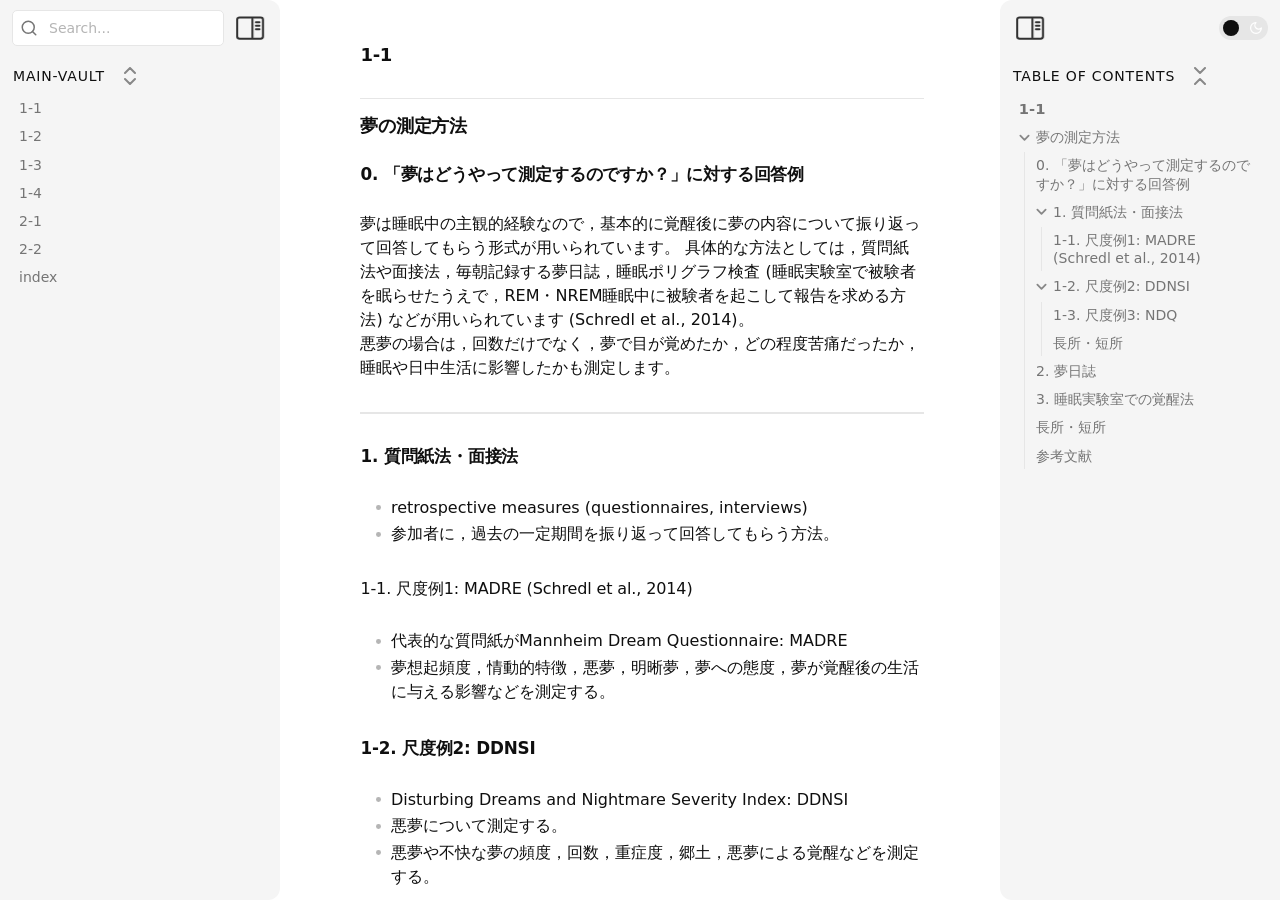
==== commit b8bd989b: "edit note" ====
--- a/1-1.html
+++ b/1-1.html
@@ -8,8 +8,8 @@
 <meta property="og:type" content="website">
 <meta property="og:url" content="1-1.html">
 <meta property="og:image" content="undefined">
-<meta charset="UTF-8"><meta property="og:site_name" content="main-vault"><meta name="viewport" content="width=device-width, initial-scale=1.0, user-scalable=yes, minimum-scale=1.0, maximum-scale=5.0"><link rel="alternate" type="application/rss+xml" title="RSS Feed" href="site-lib/rss.xml"><script async="" id="webpage-script" src="site-lib/scripts/webpage.js" onload="this.onload=null;this.setAttribute(&quot;loaded&quot;, &quot;true&quot;)"></script><link rel="icon" href="site-lib/media/favicon.png"><link rel="stylesheet" href="site-lib/styles/obsidian.css"><link rel="stylesheet" href="site-lib/styles/theme.css"><link rel="preload" href="site-lib/styles/global-variable-styles.css" as="style" onload="this.onload=null;this.rel='stylesheet'"><noscript><link rel="stylesheet" href="site-lib/styles/global-variable-styles.css"></noscript><link rel="preload" href="site-lib/styles/main-styles.css" as="style" onload="this.onload=null;this.rel='stylesheet'"><noscript><link rel="stylesheet" href="site-lib/styles/main-styles.css"></noscript><style>body{--line-width:40em;--line-width-adaptive:40em;--file-line-width:40em;--sidebar-width:min(20em, 80vw);--collapse-arrow-size:11px;--tree-vertical-spacing:1.3em;--sidebar-margin:12px}:root{background-color:#202124}.sidebar{height:100%;font-size:14px;z-index:10;min-width:calc(var(--sidebar-width) + var(--divider-width-hover));max-width:calc(var(--sidebar-width) + var(--divider-width-hover));position:relative;overflow:hidden;overflow:clip;transition:min-width ease-in-out,max-width ease-in-out;transition-duration:.2s;contain:size}#left-sidebar{left:0}#right-sidebar{right:0}.sidebar.is-collapsed{min-width:0;max-width:0}.sidebar.floating{position:absolute}.sidebar .leaf-content{height:100%;min-width:calc(var(--sidebar-width) - var(--divider-width-hover));top:0;padding:var(--sidebar-margin);padding-top:4em;line-height:var(--line-height-tight);background-color:var(--background-secondary);transition:background-color,border-right,border-left,box-shadow;transition-duration:var(--color-fade-speed);transition-timing-function:ease-in-out;position:absolute;display:flex;flex-direction:column}.sidebar:not(.is-collapsed) .leaf-content{min-width:calc(max(100%,var(--sidebar-width)) - 3px);max-width:calc(max(100%,var(--sidebar-width)) - 3px)}#left-sidebar-content{left:0;border-top-right-radius:var(--radius-l);border-bottom-right-radius:var(--radius-l)}#right-sidebar-content{right:0;border-top-left-radius:var(--radius-l);border-bottom-left-radius:var(--radius-l)}.sidebar #left-sidebar-content,.sidebar #right-sidebar-content{contain:none!important;container-type:normal!important;animation:none!important}.sidebar:has(.leaf-content:empty):has(.topbar-content:empty){display:none}.sidebar-topbar{height:calc(2.3em + 2 * var(--sidebar-margin));width:var(--sidebar-width);padding:var(--sidebar-margin);z-index:1;position:fixed;display:flex;align-items:center;transition:width ease-in-out;transition-duration:inherit}.sidebar.is-collapsed .sidebar-topbar{width:calc(2.3em + var(--sidebar-margin) * 2)}.sidebar .sidebar-topbar.is-collapsed{width:0}#left-sidebar .sidebar-topbar{left:0;flex-direction:row;border-top-right-radius:var(--radius-l)}#right-sidebar .sidebar-topbar{right:0;flex-direction:row-reverse;border-top-left-radius:var(--radius-l)}#left-sidebar .topbar-content{margin-right:calc(2.3em + var(--sidebar-margin));flex-direction:row}#right-sidebar .topbar-content{margin-left:calc(2.3em + var(--sidebar-margin));flex-direction:row-reverse}.topbar-content{overflow:hidden visible;overflow:clip visible;width:100%;height:100%;display:flex;align-items:center;transition:inherit}.sidebar.is-collapsed .topbar-content{width:0;transition:inherit}.clickable-icon.sidebar-collapse-icon{background-color:transparent;color:var(--icon-color-focused);padding:2px!important;margin:0!important;height:100%!important;width:2.3em!important;margin-inline:0.14em!important;position:absolute}#left-sidebar .clickable-icon.sidebar-collapse-icon{transform:rotateY(180deg);right:var(--sidebar-margin)}#right-sidebar .clickable-icon.sidebar-collapse-icon{transform:rotateY(180deg);left:var(--sidebar-margin)}.clickable-icon.sidebar-collapse-icon svg.svg-icon{width:100%;height:100%}.feature-title{margin-left:1px;text-transform:uppercase;letter-spacing:.06em;margin-top:.75em;margin-bottom:.75em}.feature-header{display:flex;align-items:center;padding-top:0;font-size:1em;padding-left:0}body.floating-sidebars .sidebar{position:absolute}body{transition:background-color var(--color-fade-speed) ease-in-out}#navbar:not(:empty){display:flex;align-items:center;justify-content:space-between;padding:.5em 1em;width:100%}#main{display:flex;flex-direction:column;height:100%;width:100%;align-items:stretch;justify-content:center}#main-horizontal{display:flex;flex-direction:row;flex-grow:1;width:100%;align-items:stretch;justify-content:center}#center-content{flex-basis:100%;max-width:100%;width:100%;height:100%;display:flex;flex-direction:column;align-items:center;transition:opacity .2s ease-in-out;contain:inline-size}.hide{opacity:0!important;transition:opacity .2s ease-in-out;pointer-events:none}#center-content>.obsidian-document{padding-left:2em;padding-right:1em;margin-bottom:0;width:100%;width:-webkit-fill-available;width:-moz-available;width:fill-available;transition:background-color var(--color-fade-speed) ease-in-out;border-top-right-radius:var(--window-radius,var(--radius-m));border-top-left-radius:var(--window-radius,var(--radius-m));overflow-x:hidden!important;overflow-y:auto!important;display:flex!important;flex-direction:column!important;align-items:center!important;contain:inline-size}body #center-content>.obsidian-document>.markdown-preview-sizer{padding-bottom:80vh;width:100%;max-width:var(--line-width);flex-basis:var(--line-width);transition:background-color var(--color-fade-speed) ease-in-out;contain:inline-size}#center-content>.obsidian-document>div{width:100%!important;transition:background-color var(--color-fade-speed) ease-in-out;contain:inline-size}#center-content>.obsidian-document:not([data-type=markdown]).embed{display:flex;padding:1em;height:100%;width:100%;align-items:center;justify-content:center}#center-content>.obsidian-document:not([data-type=markdown]).embed>*{max-width:100%;max-height:100%;object-fit:contain}:not(h1,h2,h3,h4,h5,h6,li):has(> :is(.math,table)){overflow-x:auto!important}#center-content>.obsidian-document:not([data-type=markdown]){overflow-x:auto;contain:content;padding:0;margin:0;height:100%}.obsidian-document[data-type=attachment]{display:flex;flex-direction:column;align-items:center;justify-content:center;height:100%;width:100%}.obsidian-document[data-type=attachment]>*{outline:0;border:none;box-shadow:none}.obsidian-document[data-type=attachment] :is(img){max-width:90%;max-height:90%;object-fit:contain}.obsidian-document[data-type=attachment]>:is(audio){width:100%;max-width:min(90%,var(--line-width))}.obsidian-document[data-type=attachment]>:is(embed,iframe,video){width:100%;height:100%;max-width:100%;max-height:100%;object-fit:contain}.canvas-wrapper>:is(.header,.footer){z-index:100;position:absolute;display:flex;justify-content:center;flex-direction:column;width:100%;align-items:center}.scroll-highlight{position:absolute;width:100%;height:100%;pointer-events:none;z-index:1000;background-color:hsla(var(--color-accent-hsl),.25);opacity:0;padding:1em;inset:50%;translate:-50% -50%;border-radius:var(--radius-s)}</style><script defer="">async function loadIncludes(){let e=document.querySelectorAll("link[itemprop='include']");for(const t of e){let e=t.getAttribute("href");try{let o="";if(e.startsWith("https:")||e.startsWith("http:")||"file:"!=window.location.protocol){const n=await fetch(e);if(!n.ok){console.log("Could not include file: "+e),t?.remove();continue}o=await n.text()}else{const t=document.getElementById(btoa(encodeURI(e)));if(t){const e=JSON.parse(decodeURI(atob(t.getAttribute("value")??"")));o=e?.data??""}}let n=document.createRange().createContextualFragment(o);t.before(n),t.remove(),console.log("Included text: "+o),console.log("Included file: "+e)}catch(o){t?.remove(),console.log("Could not include file: "+e,o);continue}}}document.addEventListener("DOMContentLoaded",(()=>{loadIncludes()}));let isFileProtocol="file:"==location.protocol;function waitLoadScripts(e,t){let o=e.map((e=>document.getElementById(e+"-script")));!function e(n){let l=o[n],c=n+1;l?(l&&"true"!=l.getAttribute("loaded")||n<o.length&&e(c),n<o.length&&l.addEventListener("load",(()=>e(c)))):n<o.length?e(c):t()}(0)}</script></head><body class="publish css-settings-manager mod-windows is-hidden-frameless styled-scrollbars show-inline-title show-ribbon show-view-header is-focused"><script defer="">let theme=localStorage.getItem("theme")||(window.matchMedia("(prefers-color-scheme: dark)").matches?"dark":"light");"dark"==theme?(document.body.classList.add("theme-dark"),document.body.classList.remove("theme-light")):(document.body.classList.add("theme-light"),document.body.classList.remove("theme-dark")),window.innerWidth<480?document.body.classList.add("is-phone"):window.innerWidth<768?document.body.classList.add("is-tablet"):window.innerWidth<1024?document.body.classList.add("is-small-screen"):document.body.classList.add("is-large-screen")</script><div class="parsed-feature-container" style="display: contents;"><link itemprop="include" href="site-lib/html/custom-head-content-content.html"></div><div id="main"><div id="navbar"></div><div id="main-horizontal"><div id="left-content" class="leaf" style="--sidebar-width: var(--sidebar-width-left);"><div id="left-sidebar" class="sidebar"><div class="sidebar-handle"></div><div class="sidebar-topbar"><div class="topbar-content"><div id="search-container"><div id="search-wrapper"><input enterkeyhint="search" type="search" spellcheck="false" placeholder="Search..."><div aria-label="Clear search" id="search-clear-button"></div></div></div></div><div class="clickable-icon sidebar-collapse-icon"><svg xmlns="http://www.w3.org/2000/svg" width="100%" height="100%" viewBox="0 0 24 24" fill="none" stroke="currentColor" stroke-width="3" stroke-linecap="round" stroke-linejoin="round" class="svg-icon"><path d="M21 3H3C1.89543 3 1 3.89543 1 5V19C1 20.1046 1.89543 21 3 21H21C22.1046 21 23 20.1046 23 19V5C23 3.89543 22.1046 3 21 3Z"></path><path d="M10 4V20"></path><path d="M4 7H7"></path><path d="M4 10H7"></path><path d="M4 13H7"></path></svg></div></div><div class="sidebar-content-wrapper"><div id="left-sidebar-content" class="leaf-content"><link itemprop="include" href="site-lib/html/file-tree-content.html"></div></div><script defer="">let ls = document.querySelector("#left-sidebar"); ls.classList.toggle("is-collapsed", window.innerWidth < 768); ls.style.setProperty("--sidebar-width", localStorage.getItem("sidebar-left-width"));</script></div></div><div id="center-content" class="leaf"><div class="obsidian-document markdown-preview-view markdown-rendered node-insert-event is-readable-line-width allow-fold-headings allow-fold-lists show-indentation-guide show-properties" data-type="markdown"><style id="MJX-CHTML-styles"></style><div class="markdown-preview-sizer markdown-preview-section"><div class="header"><h1 class="page-title heading inline-title" id="1-1_0">1-1</h1><div class="data-bar"></div></div><div class="markdown-preview-pusher" style="width: 1px; height: 0.1px; margin-bottom: 0px;"></div><div class="el-h1"><h1 data-heading="夢の測定方法" dir="auto" class="heading" id="夢の測定方法_0"><span class="heading-collapse-indicator collapse-indicator collapse-icon"><svg xmlns="http://www.w3.org/2000/svg" width="24" height="24" viewBox="0 0 24 24" fill="none" stroke="currentColor" stroke-width="2" stroke-linecap="round" stroke-linejoin="round" class="svg-icon right-triangle"><path d="M3 8L12 17L21 8"></path></svg></span>夢の測定方法</h1></div><div class="el-h2"><h2 data-heading="0. 「夢はどうやって測定するのですか？」に対する回答例" dir="auto" class="heading" id="0._「夢はどうやって測定するのですか？」に対する回答例_0"><span class="heading-collapse-indicator collapse-indicator collapse-icon"><svg xmlns="http://www.w3.org/2000/svg" width="24" height="24" viewBox="0 0 24 24" fill="none" stroke="currentColor" stroke-width="2" stroke-linecap="round" stroke-linejoin="round" class="svg-icon right-triangle"><path d="M3 8L12 17L21 8"></path></svg></span>0. 「夢はどうやって測定するのですか？」に対する回答例</h2></div><div class="el-p"><p dir="auto">僕が調べた範囲では，夢は睡眠中の主観的経験なので，脳波だけで夢の内容を直接測ることはできないとされていました。<br>
-そのため一般には，質問紙法や面接法，毎朝記録する夢日誌，睡眠実験室で被験者を眠らせたうえで，REM・NREM睡眠中に被験者を起こして報告を求める方法が用いられています (Schredl et al., 2014)。<br>
+<meta charset="UTF-8"><meta property="og:site_name" content="main-vault"><meta name="viewport" content="width=device-width, initial-scale=1.0, user-scalable=yes, minimum-scale=1.0, maximum-scale=5.0"><link rel="alternate" type="application/rss+xml" title="RSS Feed" href="site-lib/rss.xml"><script async="" id="webpage-script" src="site-lib/scripts/webpage.js" onload="this.onload=null;this.setAttribute(&quot;loaded&quot;, &quot;true&quot;)"></script><link rel="icon" href="site-lib/media/favicon.png"><link rel="stylesheet" href="site-lib/styles/obsidian.css"><link rel="stylesheet" href="site-lib/styles/theme.css"><link rel="preload" href="site-lib/styles/global-variable-styles.css" as="style" onload="this.onload=null;this.rel='stylesheet'"><noscript><link rel="stylesheet" href="site-lib/styles/global-variable-styles.css"></noscript><link rel="preload" href="site-lib/styles/main-styles.css" as="style" onload="this.onload=null;this.rel='stylesheet'"><noscript><link rel="stylesheet" href="site-lib/styles/main-styles.css"></noscript><style>body{--line-width:40em;--line-width-adaptive:40em;--file-line-width:40em;--sidebar-width:min(20em, 80vw);--collapse-arrow-size:11px;--tree-vertical-spacing:1.3em;--sidebar-margin:12px}:root{background-color:#202124}.sidebar{height:100%;font-size:14px;z-index:10;min-width:calc(var(--sidebar-width) + var(--divider-width-hover));max-width:calc(var(--sidebar-width) + var(--divider-width-hover));position:relative;overflow:hidden;overflow:clip;transition:min-width ease-in-out,max-width ease-in-out;transition-duration:.2s;contain:size}#left-sidebar{left:0}#right-sidebar{right:0}.sidebar.is-collapsed{min-width:0;max-width:0}.sidebar.floating{position:absolute}.sidebar .leaf-content{height:100%;min-width:calc(var(--sidebar-width) - var(--divider-width-hover));top:0;padding:var(--sidebar-margin);padding-top:4em;line-height:var(--line-height-tight);background-color:var(--background-secondary);transition:background-color,border-right,border-left,box-shadow;transition-duration:var(--color-fade-speed);transition-timing-function:ease-in-out;position:absolute;display:flex;flex-direction:column}.sidebar:not(.is-collapsed) .leaf-content{min-width:calc(max(100%,var(--sidebar-width)) - 3px);max-width:calc(max(100%,var(--sidebar-width)) - 3px)}#left-sidebar-content{left:0;border-top-right-radius:var(--radius-l);border-bottom-right-radius:var(--radius-l)}#right-sidebar-content{right:0;border-top-left-radius:var(--radius-l);border-bottom-left-radius:var(--radius-l)}.sidebar #left-sidebar-content,.sidebar #right-sidebar-content{contain:none!important;container-type:normal!important;animation:none!important}.sidebar:has(.leaf-content:empty):has(.topbar-content:empty){display:none}.sidebar-topbar{height:calc(2.3em + 2 * var(--sidebar-margin));width:var(--sidebar-width);padding:var(--sidebar-margin);z-index:1;position:fixed;display:flex;align-items:center;transition:width ease-in-out;transition-duration:inherit}.sidebar.is-collapsed .sidebar-topbar{width:calc(2.3em + var(--sidebar-margin) * 2)}.sidebar .sidebar-topbar.is-collapsed{width:0}#left-sidebar .sidebar-topbar{left:0;flex-direction:row;border-top-right-radius:var(--radius-l)}#right-sidebar .sidebar-topbar{right:0;flex-direction:row-reverse;border-top-left-radius:var(--radius-l)}#left-sidebar .topbar-content{margin-right:calc(2.3em + var(--sidebar-margin));flex-direction:row}#right-sidebar .topbar-content{margin-left:calc(2.3em + var(--sidebar-margin));flex-direction:row-reverse}.topbar-content{overflow:hidden visible;overflow:clip visible;width:100%;height:100%;display:flex;align-items:center;transition:inherit}.sidebar.is-collapsed .topbar-content{width:0;transition:inherit}.clickable-icon.sidebar-collapse-icon{background-color:transparent;color:var(--icon-color-focused);padding:2px!important;margin:0!important;height:100%!important;width:2.3em!important;margin-inline:0.14em!important;position:absolute}#left-sidebar .clickable-icon.sidebar-collapse-icon{transform:rotateY(180deg);right:var(--sidebar-margin)}#right-sidebar .clickable-icon.sidebar-collapse-icon{transform:rotateY(180deg);left:var(--sidebar-margin)}.clickable-icon.sidebar-collapse-icon svg.svg-icon{width:100%;height:100%}.feature-title{margin-left:1px;text-transform:uppercase;letter-spacing:.06em;margin-top:.75em;margin-bottom:.75em}.feature-header{display:flex;align-items:center;padding-top:0;font-size:1em;padding-left:0}body.floating-sidebars .sidebar{position:absolute}body{transition:background-color var(--color-fade-speed) ease-in-out}#navbar:not(:empty){display:flex;align-items:center;justify-content:space-between;padding:.5em 1em;width:100%}#main{display:flex;flex-direction:column;height:100%;width:100%;align-items:stretch;justify-content:center}#main-horizontal{display:flex;flex-direction:row;flex-grow:1;width:100%;align-items:stretch;justify-content:center}#center-content{flex-basis:100%;max-width:100%;width:100%;height:100%;display:flex;flex-direction:column;align-items:center;transition:opacity .2s ease-in-out;contain:inline-size}.hide{opacity:0!important;transition:opacity .2s ease-in-out;pointer-events:none}#center-content>.obsidian-document{padding-left:2em;padding-right:1em;margin-bottom:0;width:100%;width:-webkit-fill-available;width:-moz-available;width:fill-available;transition:background-color var(--color-fade-speed) ease-in-out;border-top-right-radius:var(--window-radius,var(--radius-m));border-top-left-radius:var(--window-radius,var(--radius-m));overflow-x:hidden!important;overflow-y:auto!important;display:flex!important;flex-direction:column!important;align-items:center!important;contain:inline-size}body #center-content>.obsidian-document>.markdown-preview-sizer{padding-bottom:80vh;width:100%;max-width:var(--line-width);flex-basis:var(--line-width);transition:background-color var(--color-fade-speed) ease-in-out;contain:inline-size}#center-content>.obsidian-document>div{width:100%!important;transition:background-color var(--color-fade-speed) ease-in-out;contain:inline-size}#center-content>.obsidian-document:not([data-type=markdown]).embed{display:flex;padding:1em;height:100%;width:100%;align-items:center;justify-content:center}#center-content>.obsidian-document:not([data-type=markdown]).embed>*{max-width:100%;max-height:100%;object-fit:contain}:not(h1,h2,h3,h4,h5,h6,li):has(> :is(.math,table)){overflow-x:auto!important}#center-content>.obsidian-document:not([data-type=markdown]){overflow-x:auto;contain:content;padding:0;margin:0;height:100%}.obsidian-document[data-type=attachment]{display:flex;flex-direction:column;align-items:center;justify-content:center;height:100%;width:100%}.obsidian-document[data-type=attachment]>*{outline:0;border:none;box-shadow:none}.obsidian-document[data-type=attachment] :is(img){max-width:90%;max-height:90%;object-fit:contain}.obsidian-document[data-type=attachment]>:is(audio){width:100%;max-width:min(90%,var(--line-width))}.obsidian-document[data-type=attachment]>:is(embed,iframe,video){width:100%;height:100%;max-width:100%;max-height:100%;object-fit:contain}.canvas-wrapper>:is(.header,.footer){z-index:100;position:absolute;display:flex;justify-content:center;flex-direction:column;width:100%;align-items:center}.scroll-highlight{position:absolute;width:100%;height:100%;pointer-events:none;z-index:1000;background-color:hsla(var(--color-accent-hsl),.25);opacity:0;padding:1em;inset:50%;translate:-50% -50%;border-radius:var(--radius-s)}</style><script defer="">async function loadIncludes(){let e=document.querySelectorAll("link[itemprop='include']");for(const t of e){let e=t.getAttribute("href");try{let o="";if(e.startsWith("https:")||e.startsWith("http:")||"file:"!=window.location.protocol){const n=await fetch(e);if(!n.ok){console.log("Could not include file: "+e),t?.remove();continue}o=await n.text()}else{const t=document.getElementById(btoa(encodeURI(e)));if(t){const e=JSON.parse(decodeURI(atob(t.getAttribute("value")??"")));o=e?.data??""}}let n=document.createRange().createContextualFragment(o);t.before(n),t.remove(),console.log("Included text: "+o),console.log("Included file: "+e)}catch(o){t?.remove(),console.log("Could not include file: "+e,o);continue}}}document.addEventListener("DOMContentLoaded",(()=>{loadIncludes()}));let isFileProtocol="file:"==location.protocol;function waitLoadScripts(e,t){let o=e.map((e=>document.getElementById(e+"-script")));!function e(n){let l=o[n],c=n+1;l?(l&&"true"!=l.getAttribute("loaded")||n<o.length&&e(c),n<o.length&&l.addEventListener("load",(()=>e(c)))):n<o.length?e(c):t()}(0)}</script></head><body class="publish css-settings-manager mod-windows is-hidden-frameless styled-scrollbars show-inline-title show-ribbon show-view-header is-focused"><script defer="">let theme=localStorage.getItem("theme")||(window.matchMedia("(prefers-color-scheme: dark)").matches?"dark":"light");"dark"==theme?(document.body.classList.add("theme-dark"),document.body.classList.remove("theme-light")):(document.body.classList.add("theme-light"),document.body.classList.remove("theme-dark")),window.innerWidth<480?document.body.classList.add("is-phone"):window.innerWidth<768?document.body.classList.add("is-tablet"):window.innerWidth<1024?document.body.classList.add("is-small-screen"):document.body.classList.add("is-large-screen")</script><div class="parsed-feature-container" style="display: contents;"><link itemprop="include" href="site-lib/html/custom-head-content-content.html"></div><div id="main"><div id="navbar"></div><div id="main-horizontal"><div id="left-content" class="leaf" style="--sidebar-width: var(--sidebar-width-left);"><div id="left-sidebar" class="sidebar"><div class="sidebar-handle"></div><div class="sidebar-topbar"><div class="topbar-content"><div id="search-container"><div id="search-wrapper"><input enterkeyhint="search" type="search" spellcheck="false" placeholder="Search..."><div aria-label="Clear search" id="search-clear-button"></div></div></div></div><div class="clickable-icon sidebar-collapse-icon"><svg xmlns="http://www.w3.org/2000/svg" width="100%" height="100%" viewBox="0 0 24 24" fill="none" stroke="currentColor" stroke-width="3" stroke-linecap="round" stroke-linejoin="round" class="svg-icon"><path d="M21 3H3C1.89543 3 1 3.89543 1 5V19C1 20.1046 1.89543 21 3 21H21C22.1046 21 23 20.1046 23 19V5C23 3.89543 22.1046 3 21 3Z"></path><path d="M10 4V20"></path><path d="M4 7H7"></path><path d="M4 10H7"></path><path d="M4 13H7"></path></svg></div></div><div class="sidebar-content-wrapper"><div id="left-sidebar-content" class="leaf-content"><link itemprop="include" href="site-lib/html/file-tree-content.html"></div></div><script defer="">let ls = document.querySelector("#left-sidebar"); ls.classList.toggle("is-collapsed", window.innerWidth < 768); ls.style.setProperty("--sidebar-width", localStorage.getItem("sidebar-left-width"));</script></div></div><div id="center-content" class="leaf"><div class="obsidian-document markdown-preview-view markdown-rendered node-insert-event is-readable-line-width allow-fold-headings allow-fold-lists show-indentation-guide show-properties" data-type="markdown"><style id="MJX-CHTML-styles"></style><div class="markdown-preview-sizer markdown-preview-section"><div class="header"><h1 class="page-title heading inline-title" id="1-1_0">1-1</h1><div class="data-bar"></div></div><div class="markdown-preview-pusher" style="width: 1px; height: 0.1px; margin-bottom: 0px;"></div><div class="el-h1"><h1 data-heading="夢の測定方法" dir="auto" class="heading" id="夢の測定方法_0"><span class="heading-collapse-indicator collapse-indicator collapse-icon"><svg xmlns="http://www.w3.org/2000/svg" width="24" height="24" viewBox="0 0 24 24" fill="none" stroke="currentColor" stroke-width="2" stroke-linecap="round" stroke-linejoin="round" class="svg-icon right-triangle"><path d="M3 8L12 17L21 8"></path></svg></span>夢の測定方法</h1></div><div class="el-h2"><h2 data-heading="0. 「夢はどうやって測定するのですか？」に対する回答例" dir="auto" class="heading" id="0._「夢はどうやって測定するのですか？」に対する回答例_0"><span class="heading-collapse-indicator collapse-indicator collapse-icon"><svg xmlns="http://www.w3.org/2000/svg" width="24" height="24" viewBox="0 0 24 24" fill="none" stroke="currentColor" stroke-width="2" stroke-linecap="round" stroke-linejoin="round" class="svg-icon right-triangle"><path d="M3 8L12 17L21 8"></path></svg></span>0. 「夢はどうやって測定するのですか？」に対する回答例</h2></div><div class="el-p"><p dir="auto">夢は睡眠中の主観的経験なので，基本的に覚醒後に夢の内容について振り返って回答してもらう形式が用いられています。
+具体的な方法としては，質問紙法や面接法，毎朝記録する夢日誌，睡眠ポリグラフ検査 (睡眠実験室で被験者を眠らせたうえで，REM・NREM睡眠中に被験者を起こして報告を求める方法) などが用いられています (Schredl et al., 2014)。<br>
 悪夢の場合は，回数だけでなく，夢で目が覚めたか，どの程度苦痛だったか，睡眠や日中生活に影響したかも測定します。  </p></div><div class="el-hr"><hr></div><div class="el-h2"><h2 data-heading="1. 質問紙法・面接法" dir="auto" class="heading" id="1._質問紙法・面接法_0"><span class="heading-collapse-indicator collapse-indicator collapse-icon"><svg xmlns="http://www.w3.org/2000/svg" width="24" height="24" viewBox="0 0 24 24" fill="none" stroke="currentColor" stroke-width="2" stroke-linecap="round" stroke-linejoin="round" class="svg-icon right-triangle"><path d="M3 8L12 17L21 8"></path></svg></span>1. 質問紙法・面接法</h2></div><div class="el-ul"><ul class="has-list-bullet">
 <li data-line="0" dir="auto"><span class="list-bullet"></span>retrospective measures (questionnaires, interviews)</li>
 <li data-line="1" dir="auto"><span class="list-bullet"></span>参加者に，過去の一定期間を振り返って回答してもらう方法。</li>
